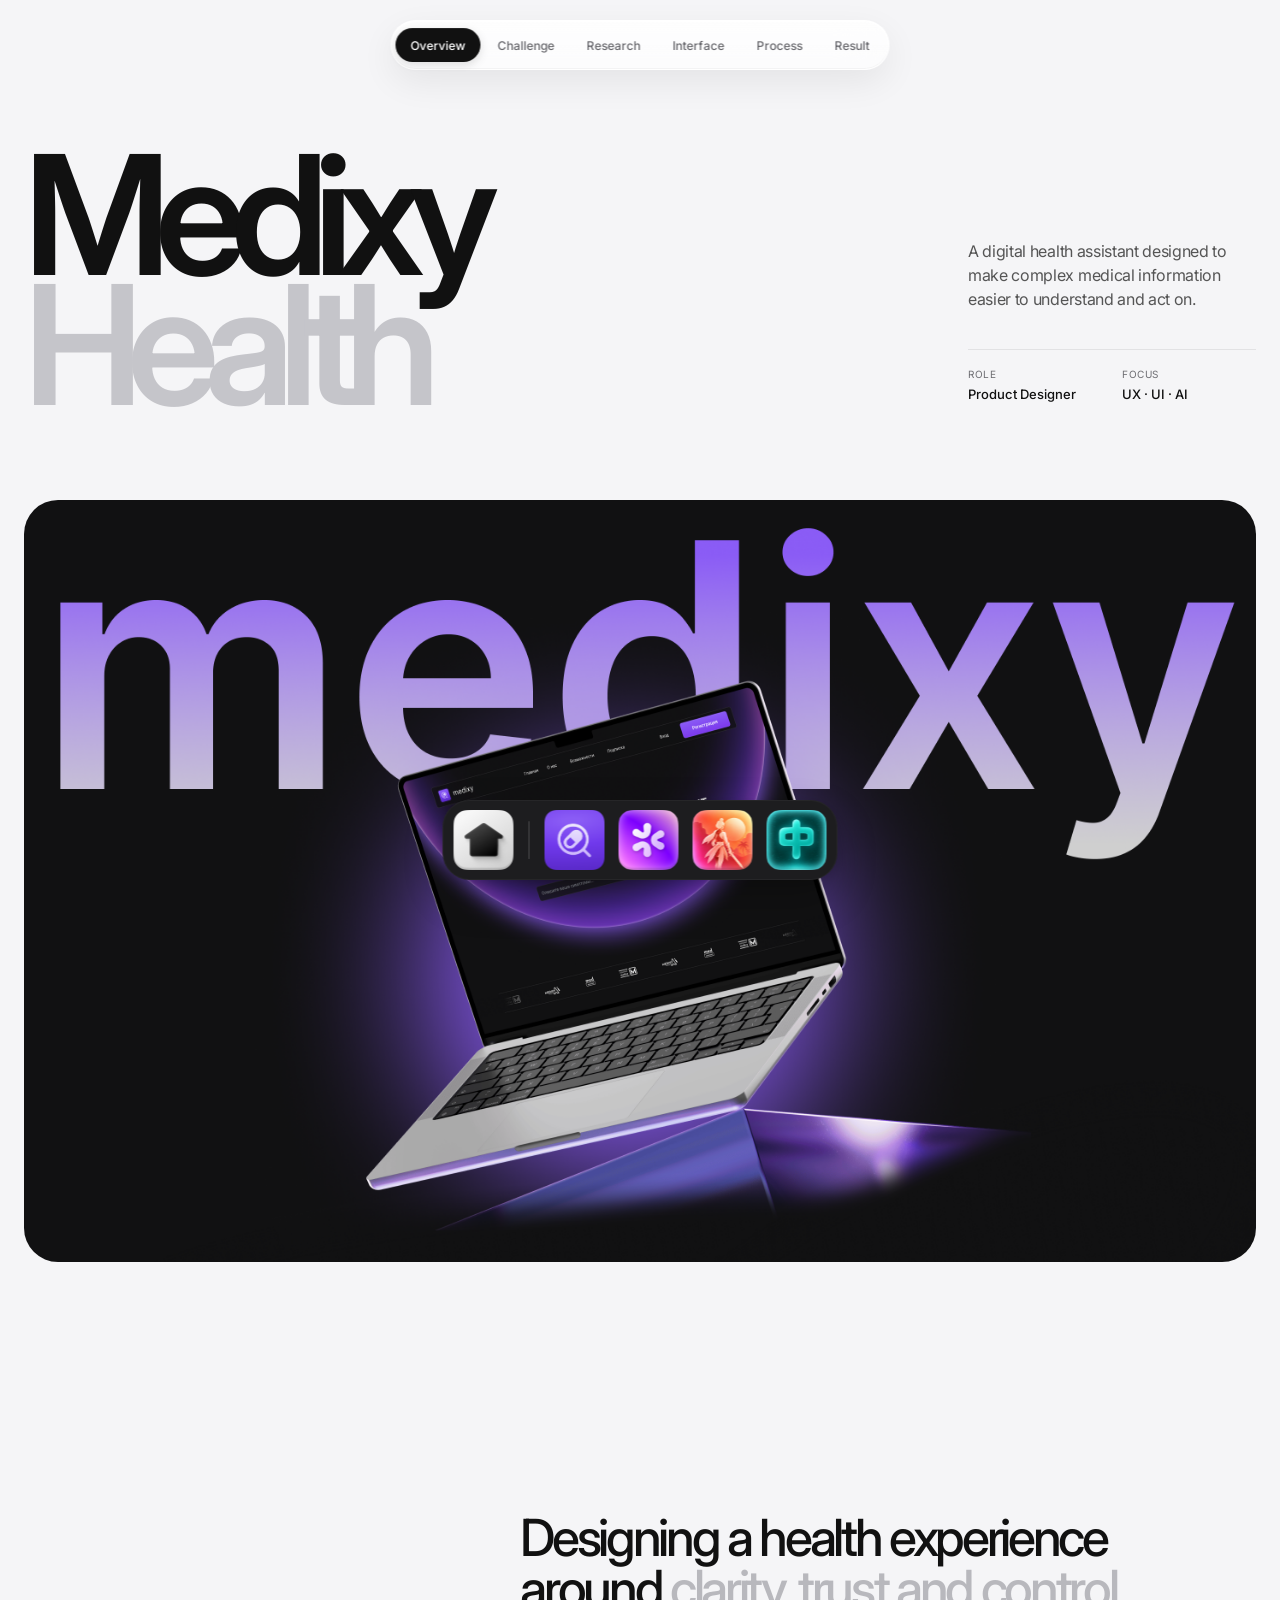
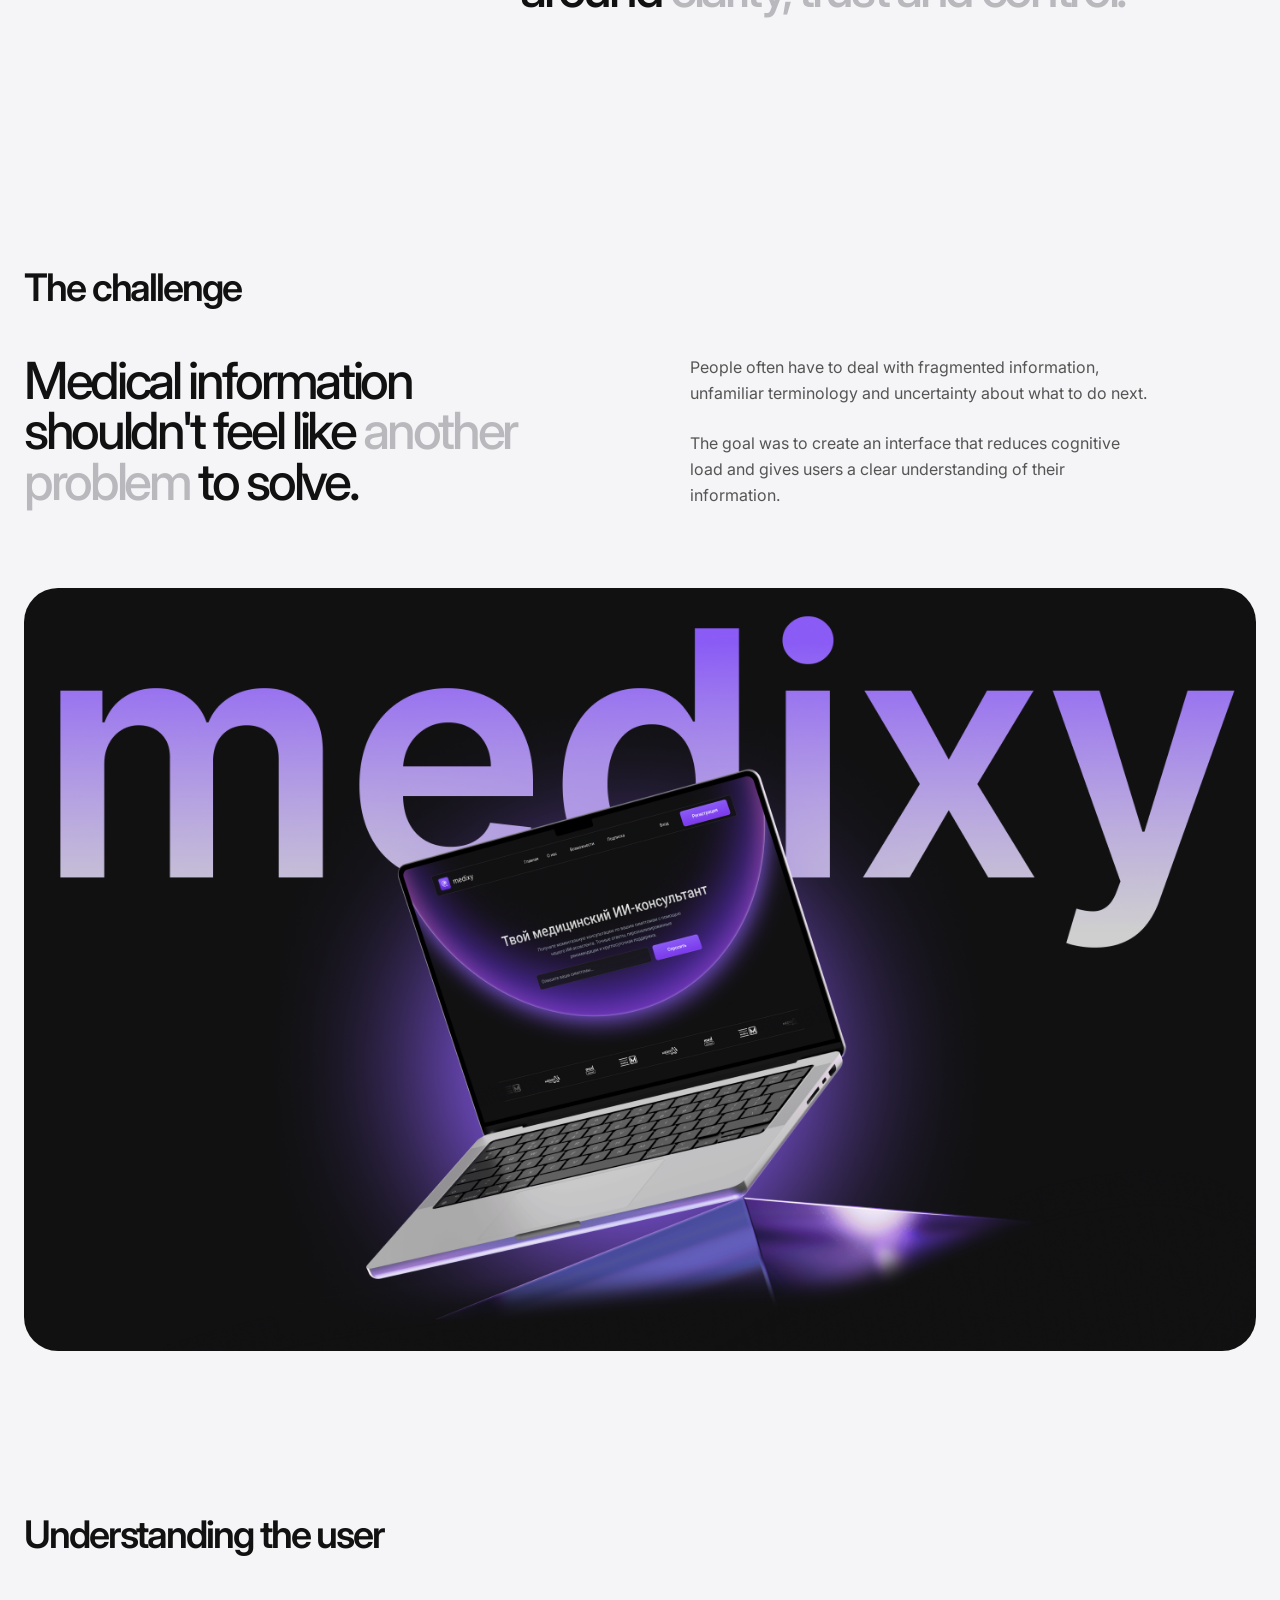
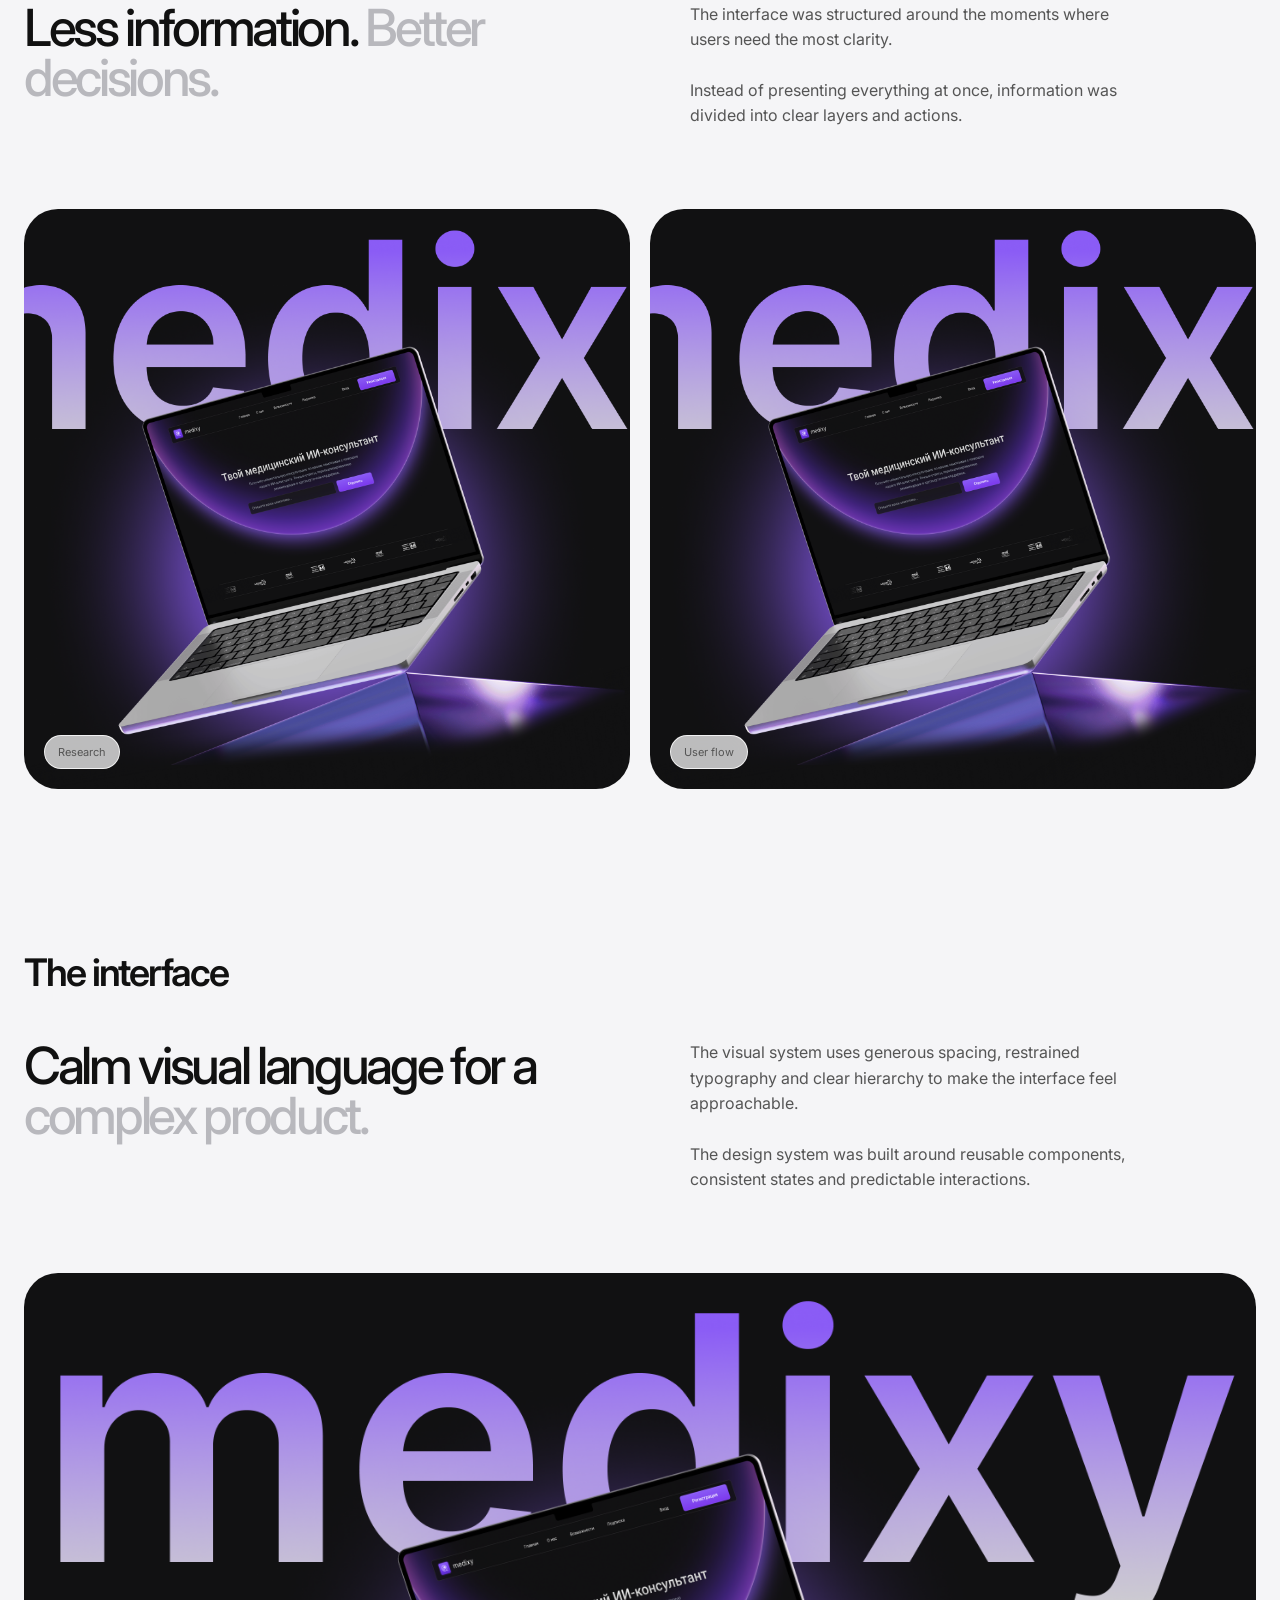
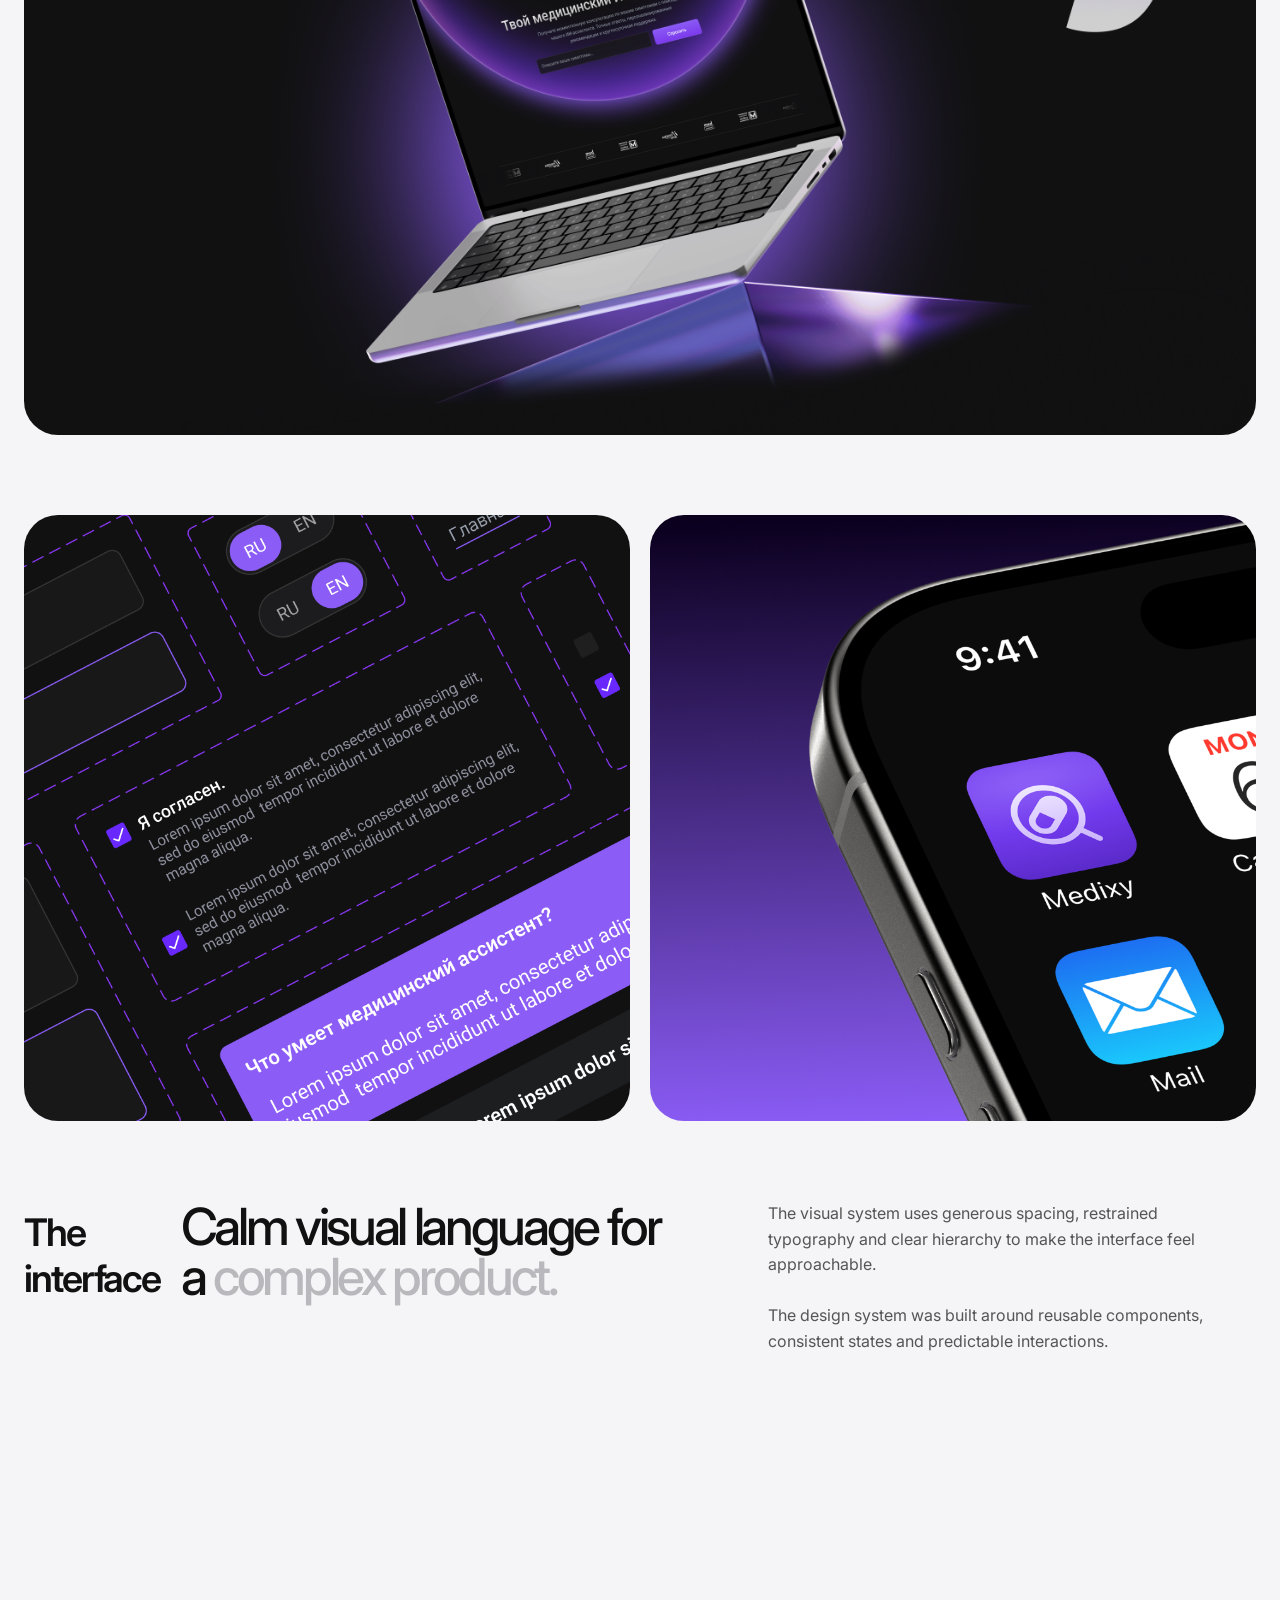
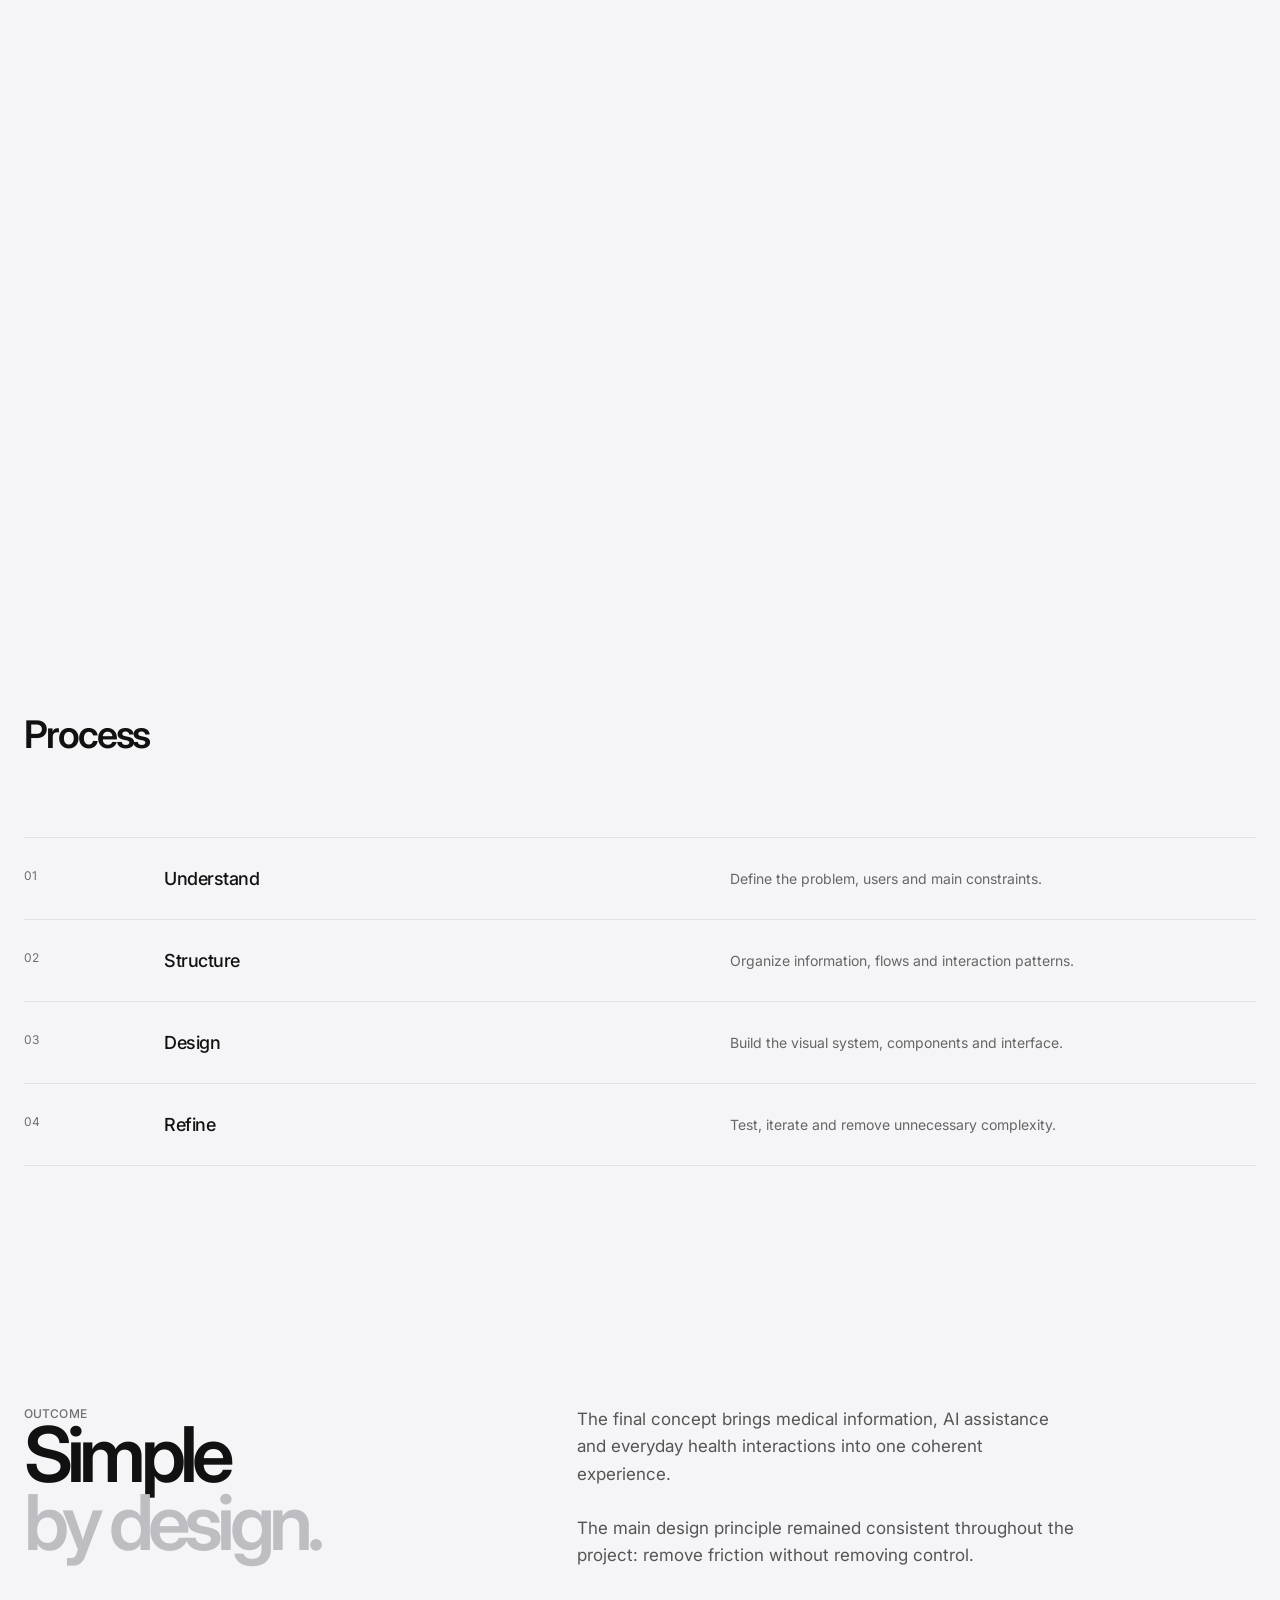
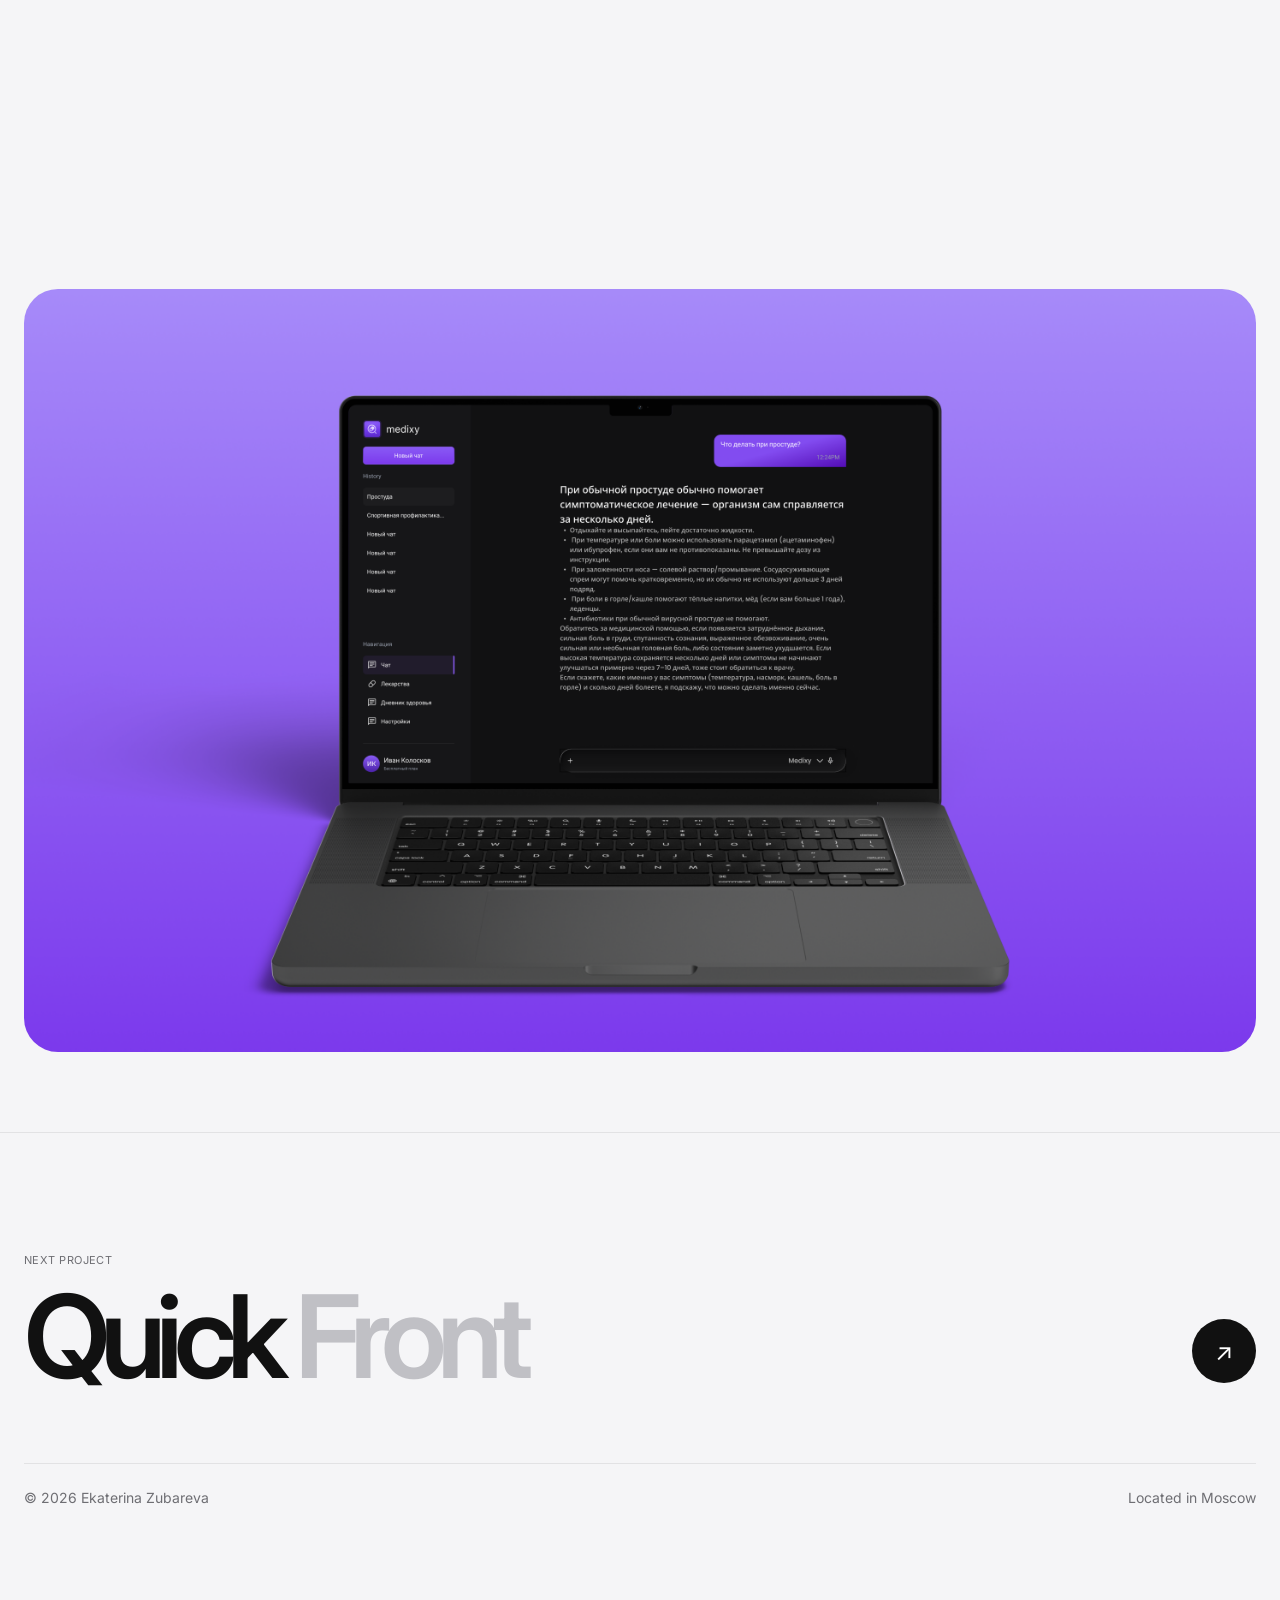
==== pages/cycling-race.html @ 14c118ae "Add Shunli to dock" ====
<!DOCTYPE html>
<html lang="ru">

<head>
  <meta charset="UTF-8">
  <meta name="viewport" content="width=device-width, initial-scale=1.0">

  <title>Medixy — Ekaterina Zubareva</title>


  <link rel="icon" type="image/png" href="../assets/Home_favicon.png">

  <link rel="apple-touch-icon" href="../assets/Home_favicon.png">

  <meta
    name="description"
    content="Medixy — Product Design case study by Ekaterina Zubareva."
  >

  <link rel="preconnect" href="https://fonts.googleapis.com">
  <link rel="preconnect" href="https://fonts.gstatic.com" crossorigin>

  <link
    href="https://fonts.googleapis.com/css2?family=Inter:wght@400;500;600;700&display=swap"
    rel="stylesheet"
  >

  <link rel="stylesheet" href="../dock.css?v=9">
  <script src="../dock.js?v=10" defer></script>
  <script src="../media.js" defer></script>

  <style>

    /* =========================================================
       RESET
    ========================================================= */

    *,
    *::before,
    *::after {
      margin: 0;
      padding: 0;
      box-sizing: border-box;
    }

    html {
      scroll-behavior: smooth;
      scroll-padding-top: 100px;
    }

    body {
      background: #f5f5f7;
      color: #111;
      font-family:
        -apple-system,
        BlinkMacSystemFont,
        "Inter",
        "SF Pro Display",
        "Helvetica Neue",
        Arial,
        sans-serif;
      -webkit-font-smoothing: antialiased;
      overflow-x: hidden;
    }

    a {
      color: inherit;
      text-decoration: none;
    }

    img {
      display: block;
      width: 100%;
      max-width: 100%;
    }

    button,
    input,
    textarea {
      font: inherit;
    }


    /* =========================================================
       VARIABLES
    ========================================================= */

    :root {
      --bg: #f5f5f7;
      --white: #fff;
      --black: #111;
      --gray: #6e6e73;
      --soft-gray: #a1a1a6;
      --line: rgba(0, 0, 0, .08);

      --max: 1380px;
      --radius: 34px;
    }


    /* =========================================================
       GLOBAL
    ========================================================= */

    .container {
      width: min(
        var(--max),
        calc(100% - 48px)
      );
      margin: 0 auto;
    }

    .eyebrow {
      color: var(--gray);
      font-size: 12px;
      font-weight: 500;
      letter-spacing: .01em;
      text-transform: uppercase;
    }


    /* =========================================================
       PROJECT NAVIGATION
    ========================================================= */

    .project-nav {
      position: fixed;
      z-index: 100;
      top: 20px;
      left: 50%;
      transform: translateX(-50%);

      display: flex;
      align-items: center;
      justify-content: center;

      width: max-content;
      max-width: calc(100% - 32px);
      height: 50px;

      padding: 4px;

      border-radius: 999px;

      background:
        linear-gradient(
          180deg,
          rgba(255,255,255,.86),
          rgba(255,255,255,.68)
        );

      backdrop-filter:
        blur(24px)
        saturate(180%);

      -webkit-backdrop-filter:
        blur(24px)
        saturate(180%);

      border:
        1px solid rgba(255,255,255,.82);

      box-shadow:
        0 12px 35px rgba(0,0,0,.07),
        inset 0 1px 0 rgba(255,255,255,.95),
        inset 0 -1px 0 rgba(0,0,0,.035);
    }

    .project-nav-links {
      position: relative;

      display: flex;
      align-items: center;
      gap: 2px;
      height: 100%;
    }


    /* =========================================================
       ACTIVE CAPSULE
    ========================================================= */

    .project-nav-active {
      position: absolute;
      z-index: 0;

      top: 3px;
      left: 0;

      height: calc(100% - 6px);

      border-radius: 999px;

      background: #111;

      box-shadow:
        0 3px 10px rgba(0, 0, 0, .13),
        inset 0 1px 0 rgba(255, 255, 255, .08);

      opacity: 0;
      pointer-events: none;

      transform: translateX(0);

      transition:
        transform .42s cubic-bezier(.22, 1, .36, 1),
        width .35s cubic-bezier(.22, 1, .36, 1),
        opacity .18s ease;
    }


    .project-nav a {
      position: relative;
      z-index: 2;

      display: flex;
      align-items: center;
      justify-content: center;

      height: 42px;
      padding: 0 15px;

      border-radius: 999px;

      color: #68686d;

      font-size: 12px;
      font-weight: 500;

      white-space: nowrap;

      transition:
        color .25s ease,
        transform .2s ease;
    }

    .project-nav a:hover {
      color: #111;
    }

    .project-nav a.active {
      color: #fff;
    }

    .project-nav a:active {
      transform: scale(.96);
    }


    /* =========================================================
       BACK
    ========================================================= */

    .back {
      position: absolute;
      z-index: 90;

      left: 24px;
      top: 26px;

      display: flex;
      align-items: center;
      gap: 8px;

      color: var(--gray);

      font-size: 12px;
      font-weight: 500;

      transition:
        color .25s ease,
        transform .25s ease;
    }

    .back span {
      font-size: 16px;

      transition:
        transform .25s ease;
    }

    .back:hover {
      color: #111;
    }

    .back:hover span {
      transform: translateX(-4px);
    }


    /* =========================================================
       HERO
    ========================================================= */

    .project-hero {
      min-height: 100svh;

      display: flex;
      align-items: flex-end;

      padding:
        150px 0
        80px;

      position: relative;
    }

    .project-hero-grid {
      display: grid;

      grid-template-columns:
        minmax(0, 1.5fr)
        minmax(260px, .5fr);

      gap: 80px;

      align-items: end;
    }

    .project-title {
      max-width: 1000px;

      font-size:
        clamp(80px, 13vw, 190px);

      line-height: .78;

      letter-spacing: -.095em;

      font-weight: 600;
    }

    .project-title span {
      display: block;
      color: #c5c5ca;
    }

    .project-intro {
      padding-bottom: 8px;
    }

    .project-intro-text {
      max-width: 340px;

      margin-top: 24px;

      color: #555;

      font-size: 16px;
      line-height: 1.5;

      letter-spacing: -.02em;
    }

    .project-meta {
      display: grid;

      grid-template-columns:
        1fr
        1fr;

      gap: 20px;

      margin-top: 38px;

      padding-top: 18px;

      border-top:
        1px solid var(--line);
    }

    .meta-label {
      color: var(--gray);

      font-size: 10px;

      text-transform: uppercase;

      letter-spacing: .05em;

      margin-bottom: 6px;
    }

    .meta-value {
      font-size: 13px;
      font-weight: 500;
    }


    /* =========================================================
       HERO IMAGE
    ========================================================= */

    .hero-image {
      margin-top: 90px;

      width: 100%;

      min-height: 720px;

      border-radius: var(--radius);

      overflow: hidden;

      position: relative;

      background: #e9e9ed;
    }

    .hero-image img {
      width: 100%;
      height: 100%;

      min-height: 720px;

      object-fit: cover;

      transition:
        transform 1s cubic-bezier(.2,.8,.2,1);
    }

    .hero-image:hover img {
      transform: scale(1.025);
    }


    /* =========================================================
       PLACEHOLDER IMAGE
    ========================================================= */

    .image-placeholder {
      width: 100%;
      height: 100%;

      min-height: 720px;

      display: flex;

      align-items: center;
      justify-content: center;

      background:
        radial-gradient(
          circle at 50% 35%,
          #ffffff,
          #e7e8ed 65%,
          #d8d9df
        );

      color: #999;

      font-size: 13px;
    }


    /* =========================================================
       OVERVIEW
    ========================================================= */

    .overview {
      padding: 170px 0;
    }

    .overview-grid {
      display: grid;

      grid-template-columns:
        .7fr
        1.3fr;

      gap: 100px;
    }

    .overview-title {
      font-size: 14px;
      font-weight: 500;
    }

    .overview-text {
      max-width: 800px;

      font-size:
        clamp(32px, 4vw, 58px);

      line-height: 1;

      letter-spacing: -.065em;

      font-weight: 500;
    }

    .overview-text span {
      color: #b8b8bd;
    }


    /* =========================================================
       SECTION
    ========================================================= */

    .case-section {
      padding: 80px 0;
    }

    .case-header {
      display: flex;

      align-items: baseline;
      justify-content: space-between;

      margin-bottom: 45px;
    }

    .case-title {
      font-size: 38px;

      font-weight: 600;

      letter-spacing: -.055em;
    }

    .case-number {
      color: var(--gray);

      font-size: 11px;
    }


    /* =========================================================
       TEXT BLOCK
    ========================================================= */

    .text-grid {
      display: grid;

      grid-template-columns:
        1fr
        1fr;

      gap: 100px;
    }

    .text-large {
      max-width: 650px;

      font-size:
        clamp(32px, 4vw, 56px);

      line-height: .98;

      letter-spacing: -.065em;

      font-weight: 500;
    }

    .text-large span {
      color: #b8b8bd;
    }

    .text-body {
      max-width: 460px;

      color: #555;

      font-size: 16px;

      line-height: 1.6;
    }

    .text-body p + p {
      margin-top: 25px;
    }


    /* =========================================================
       IMAGE GRID
    ========================================================= */

    .image-grid {
      display: grid;

      grid-template-columns:
        1fr
        1fr;

      gap: 20px;

      margin-top: 80px;
    }

    .case-image {
      position: relative;

      overflow: hidden;

      border-radius: var(--radius);

      background: #e9e9ed;
    }

    .case-image img {
      width: 100%;

      height: 100%;

      min-height: 580px;

      object-fit: cover;

      transition:
        transform .8s cubic-bezier(.2,.8,.2,1);
    }

    .case-image:hover img {
      transform: scale(1.025);
    }

    .image-caption {
      position: absolute;

      left: 20px;
      bottom: 20px;

      padding: 9px 13px;

      border-radius: 999px;

      background:
        rgba(255,255,255,.72);

      backdrop-filter: blur(15px);

      -webkit-backdrop-filter: blur(15px);

      border:
        1px solid rgba(255,255,255,.8);

      font-size: 11px;

      color: #555;
    }


    /* =========================================================
       FULL IMAGE
    ========================================================= */

    .full-image {
      margin-top: 80px;

      border-radius: var(--radius);

      overflow: hidden;

      background: #e9e9ed;
    }

    .full-image img {
      width: 100%;

      height: auto;

      min-height: 650px;

      object-fit: cover;

      transition:
        transform .8s cubic-bezier(.2,.8,.2,1);
    }

    .full-image:hover img {
      transform: scale(1.015);
    }


    /* =========================================================
       PRODUCT INTERFACE
    ========================================================= */

    .product-interface {
      margin-top: 80px;
    }

    .product-interface-header {
      display: flex;

      align-items: center;
      justify-content: space-between;

      margin-bottom: 22px;
    }

    .product-interface-pill {
      display: inline-flex;

      align-items: center;

      gap: 8px;

      padding: 9px 14px;

      border-radius: 999px;

      background: #111;

      color: #fff;

      font-size: 11px;

      font-weight: 500;

      letter-spacing: .01em;
    }

    .product-interface-pill::before {
      content: "";

      width: 6px;
      height: 6px;

      border-radius: 50%;

      background: #fff;
    }

    .product-interface-note {
      color: var(--soft-gray);

      font-size: 11px;
    }

    .figma-wrapper {
      position: relative;

      width: 100%;

      overflow: hidden;

      border-radius: var(--radius);
      
    }

    .figma-wrapper iframe {
      display: block;

      width: 100%;

      height: 760px;

      border: 0;
    }

    .figma-footer {
      display: flex;

      align-items: center;
      justify-content: space-between;

      margin-top: 15px;

      color: var(--soft-gray);

      font-size: 11px;
    }

    .figma-footer a {
      color: #111;

      font-weight: 500;

      transition: opacity .2s ease;
    }

    .figma-footer a:hover {
      opacity: .5;
    }


    /* =========================================================
       PROCESS
    ========================================================= */

    .process {
      margin-top: 80px;

      border-top:
        1px solid var(--line);
    }

    .process-row {
      display: grid;

      grid-template-columns:
        100px
        1fr
        1fr;

      gap: 40px;

      padding: 30px 0;

      border-bottom:
        1px solid var(--line);
    }

    .process-number {
      color: var(--gray);

      font-size: 12px;
    }

    .process-title {
      font-size: 18px;

      font-weight: 500;

      letter-spacing: -.025em;
    }

    .process-description {
      max-width: 420px;

      color: #666;

      font-size: 14px;

      line-height: 1.5;
    }


    /* =========================================================
       RESULTS
    ========================================================= */

    .results {
      padding:
        160px 0;
    }

    .results-grid {
      display: grid;

      grid-template-columns:
        .8fr
        1.2fr;

      gap: 100px;

      align-items: start;
    }

    .results-title {
      font-size:
        clamp(48px, 6vw, 80px);

      line-height: .88;

      letter-spacing: -.075em;

      font-weight: 600;
    }

    .results-title span {
      color: #bdbdc2;
    }

    .results-text {
      max-width: 500px;

      color: #555;

      font-size: 17px;

      line-height: 1.6;
    }


    /* =========================================================
       NEXT PROJECT
    ========================================================= */

    .next-project {
      padding:
        120px 0
        80px;

      border-top:
        1px solid var(--line);
    }

    .next-project-link {
      display: flex;

      align-items: flex-end;

      justify-content: space-between;

      gap: 40px;
    }

    .next-label {
      color: var(--gray);

      font-size: 11px;

      text-transform: uppercase;

      letter-spacing: .04em;

      margin-bottom: 22px;
    }

    .next-title {
      font-size:
        clamp(58px, 9vw, 130px);

      line-height: .82;

      letter-spacing: -.085em;

      font-weight: 600;

      transition:
        color .3s ease;
    }

    .next-title span {
      color: #c0c0c5;
    }

    .next-arrow {
      width: 64px;
      height: 64px;

      flex: 0 0 auto;

      display: flex;

      align-items: center;
      justify-content: center;

      border-radius: 50%;

      background: #111;

      color: #fff;

      font-size: 24px;

      transition:
        transform .35s cubic-bezier(.2,.8,.2,1);
    }

    .next-project-link:hover .next-arrow {
      transform:
        translate(5px,-5px);
    }


    /* =========================================================
       FOOTER
    ========================================================= */

    .footer {
      padding:
        25px 0
        35px;

      border-top:
        1px solid var(--line);

      display: flex;

      justify-content: space-between;

      color: var(--gray);

      font-size: 14px;
    }


    /* =========================================================
       REVEAL
    ========================================================= */

    .reveal {
      opacity: 0;

      transform:
        translateY(28px);

      transition:
        opacity .8s ease,
        transform .8s cubic-bezier(.2,.8,.2,1);
    }

    .reveal.visible {
      opacity: 1;

      transform:
        translateY(0);
    }


    /* =========================================================
       TABLET
    ========================================================= */

    @media (max-width: 900px) {

      .back {
        position: absolute;

        left: 18px;
        top: 84px;
      }

      .project-nav {
        top: 14px;

        max-width:
          calc(100% - 24px);

        overflow: hidden;
      }

      .project-nav-links {
        max-width:
          calc(100vw - 36px);

        overflow-x: auto;

        scrollbar-width: none;
      }

      .project-nav-links::-webkit-scrollbar {
        display: none;
      }

      .project-nav a {
        flex: 0 0 auto;
      }

      .project-hero {
        padding-top: 170px;
      }

      .project-hero-grid {
        grid-template-columns: 1fr;

        gap: 50px;
      }

      .project-intro {
        max-width: 500px;
      }

      .overview-grid {
        grid-template-columns: 1fr;

        gap: 40px;
      }

      .text-grid {
        grid-template-columns: 1fr;

        gap: 50px;
      }

      .results-grid {
        grid-template-columns: 1fr;

        gap: 50px;
      }

      .process-row {
        grid-template-columns:
          70px
          1fr;

        gap: 20px;
      }

      .process-description {
        grid-column: 2;
      }

      .figma-wrapper iframe {
        height: 650px;
      }
    }


    /* =========================================================
       MOBILE
    ========================================================= */

    @media (max-width: 600px) {

      .container {
        width:
          calc(100% - 28px);
      }

      .project-nav {
        top: 10px;

        height: 46px;

        max-width:
          calc(100% - 20px);
      }

      .project-nav a {
        height: 38px;

        padding: 0 10px;

        font-size: 10px;
      }

      .back {
        left: 14px;
        top: 72px;

        font-size: 11px;
      }

      .project-hero {
        min-height: auto;

        padding:
          140px 0
          55px;
      }

      .project-title {
        font-size:
          19vw;

        line-height: .82;
      }

      .project-intro {
        padding-bottom: 0;
      }

      .project-intro-text {
        font-size: 15px;
      }

      .project-meta {
        margin-top: 30px;
      }

      .hero-image {
        margin-top: 45px;

        min-height: 440px;

        border-radius: 25px;
      }

      .hero-image img,
      .image-placeholder {
        min-height: 440px;
      }

      .overview {
        padding: 100px 0;
      }

      .overview-text {
        font-size: 38px;
      }

      .case-section {
        padding: 55px 0;
      }

      .case-header {
        margin-bottom: 30px;
      }

      .case-title {
        font-size: 30px;
      }

      .text-large {
        font-size: 38px;
      }

      .text-body {
        font-size: 15px;
      }

      .image-grid {
        grid-template-columns: 1fr;

        gap: 14px;

        margin-top: 45px;
      }

      .case-image img {
        min-height: 430px;
      }

      .full-image {
        margin-top: 45px;

        border-radius: 25px;
      }

      .full-image img {
        min-height: 430px;
      }

      .product-interface {
        margin-top: 55px;
      }

      .product-interface-header {
        align-items: flex-start;

        flex-direction: column;

        gap: 12px;
      }

      .product-interface-note {
        font-size: 10px;
      }

      .figma-wrapper {
        border-radius: 24px;
      }

      .figma-wrapper iframe {
        height: 620px;
      }

      .figma-footer {
        align-items: flex-start;

        flex-direction: column;

        gap: 8px;
      }

      .process {
        margin-top: 45px;
      }

      .process-row {
        padding: 22px 0;
      }

      .results {
        padding: 100px 0;
      }

      .results-title {
        font-size: 58px;
      }

      .results-text {
        font-size: 15px;
      }

      .next-project {
        padding:
          90px 0
          60px;
      }

      .next-project-link {
        align-items: flex-start;
      }

      .next-title {
        font-size: 17vw;
      }

      .next-arrow {
        width: 48px;
        height: 48px;

        font-size: 18px;
      }

      .footer {
        flex-direction: column;

        gap: 8px;
      }
    }


    /* =========================================================
       REDUCED MOTION
    ========================================================= */

    @media (prefers-reduced-motion: reduce) {

      html {
        scroll-behavior: auto;
      }

      *,
      *::before,
      *::after {
        animation-duration: .01ms !important;

        animation-iteration-count: 1 !important;

        transition-duration: .01ms !important;
      }
    }

  </style>
</head>


<body>


  <!-- ======================================================
       PROJECT NAVIGATION
  ====================================================== -->

  <nav class="project-nav">

    <div class="project-nav-links">

      <span
        class="project-nav-active"
        aria-hidden="true"
      ></span>

      <a href="#overview" class="active">
        Overview
      </a>

      <a href="#challenge">
        Challenge
      </a>

      <a href="#research">
        Research
      </a>

      <a href="#interface">
        Interface
      </a>

      <a href="#process">
        Process
      </a>

      <a href="#result">
        Result
      </a>

    </div>

  </nav>

  <main>


    <!-- ====================================================
         PROJECT HERO
    ==================================================== -->

    <section class="project-hero">

      <div class="container">

        <div class="project-hero-grid">


          <div>

            <h1 class="project-title">

              Medixy

              <span>
                Health
              </span>

            </h1>

          </div>


          <div class="project-intro">

            <p class="project-intro-text">

              A digital health assistant
              designed to make complex
              medical information easier
              to understand and act on.

            </p>


            <div class="project-meta">

              <div>

                <div class="meta-label">
                  Role
                </div>

                <div class="meta-value">
                  Product Designer
                </div>

              </div>


              <div>

                <div class="meta-label">
                  Focus
                </div>

                <div class="meta-value">
                  UX · UI · AI
                </div>

              </div>

            </div>

          </div>

        </div>


        <div class="hero-image">

          <img
            src="../assets/Medixy_photo1.png"
            alt="Medixy health assistant interface"
          >

        </div>

      </div>

    </section>


    <!-- ====================================================
         OVERVIEW
    ==================================================== -->

    <section
      class="overview"
      id="overview"
    >

      <div class="container overview-grid">

        <div>

        </div>

        <div>

          <p class="overview-text">

            Designing a health experience
            around

            <span>
              clarity, trust and control.
            </span>

          </p>

        </div>

      </div>

    </section>


    <!-- ====================================================
         CHALLENGE
    ==================================================== -->

    <section
      class="case-section"
      id="challenge"
    >

      <div class="container">


        <div class="case-header">

          <h2 class="case-title">
            The challenge
          </h2>

        </div>


        <div class="text-grid">


          <div>

            <p class="text-large">

              Medical information
              shouldn't feel like

              <span>
                another problem
              </span>

              to solve.

            </p>

          </div>


          <div class="text-body">

            <p>

              People often have to deal
              with fragmented information,
              unfamiliar terminology and
              uncertainty about what to do next.

            </p>

            <p>

              The goal was to create an
              interface that reduces cognitive
              load and gives users a clear
              understanding of their information.

            </p>

          </div>

        </div>


        <div class="full-image">

          <img
            src="../assets/Medixy_photo1.png"
            alt="Medixy interface overview"
          >
        </div>

      </div>

    </section>


    <!-- ====================================================
         RESEARCH
    ==================================================== -->

    <section
      class="case-section"
      id="research"
    >

      <div class="container">


        <div class="case-header">

          <h2 class="case-title">
            Understanding the user
          </h2>

        </div>


        <div class="text-grid">


          <div>

            <p class="text-large">

              Less information.

              <span>
                Better decisions.
              </span>

            </p>

          </div>


          <div class="text-body">

            <p>

              The interface was structured
              around the moments where users
              need the most clarity.

            </p>

            <p>

              Instead of presenting everything
              at once, information was divided
              into clear layers and actions.

            </p>

          </div>

        </div>


        <div class="image-grid">


          <div class="case-image">

            <img
              src="../assets/Medixy_photo1.png"
              alt="Medixy research"
            >

            <div class="image-caption">
              Research
            </div>

          </div>


          <div class="case-image">

            <img
              src="../assets/Medixy_photo1.png"
              alt="Medixy user flow"
            >

            <div class="image-caption">
              User flow
            </div>

          </div>


        </div>

      </div>

    </section>


    <!-- ====================================================
         INTERFACE
    ==================================================== -->

    <section
      class="case-section"
      id="interface"
    >

      <div class="container">


        <div class="case-header">

          <h2 class="case-title">
            The interface
          </h2>

        </div>


        <div class="text-grid">


          <div>

            <p class="text-large">

              Calm visual language
              for a

              <span>
                complex product.
              </span>

            </p>

          </div>


          <div class="text-body">

            <p>

              The visual system uses generous
              spacing, restrained typography
              and clear hierarchy to make the
              interface feel approachable.

            </p>

            <p>

              The design system was built
              around reusable components,
              consistent states and predictable
              interactions.

            </p>

          </div>

        </div>


        <div class="full-image">

          <img
            src="../assets/Medixy_photo1.png"
            alt="Medixy user interface"
          >

        </div>


        <div class="image-grid">


          <div class="case-image">

            <img
              src="../assets/Medixy_photo2.png"
              alt="Medixy screen"
            >

          </div>


          <div class="case-image">

            <img
              src="../assets/Medixy_photo3.png"
              alt="Medixy screen"
            >

          </div>


        </div>


        <!-- ==================================================
             PRODUCT INTERFACE / FIGMA
        ================================================== -->

        <div class="product-interface">

          <div class="product-interface-header">
            <div class="case-header">

          <h2 class="case-title">
            The interface
          </h2>

        </div>


        <div class="text-grid">


          <div>

            <p class="text-large">

              Calm visual language
              for a

              <span>
                complex product.
              </span>

            </p>

          </div>


          <div class="text-body">

            <p>

              The visual system uses generous
              spacing, restrained typography
              and clear hierarchy to make the
              interface feel approachable.

            </p>

            <p>

              The design system was built
              around reusable components,
              consistent states and predictable
              interactions.

            </p>

          </div>

        </div>

          </div>


          <div class="figma-wrapper">

            <iframe width="800" height="450" src="https://embed.figma.com/design/tMrKzMRstuGiFZYcQGO1UD/Medixy?node-id=0-1&embed-host=share" allowfullscreen></iframe>

          </div>


          <div class="figma-footer">

          </div>

        </div>

      </div>

    </section>


    <!-- ====================================================
         PROCESS
    ==================================================== -->

    <section
      class="case-section"
      id="process"
    >

      <div class="container">


        <div class="case-header">

          <h2 class="case-title">
            Process
          </h2>

        </div>


        <div class="process">


          <div class="process-row">

            <div class="process-number">
              01
            </div>

            <div class="process-title">
              Understand
            </div>

            <div class="process-description">

              Define the problem,
              users and main constraints.

            </div>

          </div>


          <div class="process-row">

            <div class="process-number">
              02
            </div>

            <div class="process-title">
              Structure
            </div>

            <div class="process-description">

              Organize information,
              flows and interaction patterns.

            </div>

          </div>


          <div class="process-row">

            <div class="process-number">
              03
            </div>

            <div class="process-title">
              Design
            </div>

            <div class="process-description">

              Build the visual system,
              components and interface.

            </div>

          </div>


          <div class="process-row">

            <div class="process-number">
              04
            </div>

            <div class="process-title">
              Refine
            </div>

            <div class="process-description">

              Test, iterate and remove
              unnecessary complexity.

            </div>

          </div>


        </div>

      </div>

    </section>


    <!-- ====================================================
         RESULT
    ==================================================== -->

    <section
      class="results"
      id="result"
    >

      <div class="container results-grid">


        <div>

          <div class="eyebrow">
            Outcome
          </div>

          <h2 class="results-title">

            Simple

            <br>

            <span>
              by design.
            </span>

          </h2>

        </div>


        <div>

          <p class="results-text">

            The final concept brings
            medical information, AI assistance
            and everyday health interactions
            into one coherent experience.

            <br>
            <br>

            The main design principle remained
            consistent throughout the project:
            remove friction without removing
            control.

          </p>

        </div>

      </div>

    </section>


    <!-- ====================================================
         FINAL IMAGE
    ==================================================== -->

    <section class="case-section">

      <div class="container">

        <div class="full-image">

          <img
            src="../assets/Medixy_photo4.png"
            alt="Medixy final product"
          >

        </div>

      </div>

    </section>


    <!-- ====================================================
         NEXT PROJECT
    ==================================================== -->

    <section class="next-project">

      <div class="container">

        <a
          href="quickfront.html"
          class="next-project-link"
        >

          <div>

            <div class="next-label">
              Next project
            </div>

            <h2 class="next-title">

              Quick

              <span>
                Front
              </span>

            </h2>

          </div>


          <div class="next-arrow">
            ↗
          </div>

        </a>

      </div>

    </section>


  </main>


  <!-- ======================================================
       FOOTER
  ====================================================== -->

  <footer>

    <div class="container footer">

      <span>
        © 2026 Ekaterina Zubareva
      </span>

      <span>
        Located in Moscow
      </span>

    </div>

  </footer>


  <script>

    /* =========================================================
       PROJECT NAVIGATION
    ========================================================= */

    const projectNavLinks =
      document.querySelector(".project-nav-links");

    const projectNavActive =
      document.querySelector(".project-nav-active");

    const projectNavItems = [
      ...document.querySelectorAll(".project-nav a")
    ];


    function moveProjectNavActive(link) {

      if (!link) {

        projectNavActive.style.opacity = "0";

        return;

      }

      const linkRect =
        link.getBoundingClientRect();

      const parentRect =
        projectNavLinks.getBoundingClientRect();


      const x =
        linkRect.left -
        parentRect.left;


      projectNavActive.style.width =
        `${linkRect.width}px`;

      projectNavActive.style.transform =
        `translateX(${x}px)`;
      projectNavActive.style.opacity = "1";


      projectNavItems.forEach(item => {

        const active =
          item === link;

        item.classList.toggle(
          "active",
          active
        );

        if (active) {

          item.setAttribute(
            "aria-current",
            "page"
          );

        } else {

          item.removeAttribute(
            "aria-current"
          );

        }

      });

    }


    /* =========================================================
       NAV CLICK
    ========================================================= */

    projectNavItems.forEach(link => {

      link.addEventListener(
        "click",
        () => {
          moveProjectNavActive(link);
        }
      );

    });


    /* =========================================================
       CURRENT SECTION
    ========================================================= */

    const projectSections = [
      document.querySelector("#overview"),
      document.querySelector("#challenge"),
      document.querySelector("#research"),
      document.querySelector("#interface"),
      document.querySelector("#process"),
      document.querySelector("#result")
    ].filter(Boolean);


    let projectScrollTicking = false;


    function updateCurrentProjectSection() {

      const marker =
        window.scrollY +
        window.innerHeight * .45;


      let currentSection = null;


      projectSections.forEach(section => {

        const sectionTop =
          section.getBoundingClientRect().top +
          window.scrollY;


        if (sectionTop <= marker) {
          currentSection = section;
        }

      });


      if (!currentSection) {

        const initialLink =
          projectNavItems.find(
            item => item.getAttribute("href") === "#overview"
          ) || projectNavItems[0];

        if (initialLink) {
          moveProjectNavActive(initialLink);
        }

        return;
      }


      const currentLink =
        projectNavItems.find(
          link =>
            link.getAttribute("href") ===
            `#${currentSection.id}`
        );


      if (currentLink) {
        moveProjectNavActive(currentLink);
      }

    }


    window.addEventListener(
      "scroll",
      () => {

        if (!projectScrollTicking) {

          window.requestAnimationFrame(() => {

            updateCurrentProjectSection();

            projectScrollTicking = false;

          });

          projectScrollTicking = true;
        }

      },
      {
        passive: true
      }
    );


    /* =========================================================
       INITIAL NAV STATE
    ========================================================= */

    function updateInitialProjectNav() {

      if (window.location.hash) {

        const link =
          projectNavItems.find(
            item =>
              item.getAttribute("href") ===
              window.location.hash
          );


        if (link) {

          moveProjectNavActive(link);

          return;
        }

      }


      const initialLink =
        projectNavItems.find(
          item => item.classList.contains("active")
        ) || projectNavItems[0];

      if (initialLink) {
        moveProjectNavActive(initialLink);
      }

    }


    updateInitialProjectNav();

    window.addEventListener(
      "load",
      updateInitialProjectNav
    );


    /* =========================================================
       RESIZE
    ========================================================= */

    window.addEventListener(
      "resize",
      () => {

        const activeLink =
          projectNavItems.find(
            link =>
              link.classList.contains("active")
          );


        if (activeLink) {
          moveProjectNavActive(activeLink);
        }

      }
    );


    /* =========================================================
       REVEAL
    ========================================================= */

    const revealObserver = new IntersectionObserver(
      (entries) => {

        entries.forEach((entry) => {

          if (entry.isIntersecting) {

            entry.target.classList.add("visible");

            revealObserver.unobserve(entry.target);

          }

        });

      },
      {
        threshold: .12
      }
    );


    document
      .querySelectorAll(".reveal")
      .forEach((element) => {
        revealObserver.observe(element);
      });

  </script>


</body>
</html>
---- dock.css ----
/* =========================================================
   PROJECT DOCK — macOS-style, shared by all project pages

   Markup is rendered by /dock.js.
   Magnification: dock.js sets --s (0…1) on each item
   depending on the cursor distance. The bar keeps its
   height and only widens; magnified icons grow upward
   out of it.
========================================================= */

.project-dock {
  --icon: 60px;
  --icon-max: 94px;
  --pad: 10px;

  position: fixed;
  z-index: 999;

  left: 50%;
  bottom: 20px;

  transform: translateX(-50%);

  display: flex;
  align-items: flex-end;

  gap: 14px;

  height: calc(var(--icon) + var(--pad) * 2);

  padding: var(--pad) calc(var(--pad) + 1px);

  border-radius: 27px;

  background: #1d1d1f;

  box-shadow:
    0 0 0 1px rgba(255, 255, 255, .04) inset,
    0 18px 40px rgba(0, 0, 0, .22),
    0 4px 12px rgba(0, 0, 0, .12);

  /* Entrance runs in pure CSS, so the dock always ends up
     visible even if a script step or animation frame never
     fires (restored tabs, old caches, slow devices). */
  animation:
    dockIn .7s cubic-bezier(.22, 1, .36, 1) .1s both;
}

@keyframes dockIn {
  from {
    opacity: 0;
    translate: 0 24px;
  }

  to {
    opacity: 1;
    translate: 0 0;
  }
}


/* =========================================================
   ITEM
========================================================= */

.dock-item {
  --s: 0;

  position: relative;

  flex: 0 0 auto;

  width:
    calc(var(--icon) + (var(--icon-max) - var(--icon)) * var(--s));

  height:
    calc(var(--icon) + (var(--icon-max) - var(--icon)) * var(--s));

  display: block;

  border-radius: 24%;

  /* No background: the icons have their own rounded,
     transparent corners, and a dark tile behind them
     showed through as a thin black outline. */

  -webkit-tap-highlight-color: transparent;

  transition:
    width .2s cubic-bezier(.25, 1, .5, 1),
    height .2s cubic-bezier(.25, 1, .5, 1);
}

.dock-item img {
  width: 100%;
  height: 100%;

  display: block;

  object-fit: cover;

  /* Shadow follows the icon's own shape. */
  --icon-shadow:
    drop-shadow(
      0 calc(var(--s) * 10px) calc(var(--s) * 11px)
      rgba(0, 0, 0, calc(var(--s) * .28))
    );

  filter: var(--icon-shadow);

  transition: filter .2s ease;

  pointer-events: none;
  user-select: none;
  -webkit-user-drag: none;
}

.dock-item:active img {
  filter: brightness(.8) var(--icon-shadow);
}

.dock-item:focus-visible {
  outline: 2px solid #0a84ff;
  outline-offset: 3px;
}


/* =========================================================
   SEPARATOR — between Home and the projects
========================================================= */

.dock-separator {
  flex: 0 0 1px;

  align-self: center;

  width: 1px;
  height: calc(var(--icon) * .62);

  margin: 0 1px;

  border-radius: 1px;

  background: rgba(255, 255, 255, .2);
}


/* =========================================================
   CURRENT PAGE INDICATOR
========================================================= */

.dock-item.current::after {
  content: "";

  position: absolute;

  left: 50%;
  bottom: -6px;

  width: 4px;
  height: 4px;

  border-radius: 50%;

  background: rgba(255, 255, 255, .45);

  transform: translateX(-50%);
}


/* =========================================================
   TOOLTIP
========================================================= */

.dock-tooltip {
  position: absolute;

  left: 50%;
  bottom: calc(100% + 10px);

  transform:
    translateX(-50%)
    translateY(4px);

  padding: 8px 13px;

  border-radius: 11px;

  background: #2c2c2e;

  color: #fff;

  font-size: 14px;
  font-weight: 500;
  letter-spacing: -.01em;
  line-height: 1.2;

  white-space: nowrap;

  opacity: 0;

  pointer-events: none;

  box-shadow:
    0 0 0 1px rgba(255, 255, 255, .06) inset,
    0 6px 18px rgba(0, 0, 0, .18);

  transition:
    opacity .15s ease,
    transform .2s cubic-bezier(.22, 1, .36, 1);
}

.dock-item:hover .dock-tooltip,
.dock-item:focus-visible .dock-tooltip {
  opacity: 1;

  transform:
    translateX(-50%)
    translateY(0);
}


/* =========================================================
   MOBILE
========================================================= */

@media (max-width: 768px) {

  .project-dock {
    --icon: 56px;
    --icon-max: 56px;
    --pad: 9px;

    bottom: 14px;

    gap: 12px;

    border-radius: 25px;

    max-width: calc(100% - 24px);
  }

  .dock-tooltip {
    display: none;
  }
}

/* Narrow phones: five icons + separator still fit. */

@media (max-width: 420px) {

  .project-dock {
    --icon: 52px;
    --icon-max: 52px;

    gap: 10px;
  }
}


/* =========================================================
   iOS SAFARI

   The drop shadow clashes with Safari's own bottom toolbar,
   so on iPhone / iPad the dock keeps only its thin outline.
   (-webkit-touch-callout is supported only by iOS Safari.)
========================================================= */

@supports (-webkit-touch-callout: none) {

  .project-dock {
    box-shadow:
      0 0 0 1px rgba(255, 255, 255, .04) inset;
  }
}


/* =========================================================
   REDUCED MOTION
========================================================= */

@media (prefers-reduced-motion: reduce) {

  .project-dock {
    --icon-max: var(--icon);
  }

  .project-dock {
    animation: none;
  }

  .dock-item {
    transition: none;
  }
}


/* Keep the end of the page clear of the dock. */

body {
  padding-bottom: 112px;
}
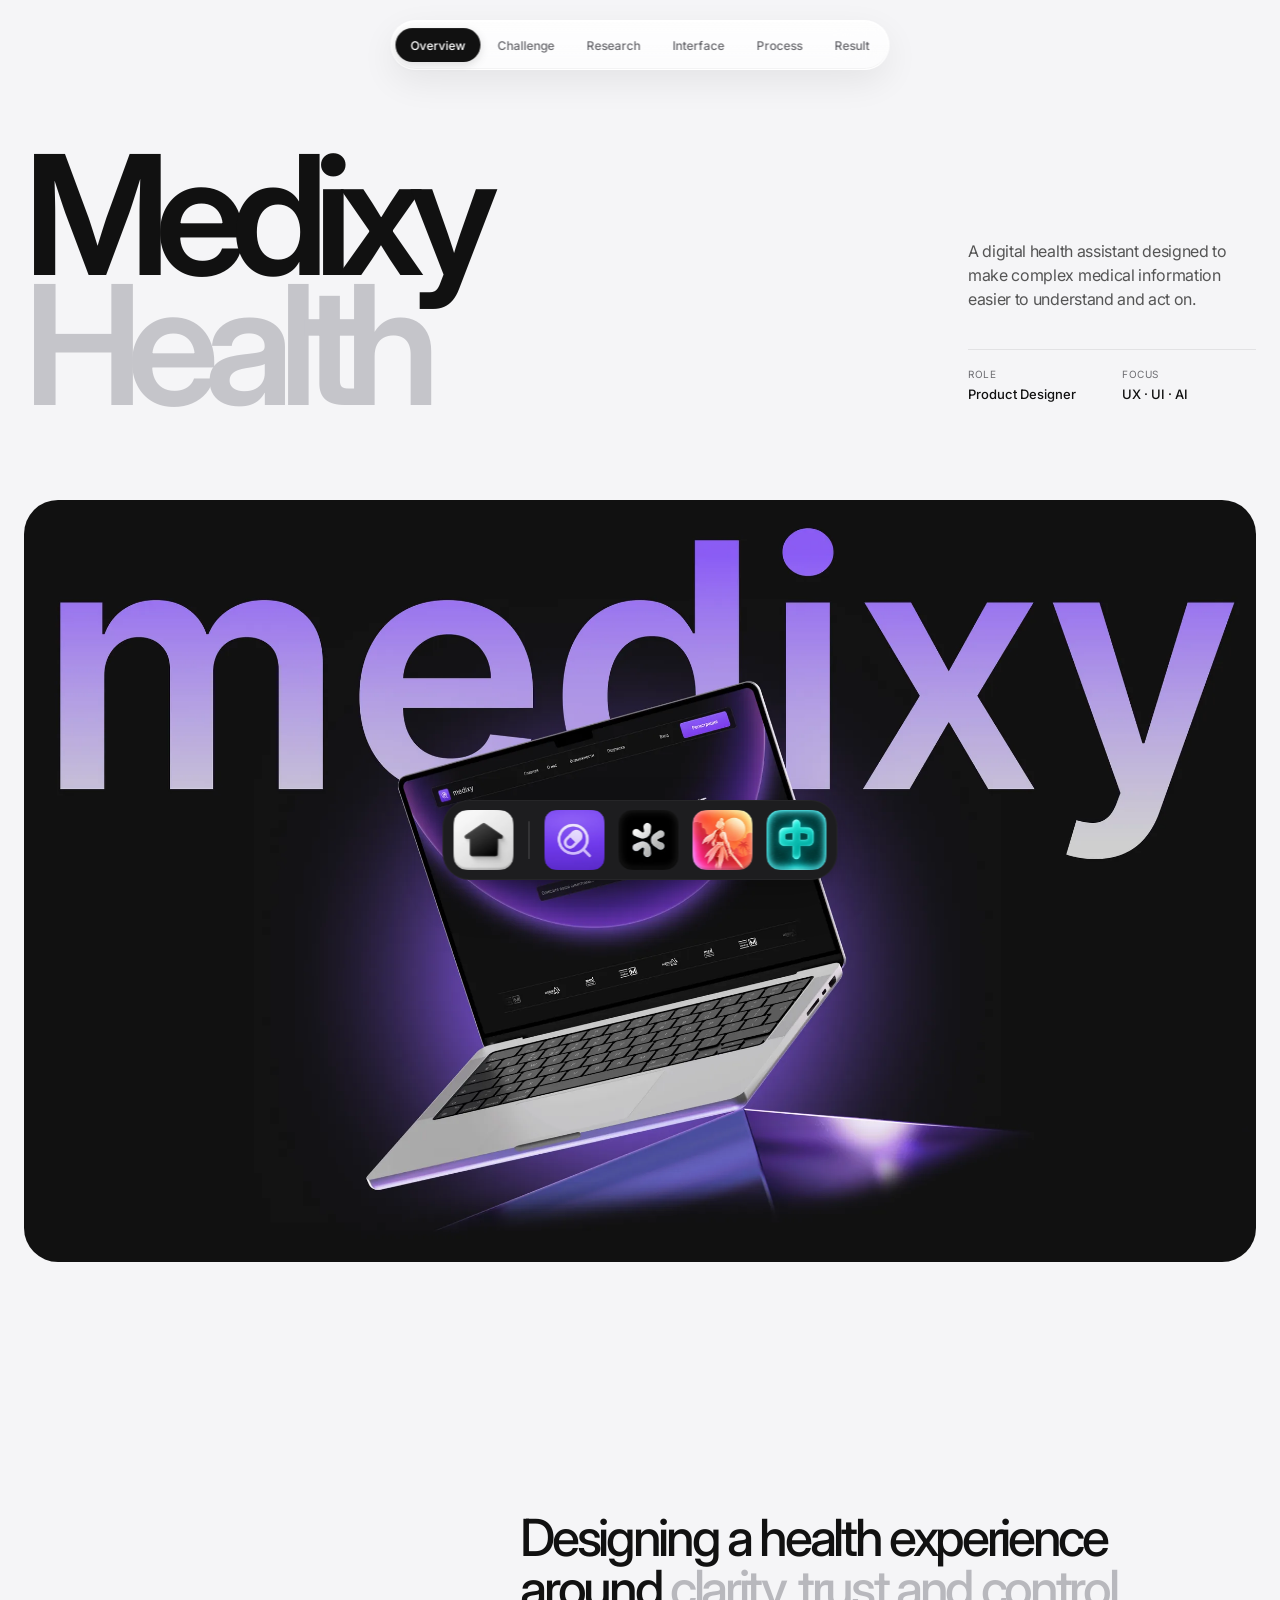
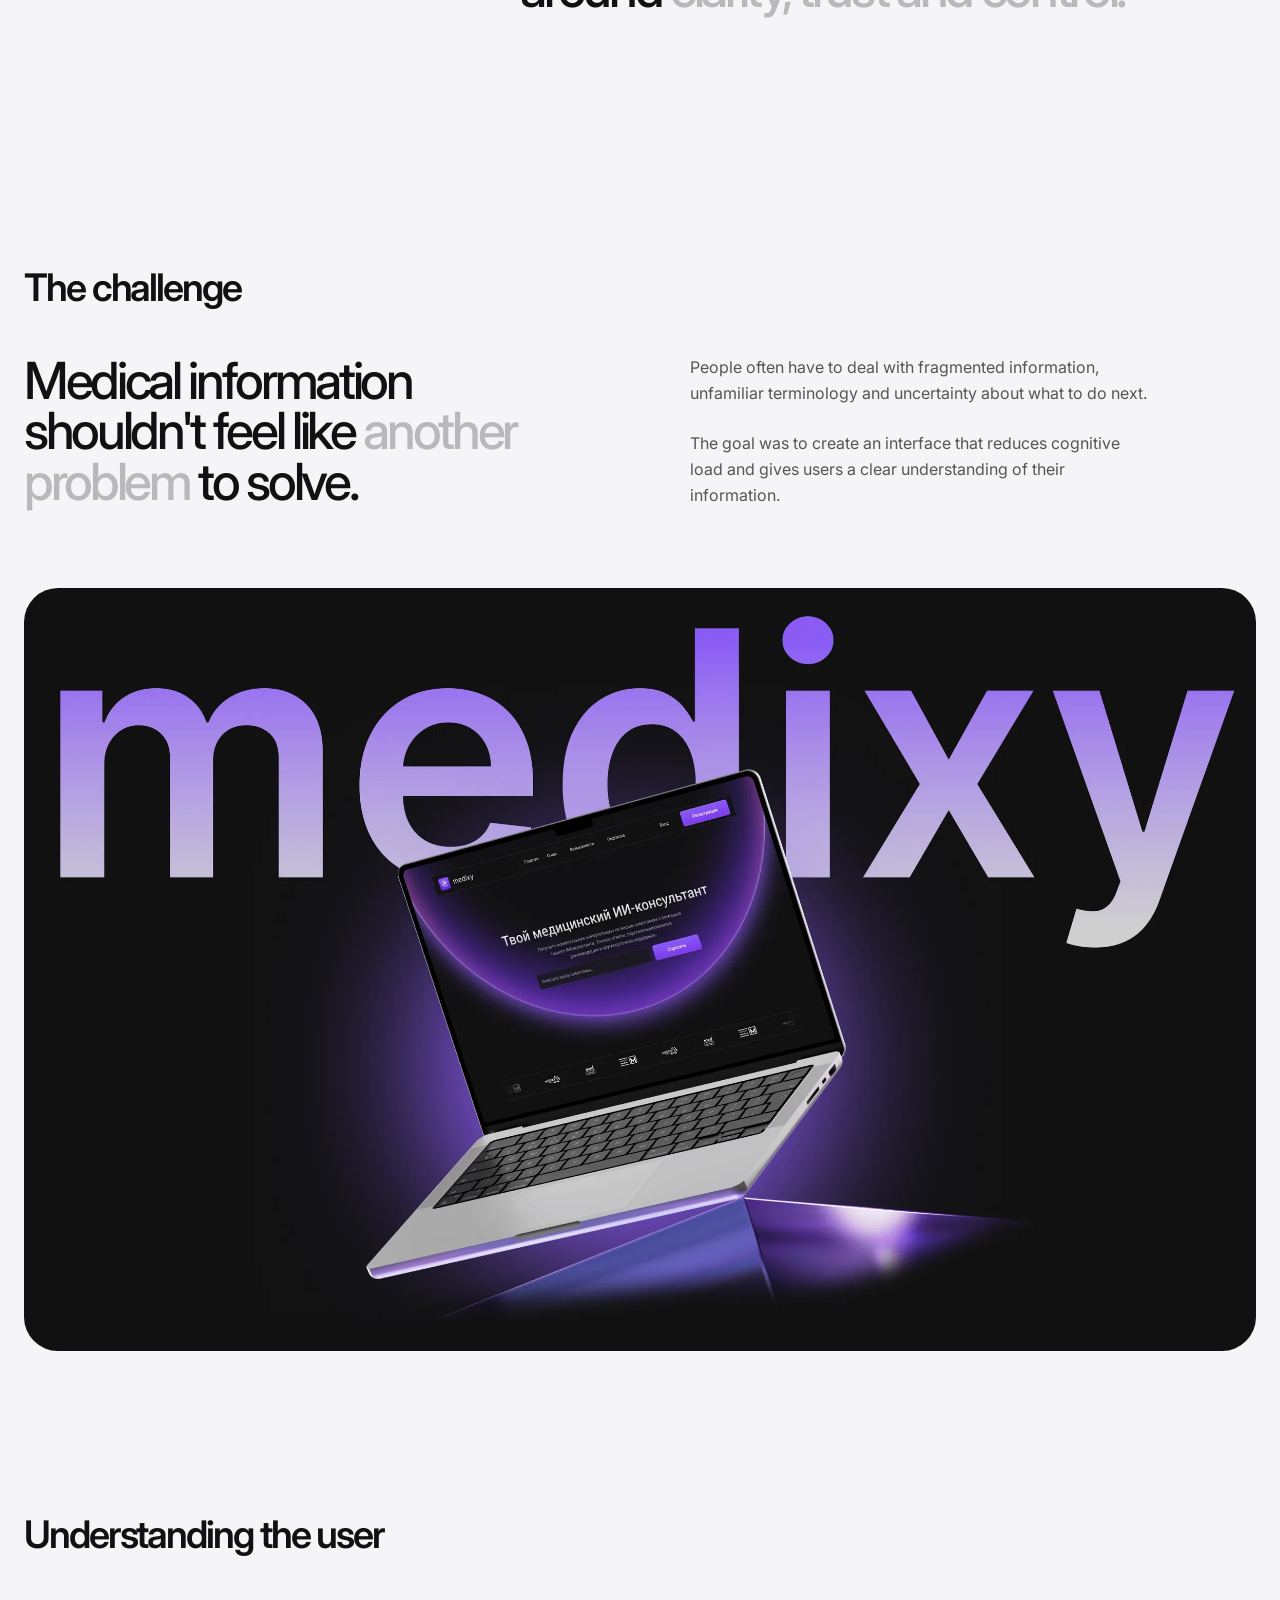
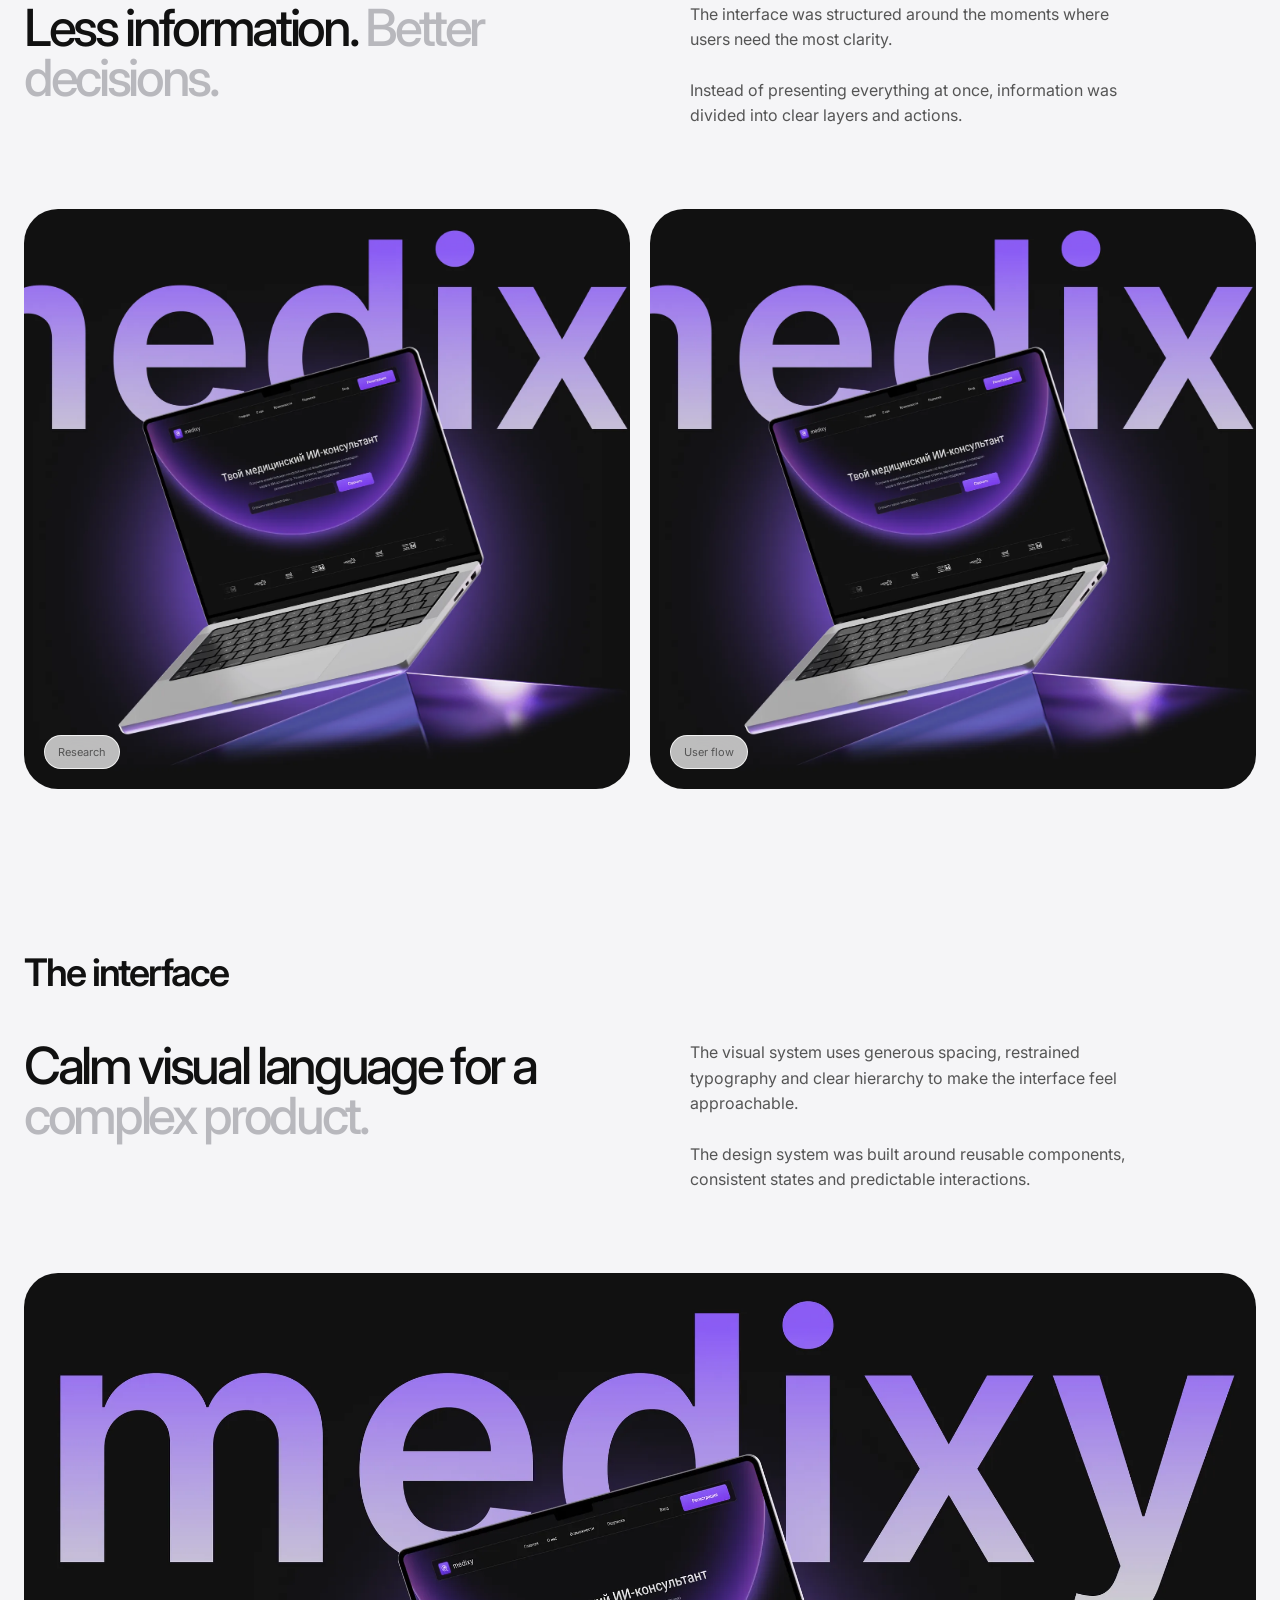
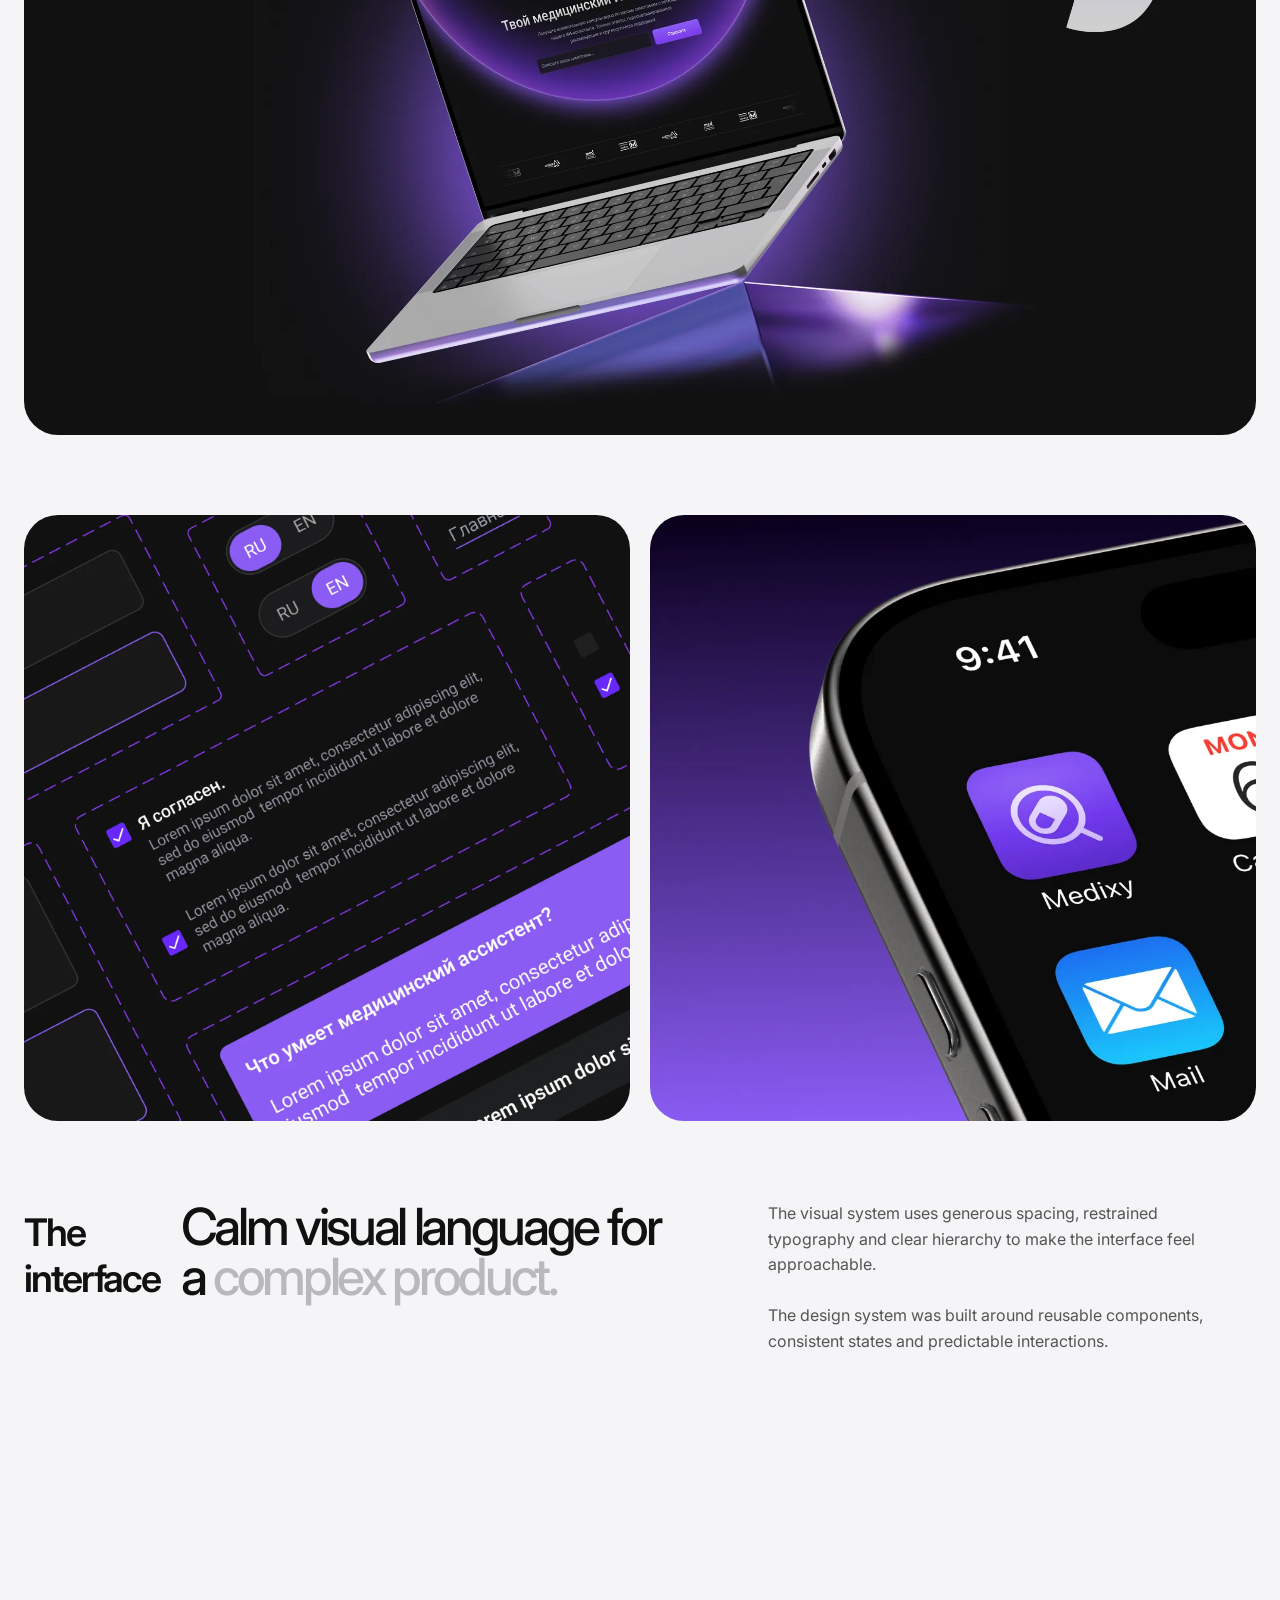
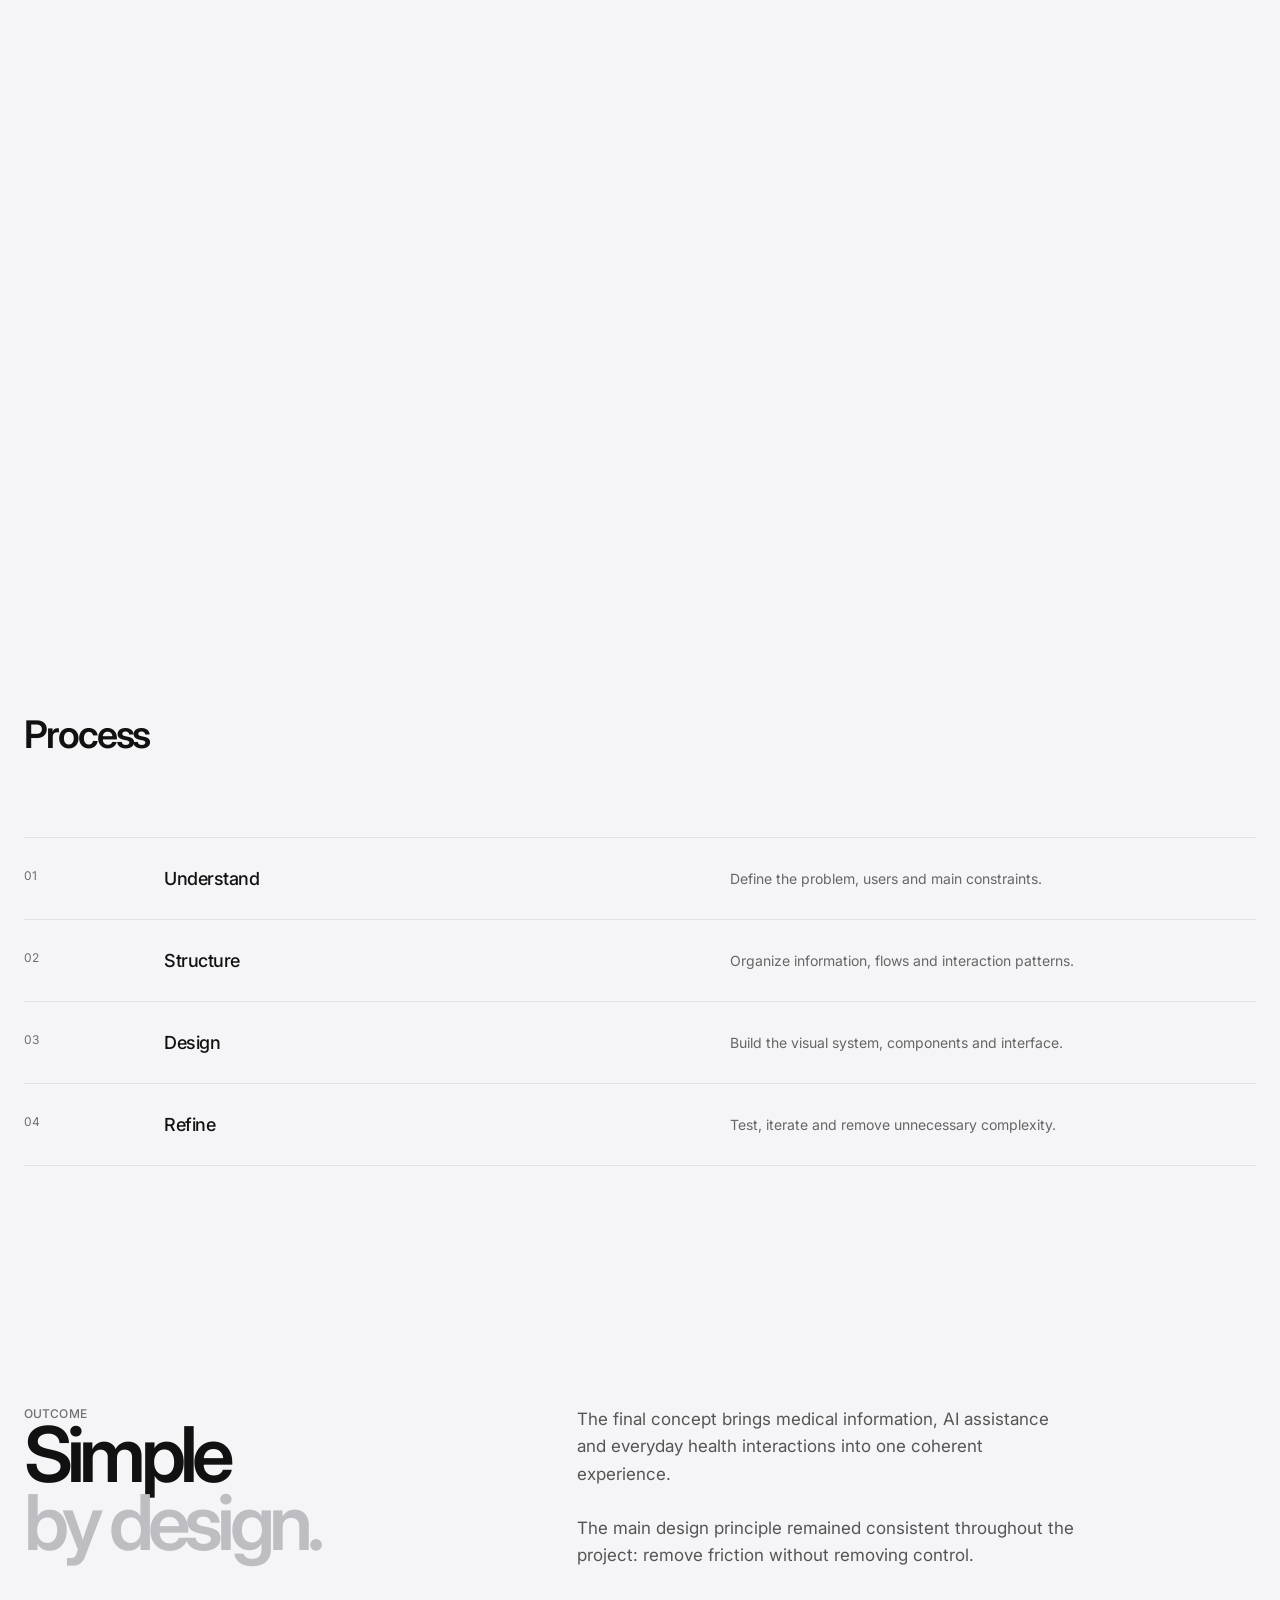
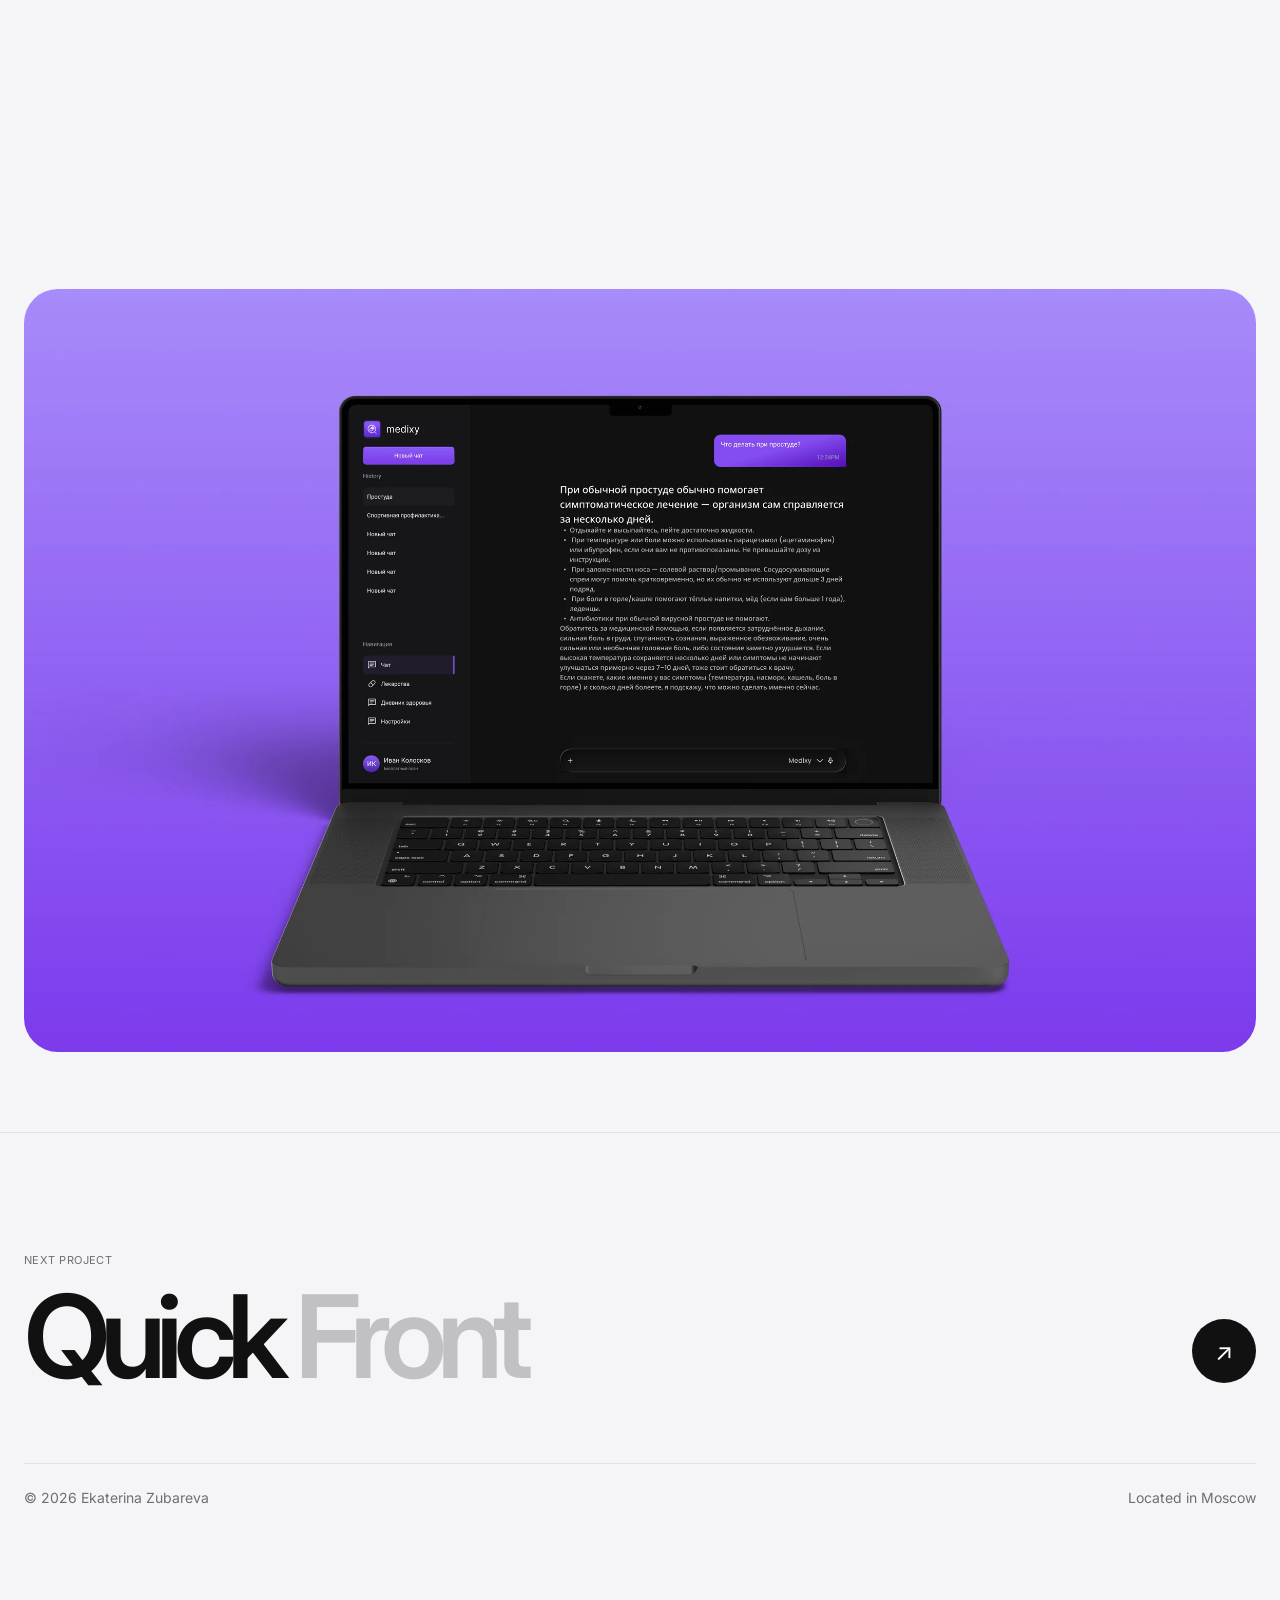
==== commit 9abad912: "Optimize images and videos" ====
--- a/pages/cycling-race.html
+++ b/pages/cycling-race.html
@@ -26,8 +26,8 @@
   >
 
   <link rel="stylesheet" href="../dock.css?v=9">
-  <script src="../dock.js?v=10" defer></script>
-  <script src="../media.js" defer></script>
+  <script src="../dock.js?v=13" defer></script>
+  <script src="../media.js?v=2" defer></script>
 
   <style>
 
@@ -1444,7 +1444,8 @@
         <div class="hero-image">
 
           <img
-            src="../assets/Medixy_photo1.png"
+            fetchpriority="high"
+            src="../assets/Medixy_photo1.webp"
             alt="Medixy health assistant interface"
           >
 
@@ -1560,7 +1561,9 @@
         <div class="full-image">
 
           <img
-            src="../assets/Medixy_photo1.png"
+              decoding="async"
+              loading="lazy"
+            src="../assets/Medixy_photo1.webp"
             alt="Medixy interface overview"
           >
         </div>
@@ -1638,7 +1641,9 @@
           <div class="case-image">
 
             <img
-              src="../assets/Medixy_photo1.png"
+              decoding="async"
+              loading="lazy"
+              src="../assets/Medixy_photo1.webp"
               alt="Medixy research"
             >
 
@@ -1652,7 +1657,9 @@
           <div class="case-image">
 
             <img
-              src="../assets/Medixy_photo1.png"
+              decoding="async"
+              loading="lazy"
+              src="../assets/Medixy_photo1.webp"
               alt="Medixy user flow"
             >
 
@@ -1738,7 +1745,9 @@
         <div class="full-image">
 
           <img
-            src="../assets/Medixy_photo1.png"
+              decoding="async"
+              loading="lazy"
+            src="../assets/Medixy_photo1.webp"
             alt="Medixy user interface"
           >
 
@@ -1751,7 +1760,9 @@
           <div class="case-image">
 
             <img
-              src="../assets/Medixy_photo2.png"
+              decoding="async"
+              loading="lazy"
+              src="../assets/Medixy_photo2.webp"
               alt="Medixy screen"
             >
 
@@ -1761,7 +1772,9 @@
           <div class="case-image">
 
             <img
-              src="../assets/Medixy_photo3.png"
+              decoding="async"
+              loading="lazy"
+              src="../assets/Medixy_photo3.webp"
               alt="Medixy screen"
             >
 
@@ -2032,7 +2045,9 @@
         <div class="full-image">
 
           <img
-            src="../assets/Medixy_photo4.png"
+              decoding="async"
+              loading="lazy"
+            src="../assets/Medixy_photo4.webp"
             alt="Medixy final product"
           >
 
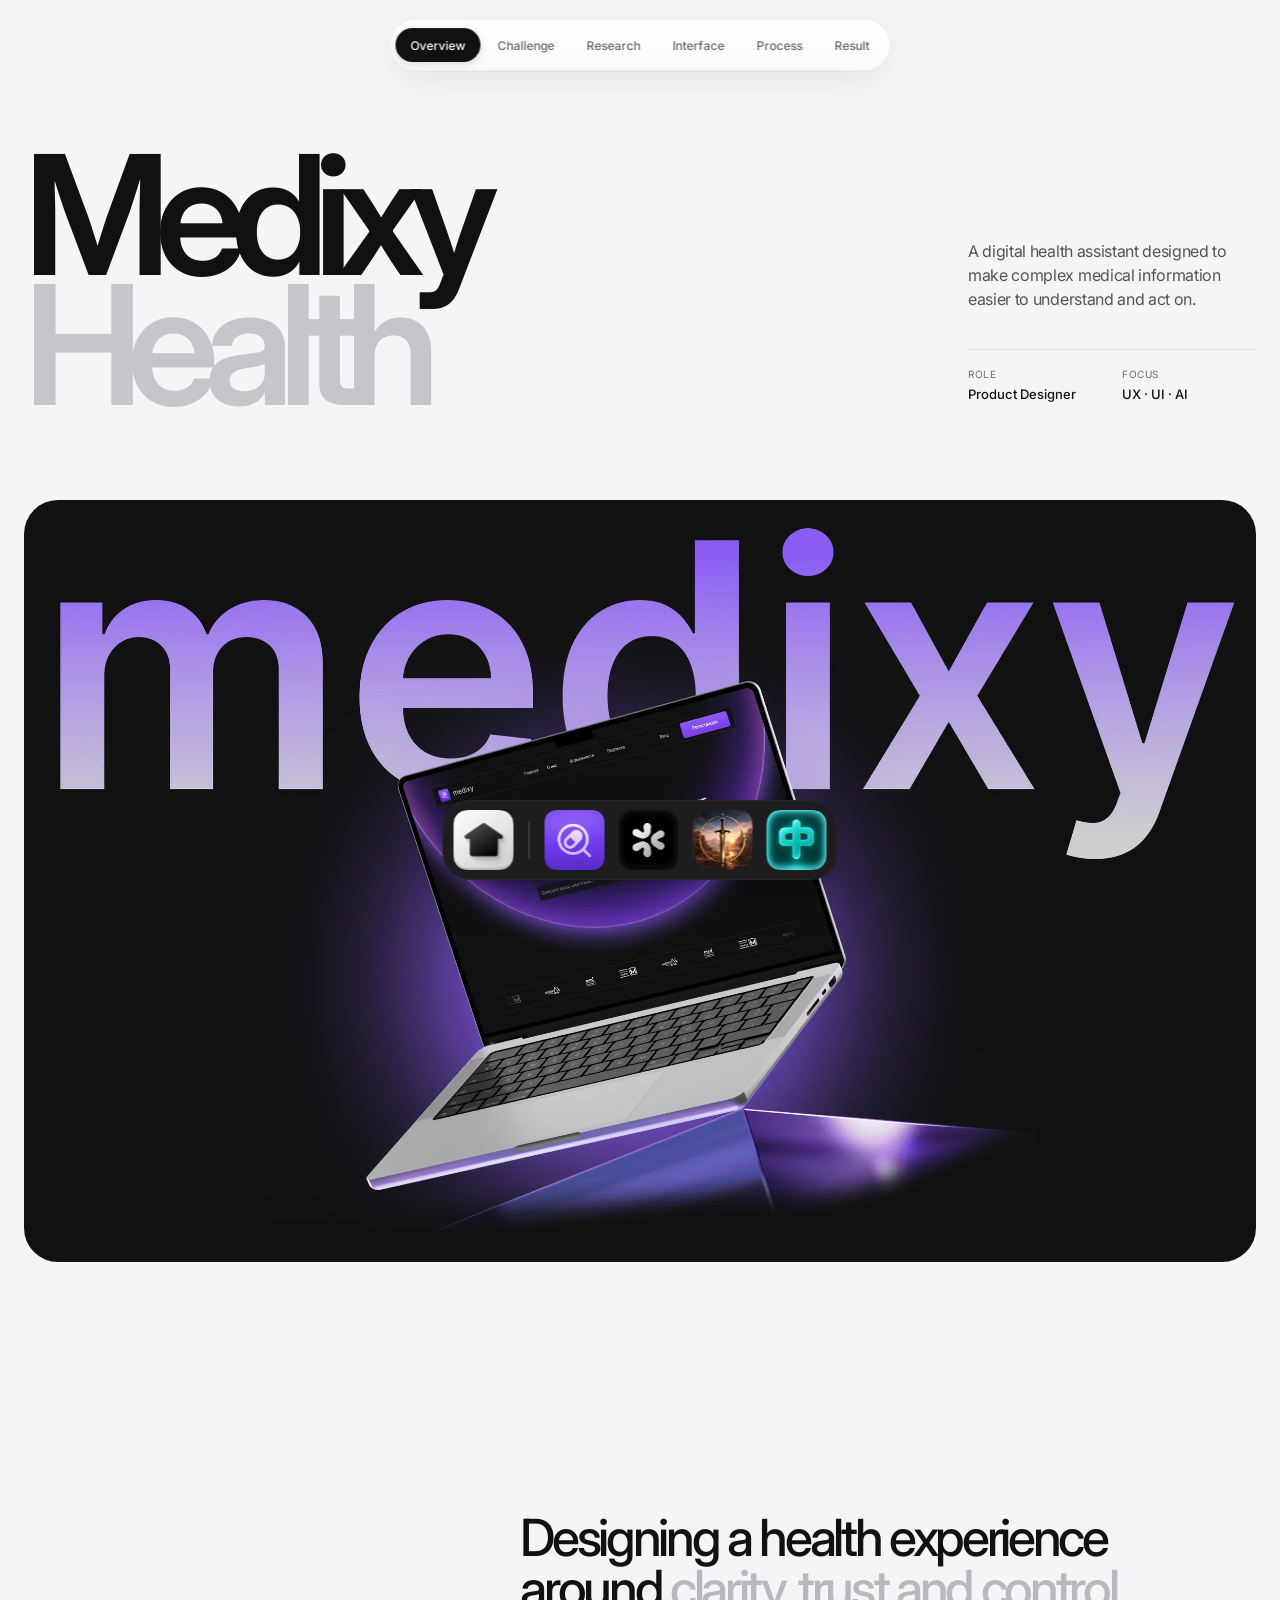
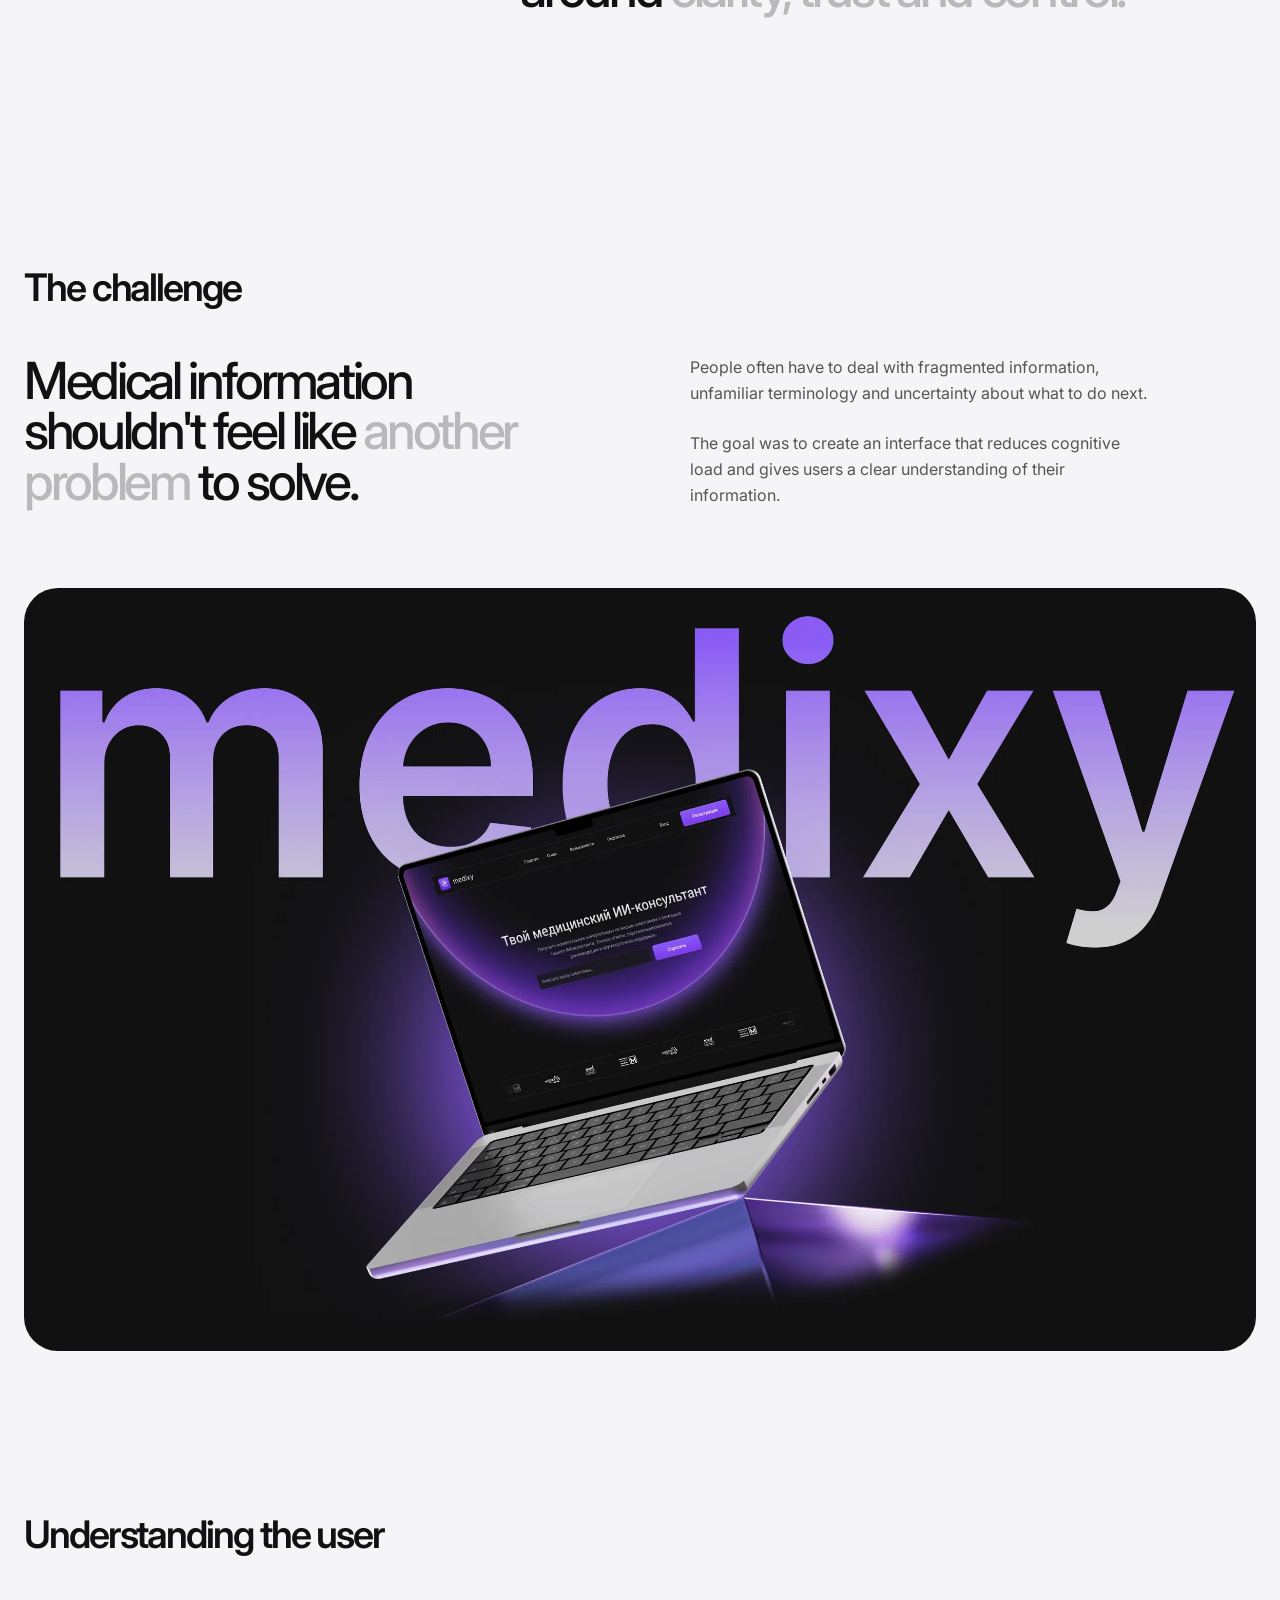
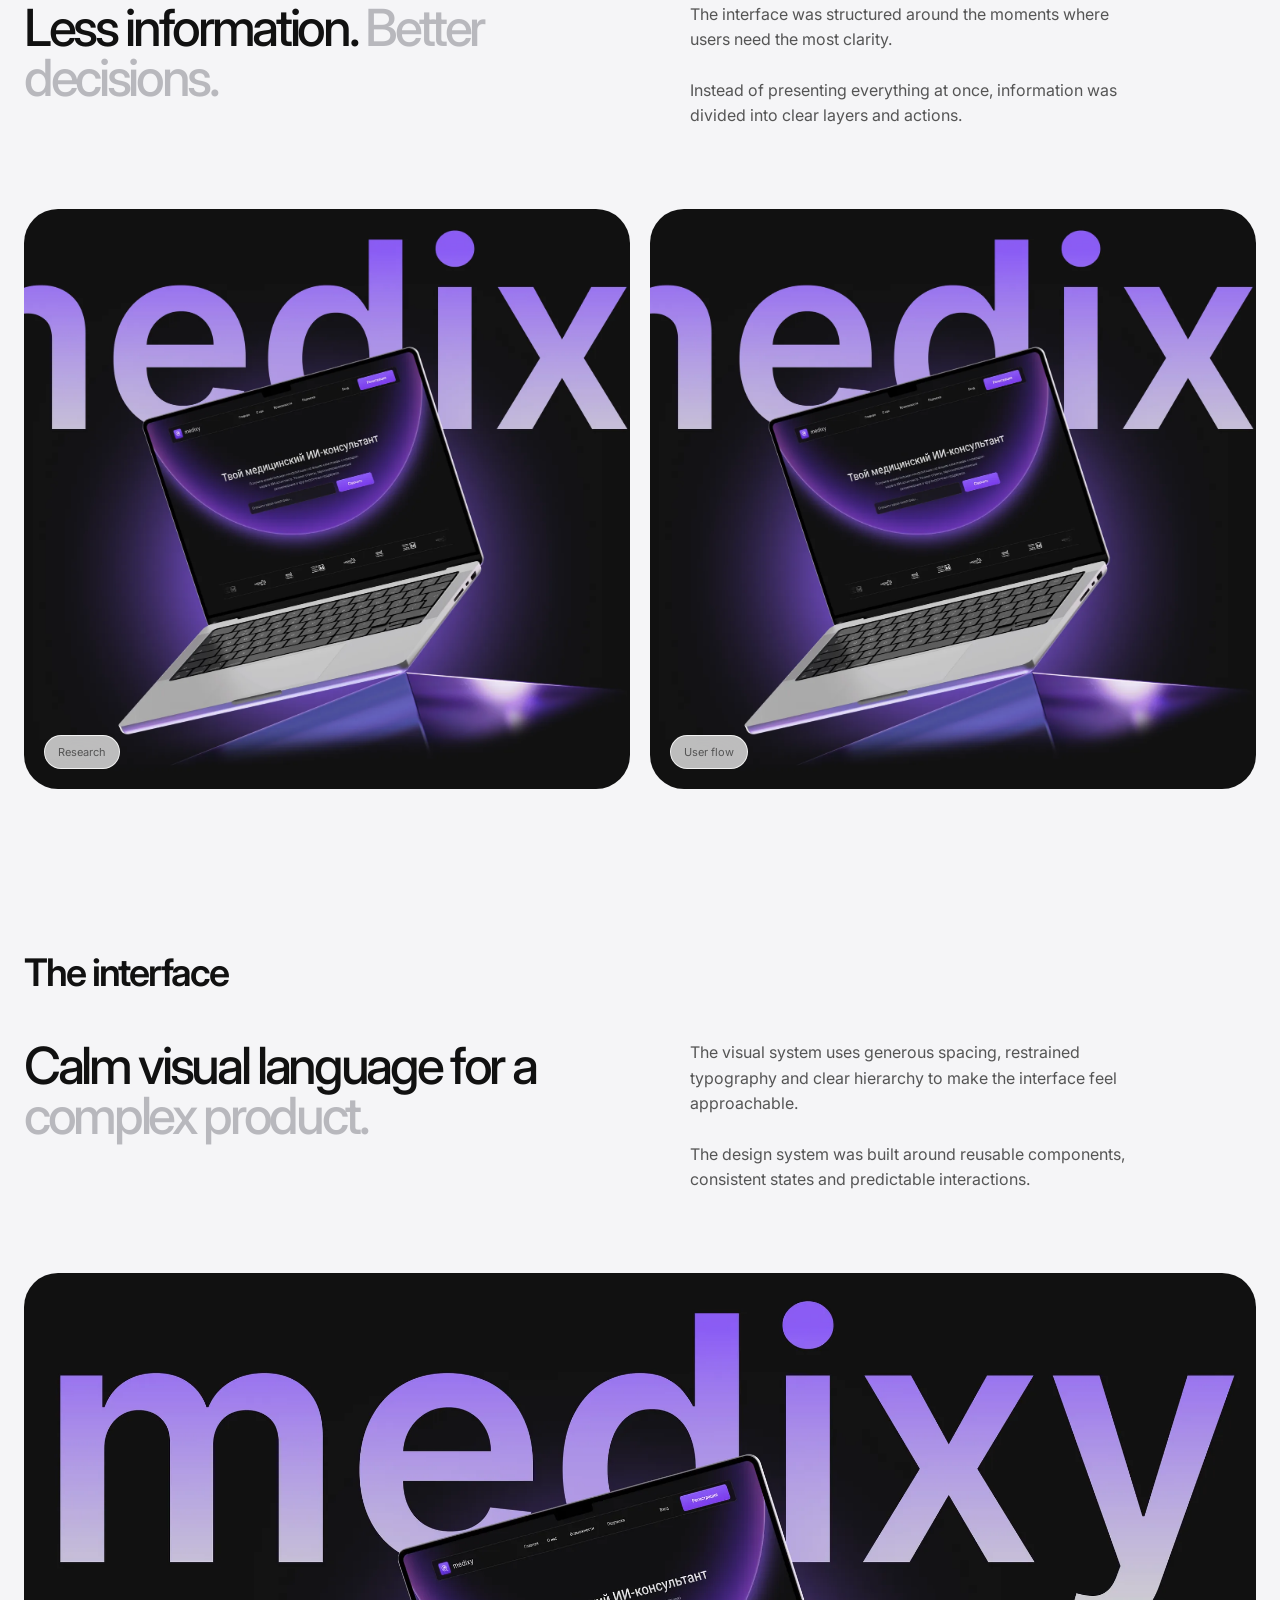
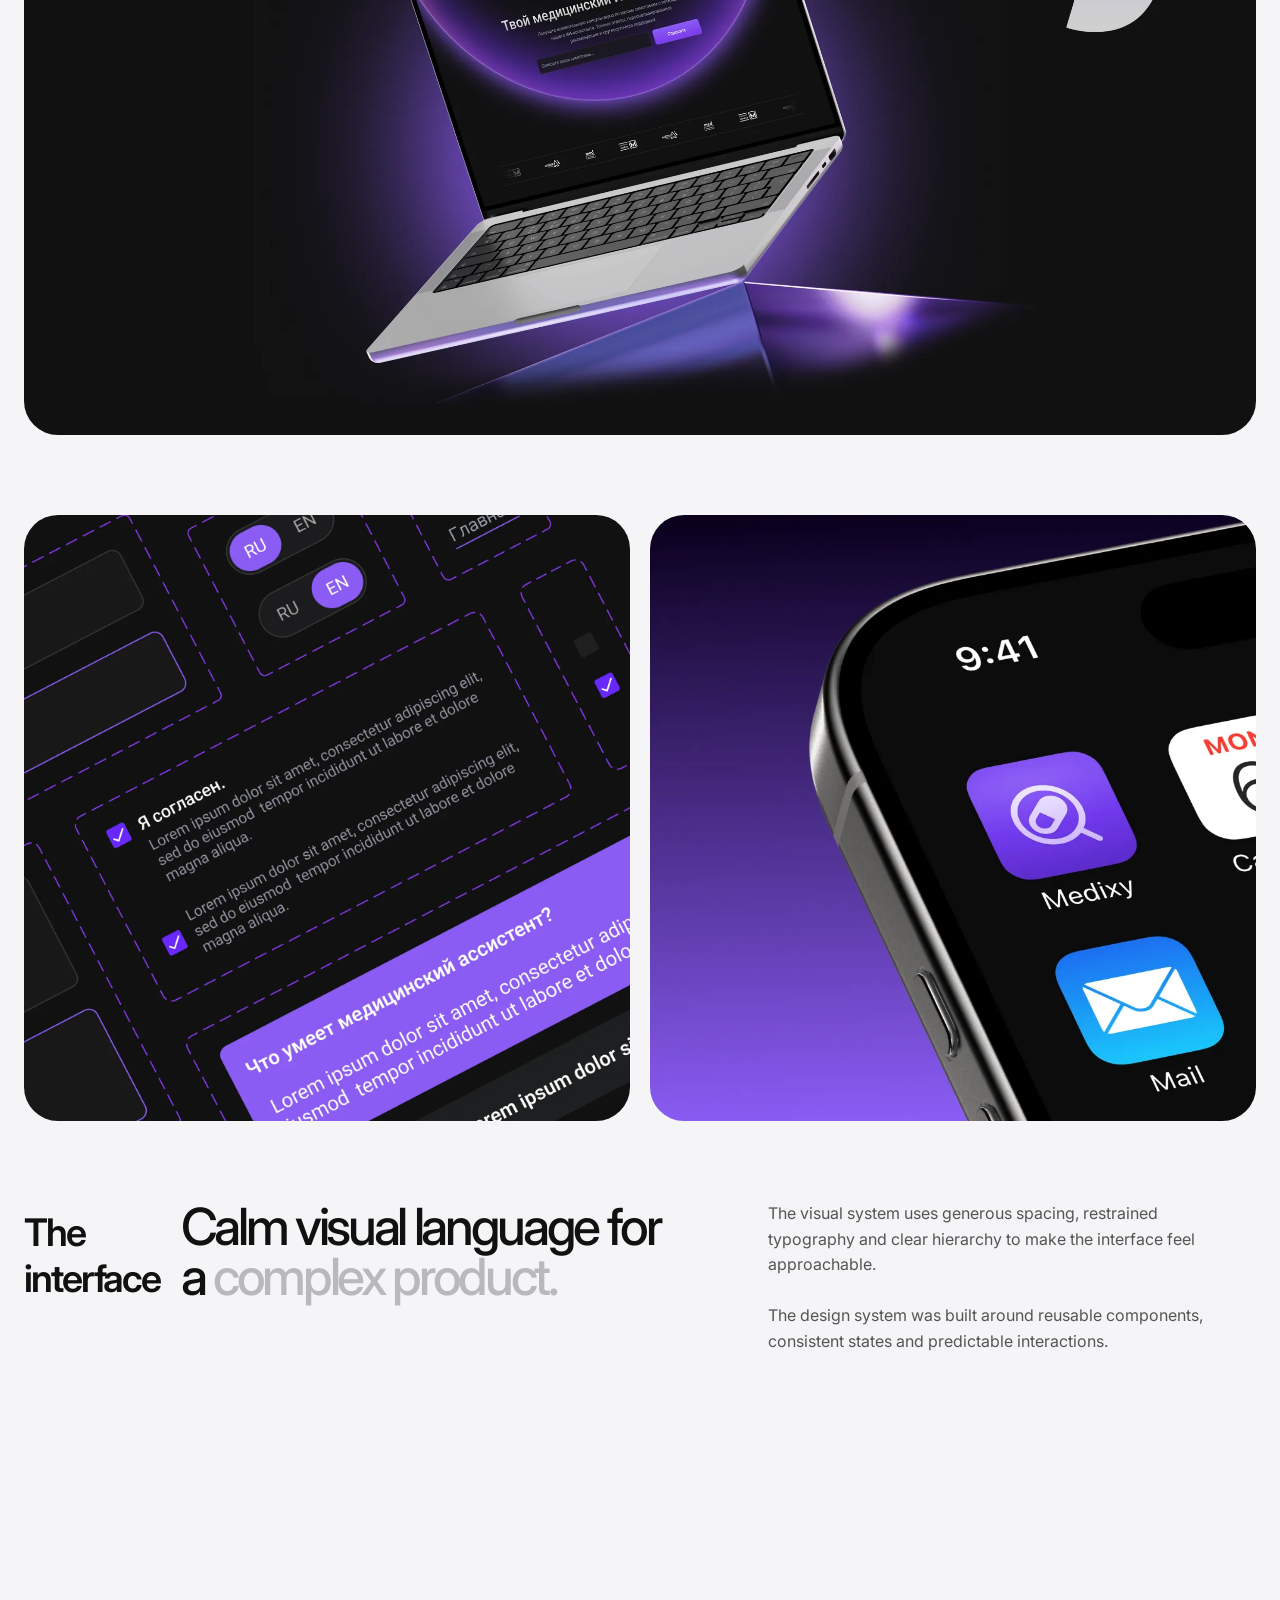
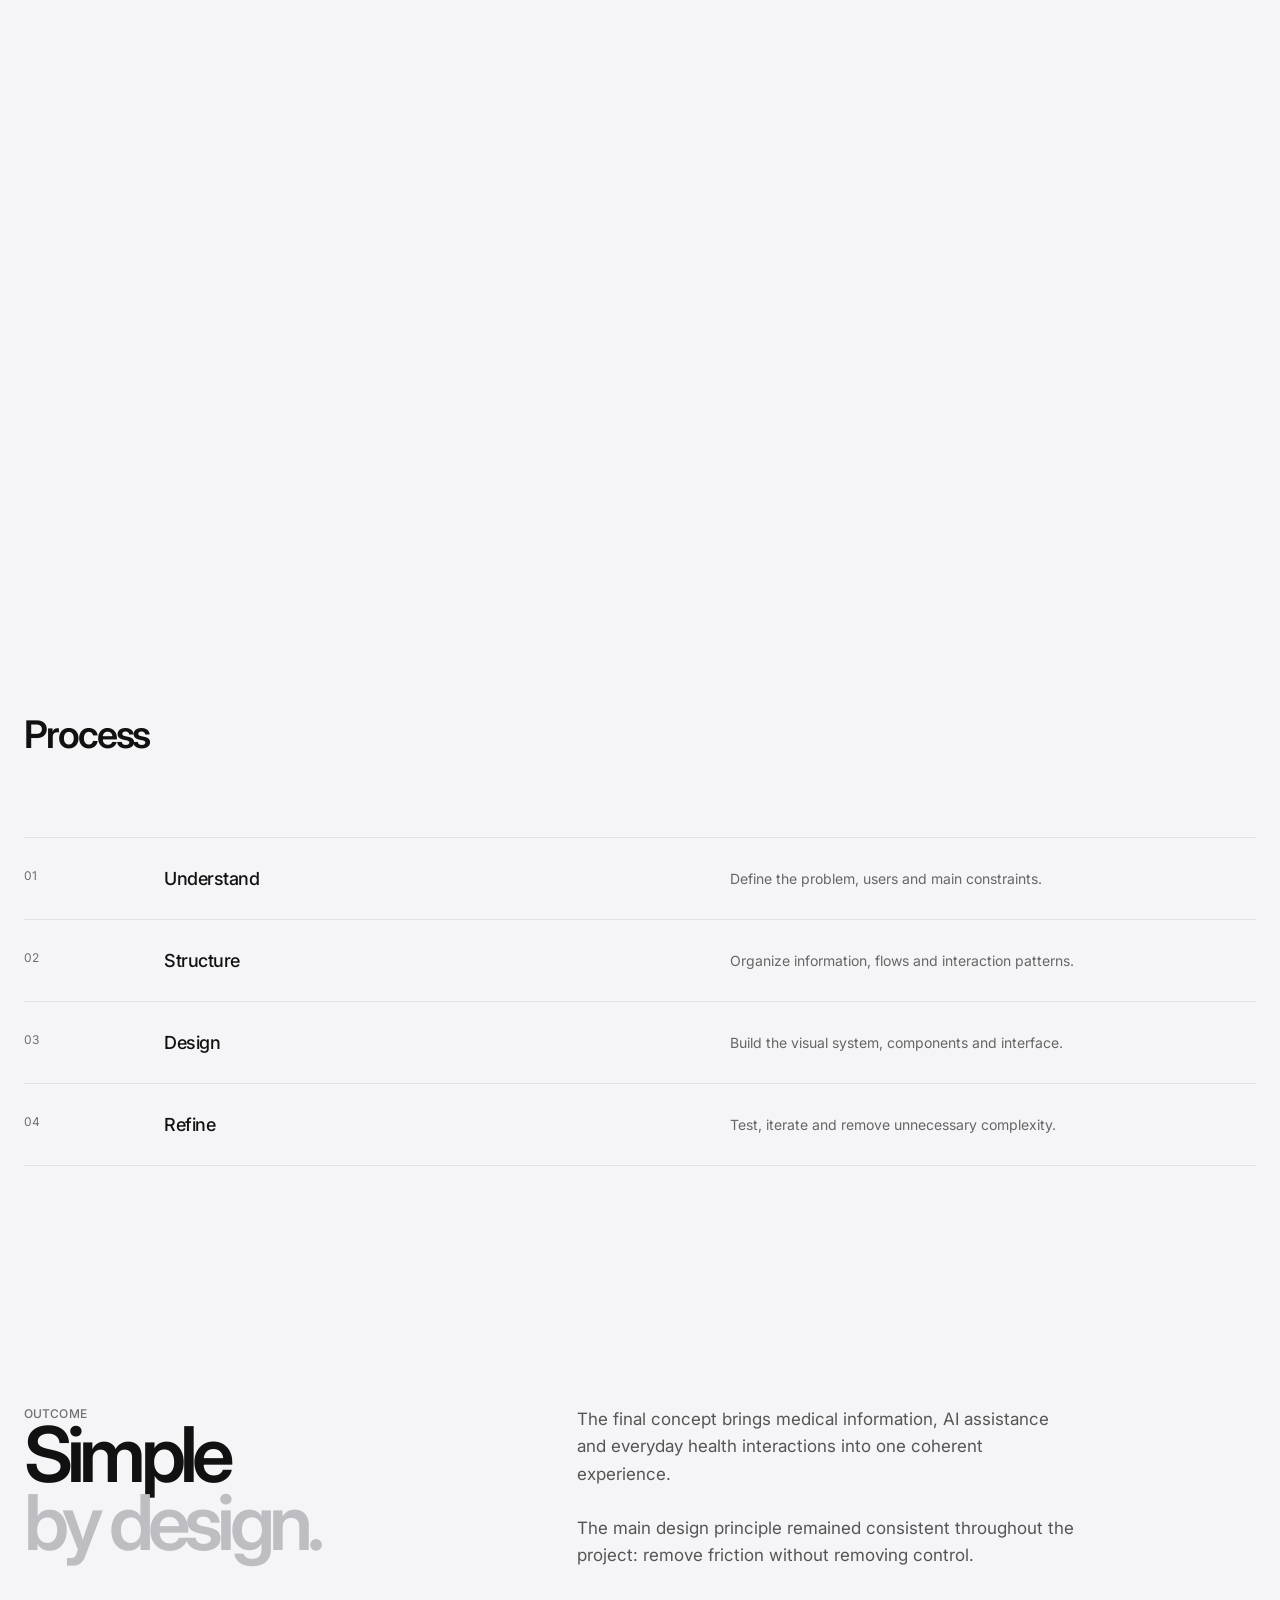
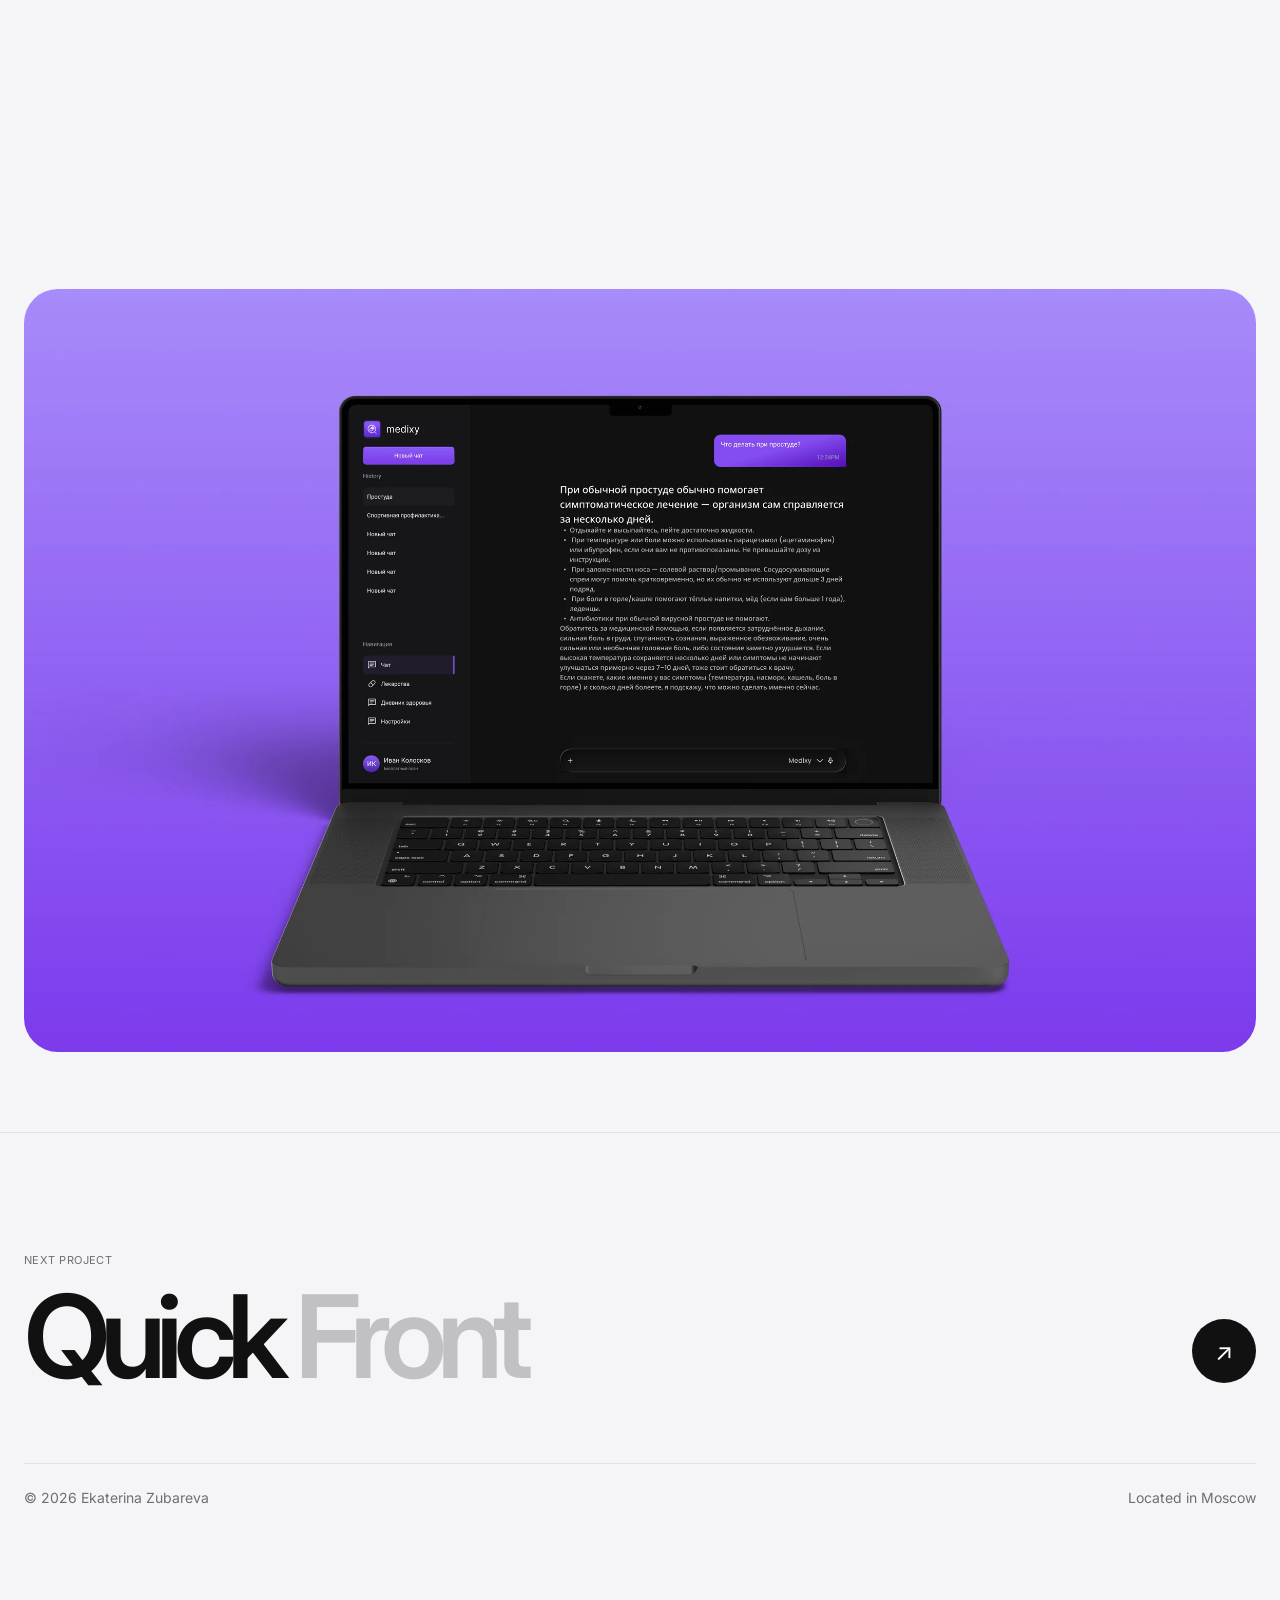
==== commit 2bd058be: "Update Echo Blade icon" ====
--- a/pages/cycling-race.html
+++ b/pages/cycling-race.html
@@ -26,7 +26,7 @@
   >
 
   <link rel="stylesheet" href="../dock.css?v=9">
-  <script src="../dock.js?v=13" defer></script>
+  <script src="../dock.js?v=14" defer></script>
   <script src="../media.js?v=2" defer></script>
 
   <style>
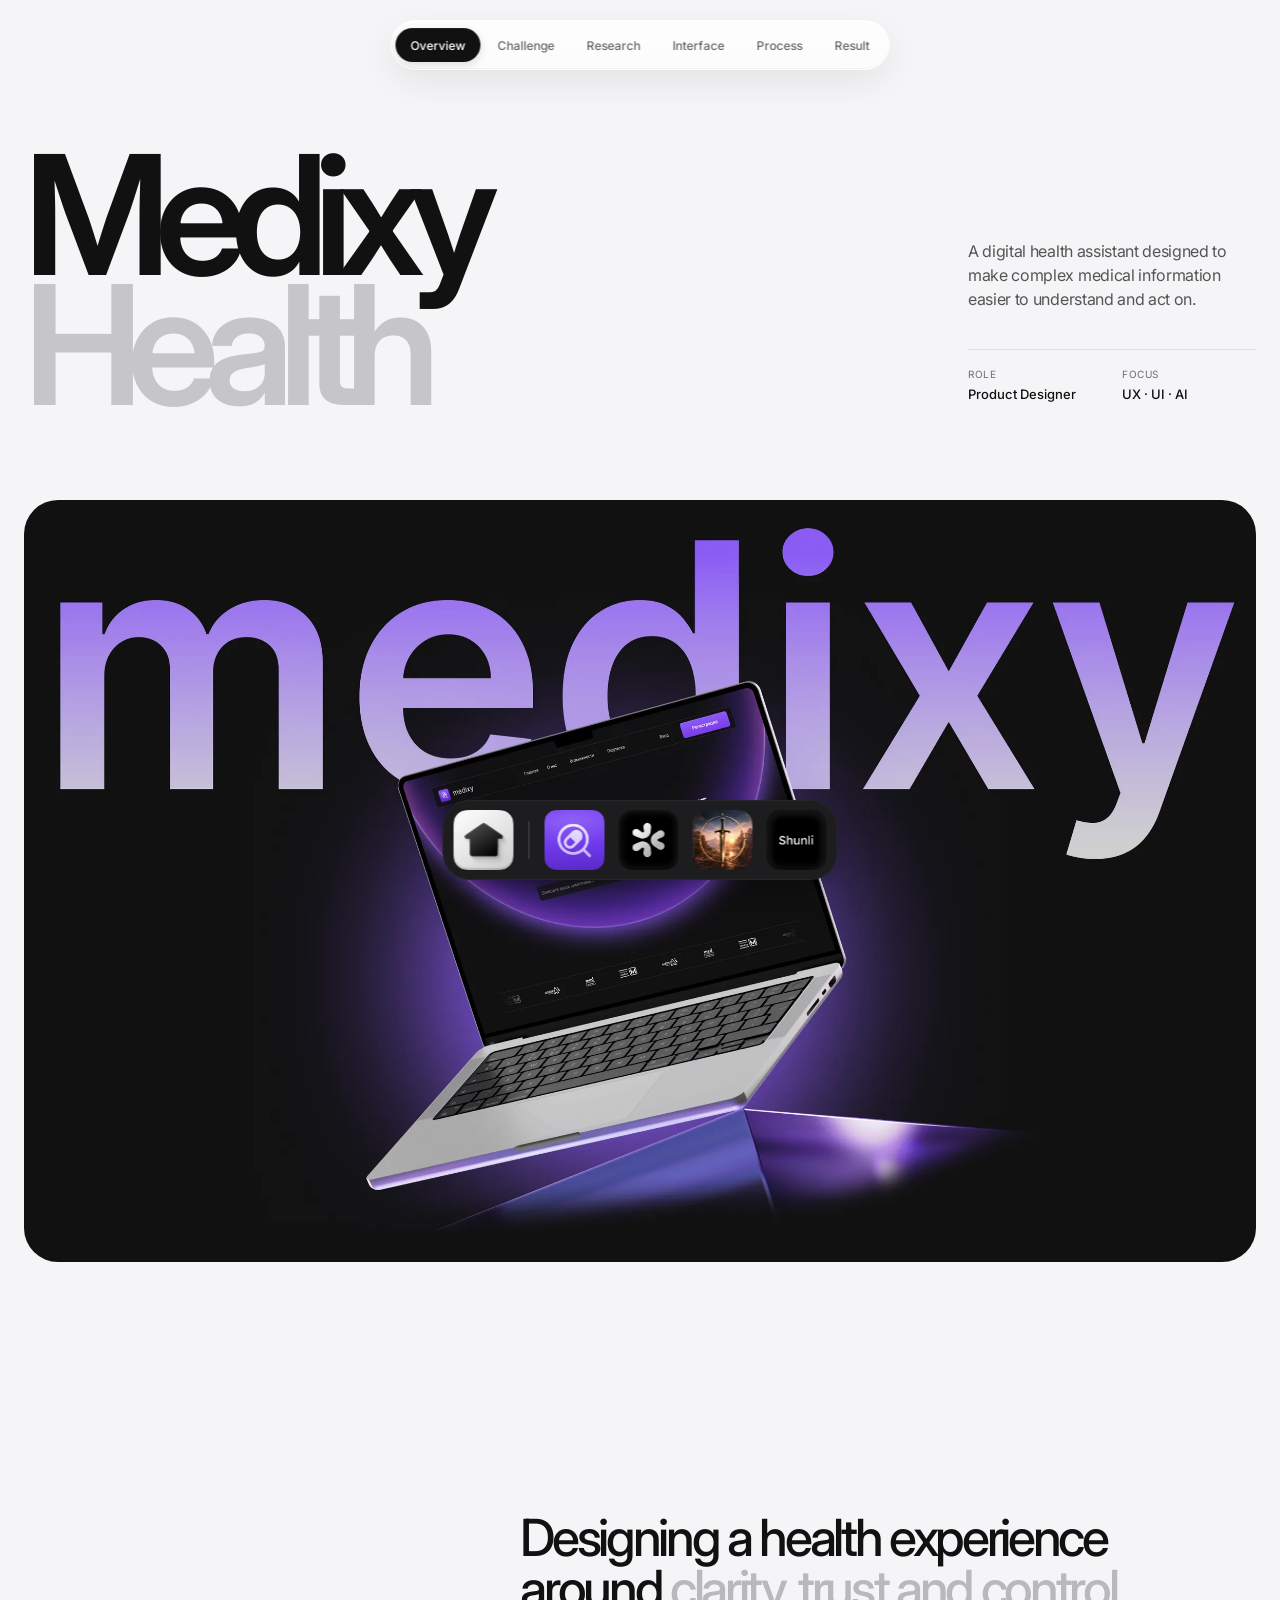
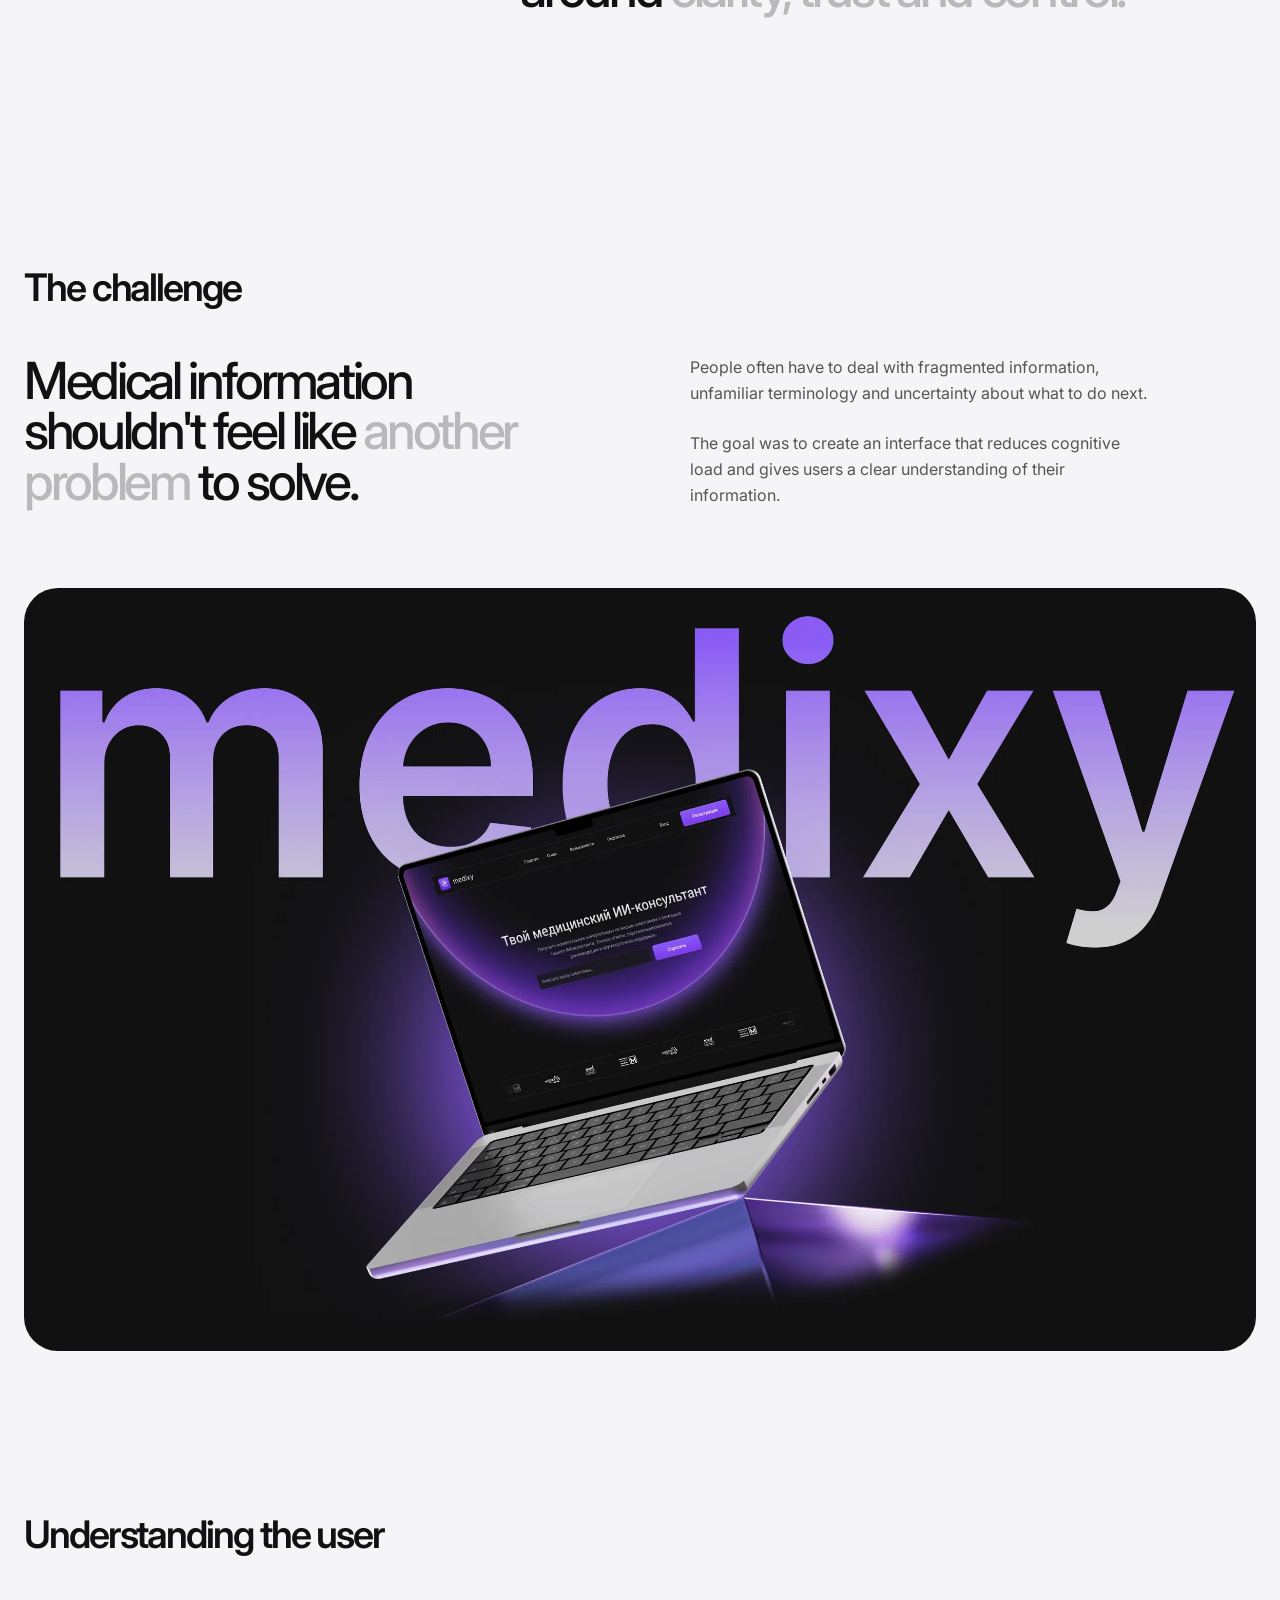
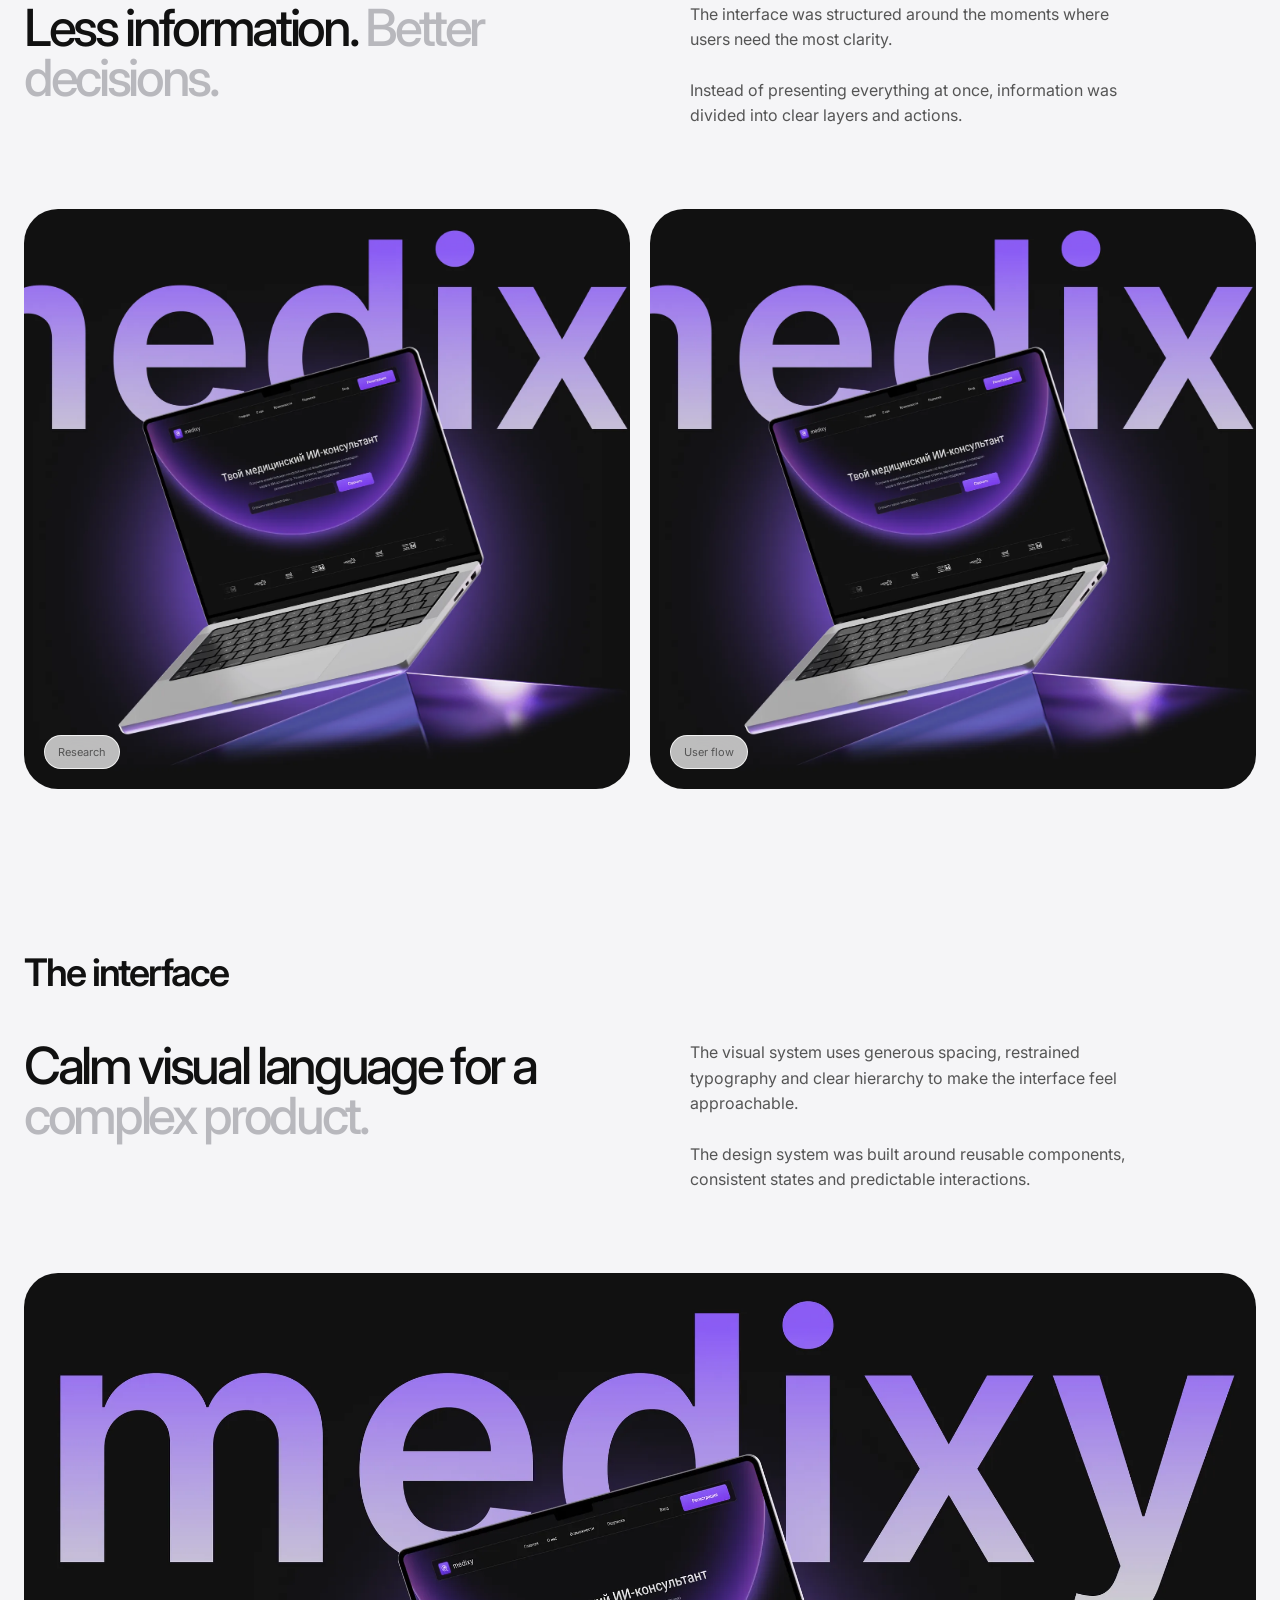
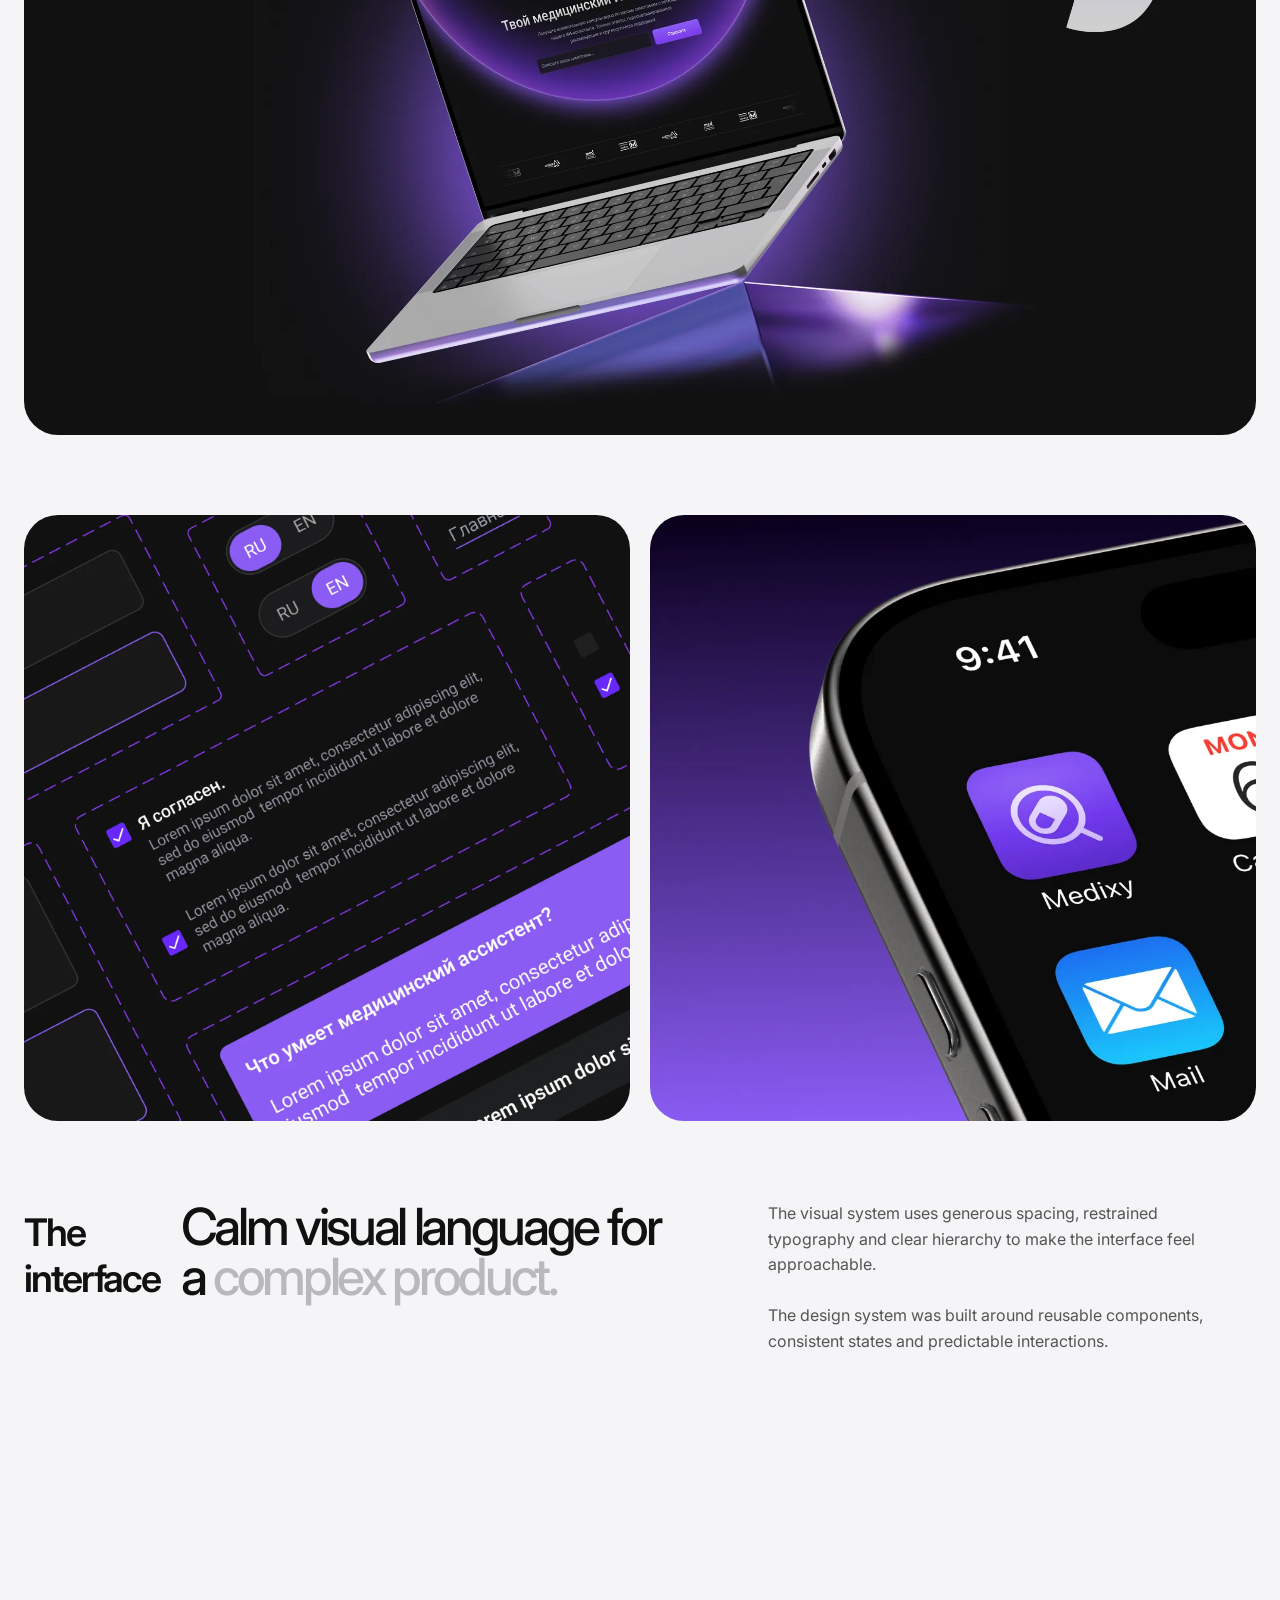
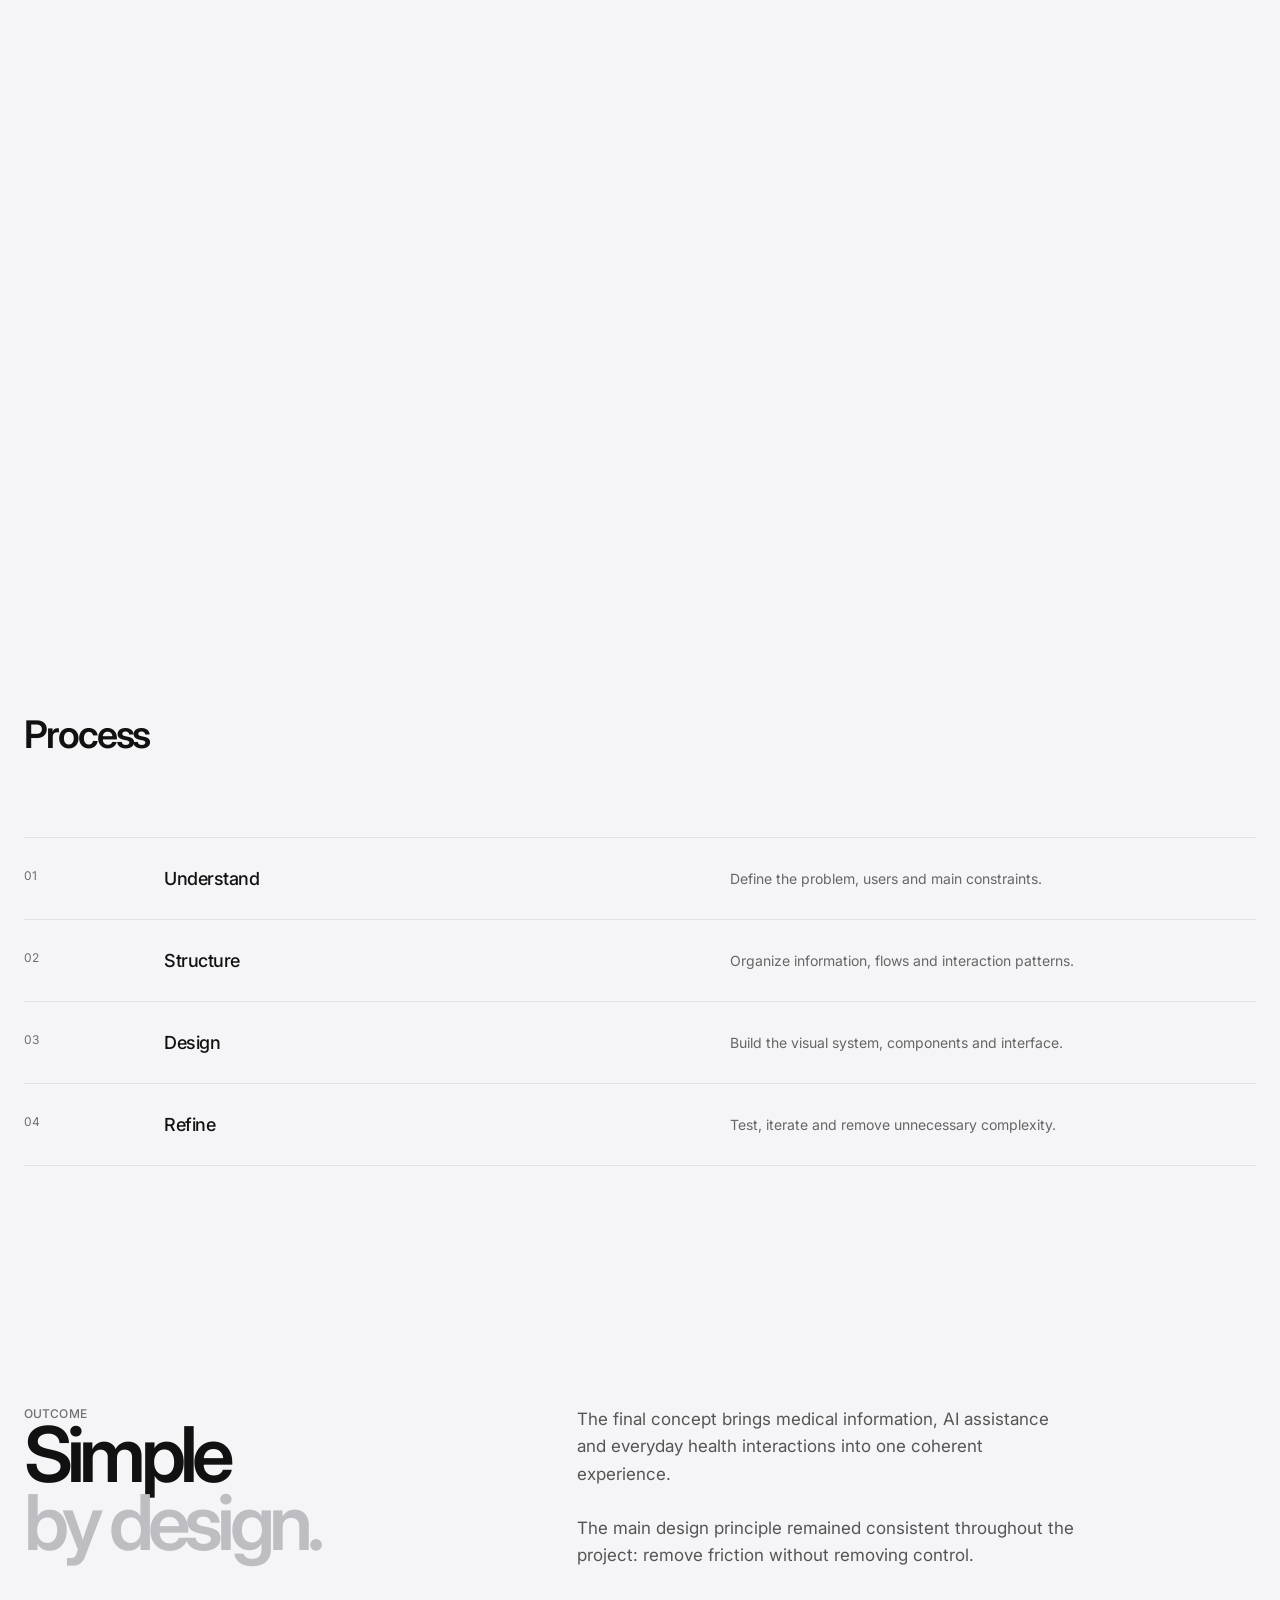
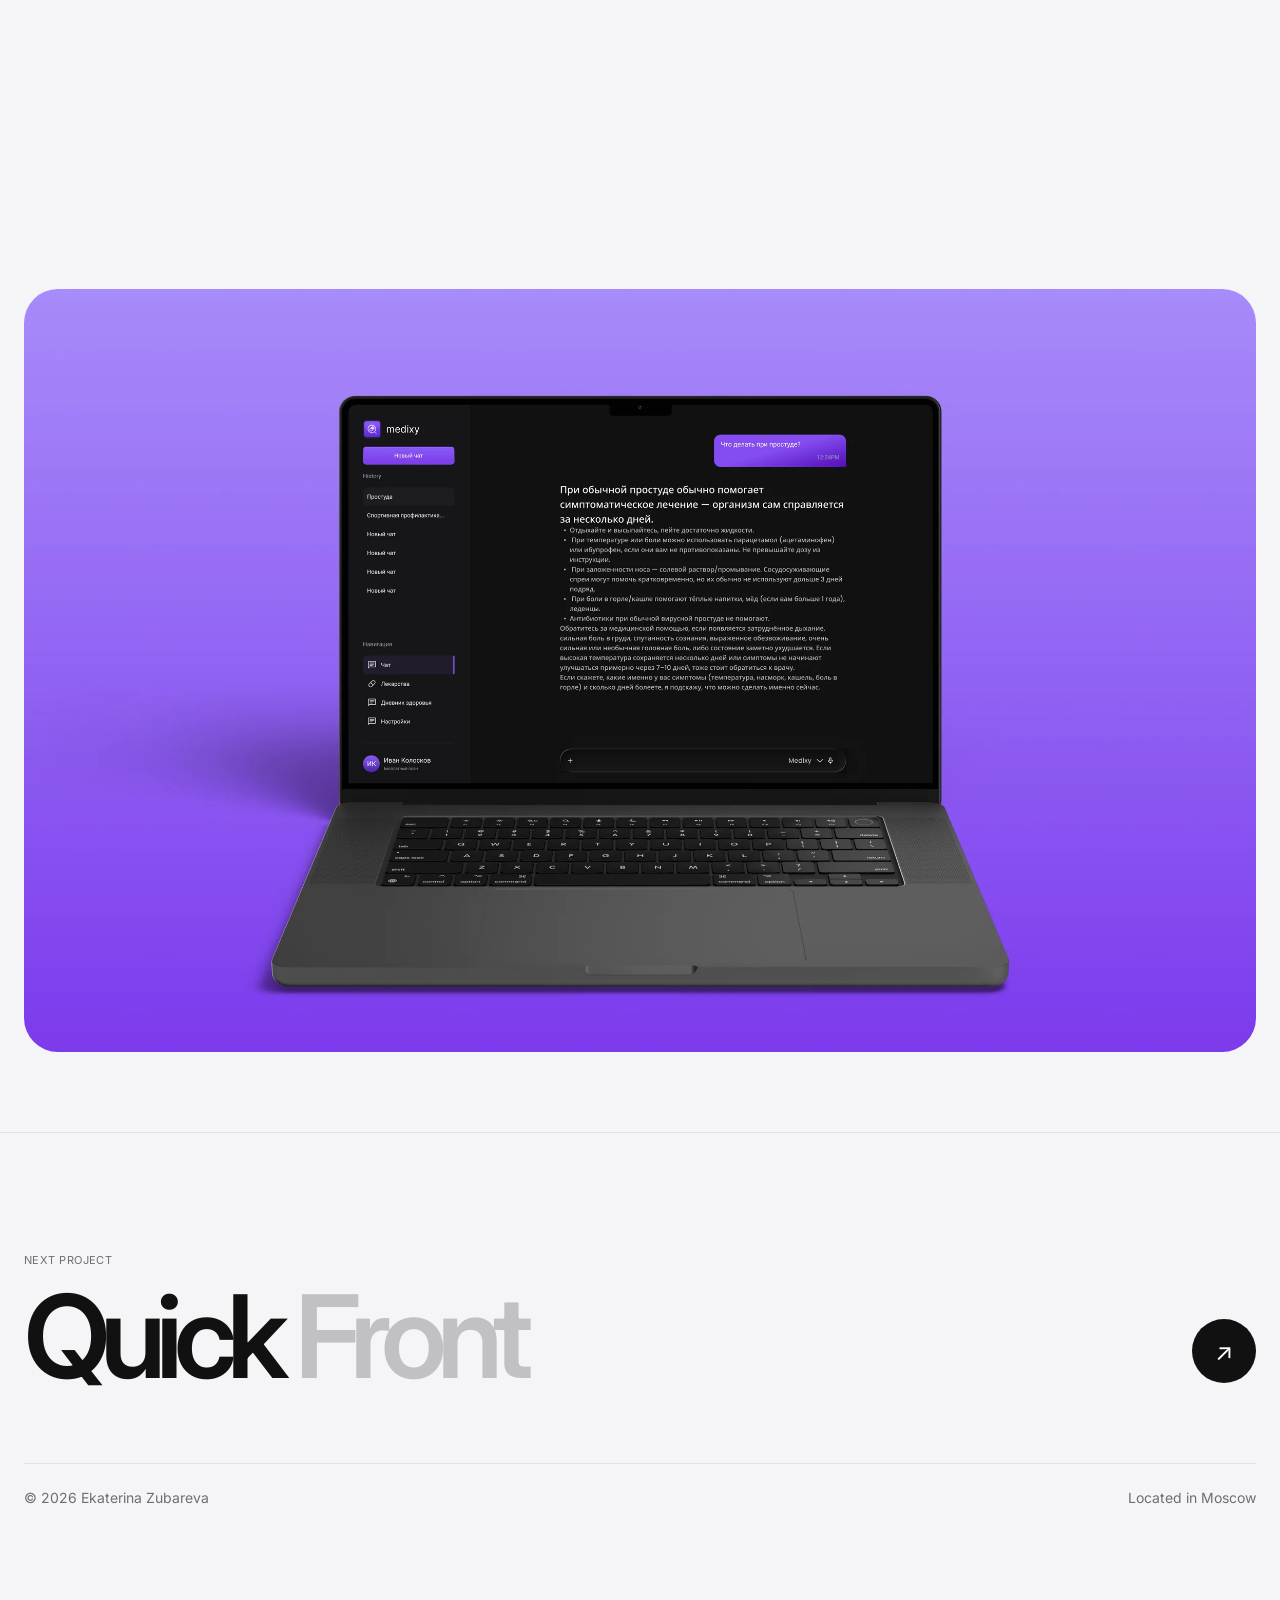
==== commit 67984f7e: "Update Shunli icon" ====
--- a/pages/cycling-race.html
+++ b/pages/cycling-race.html
@@ -26,7 +26,7 @@
   >
 
   <link rel="stylesheet" href="../dock.css?v=9">
-  <script src="../dock.js?v=14" defer></script>
+  <script src="../dock.js?v=15" defer></script>
   <script src="../media.js?v=2" defer></script>
 
   <style>
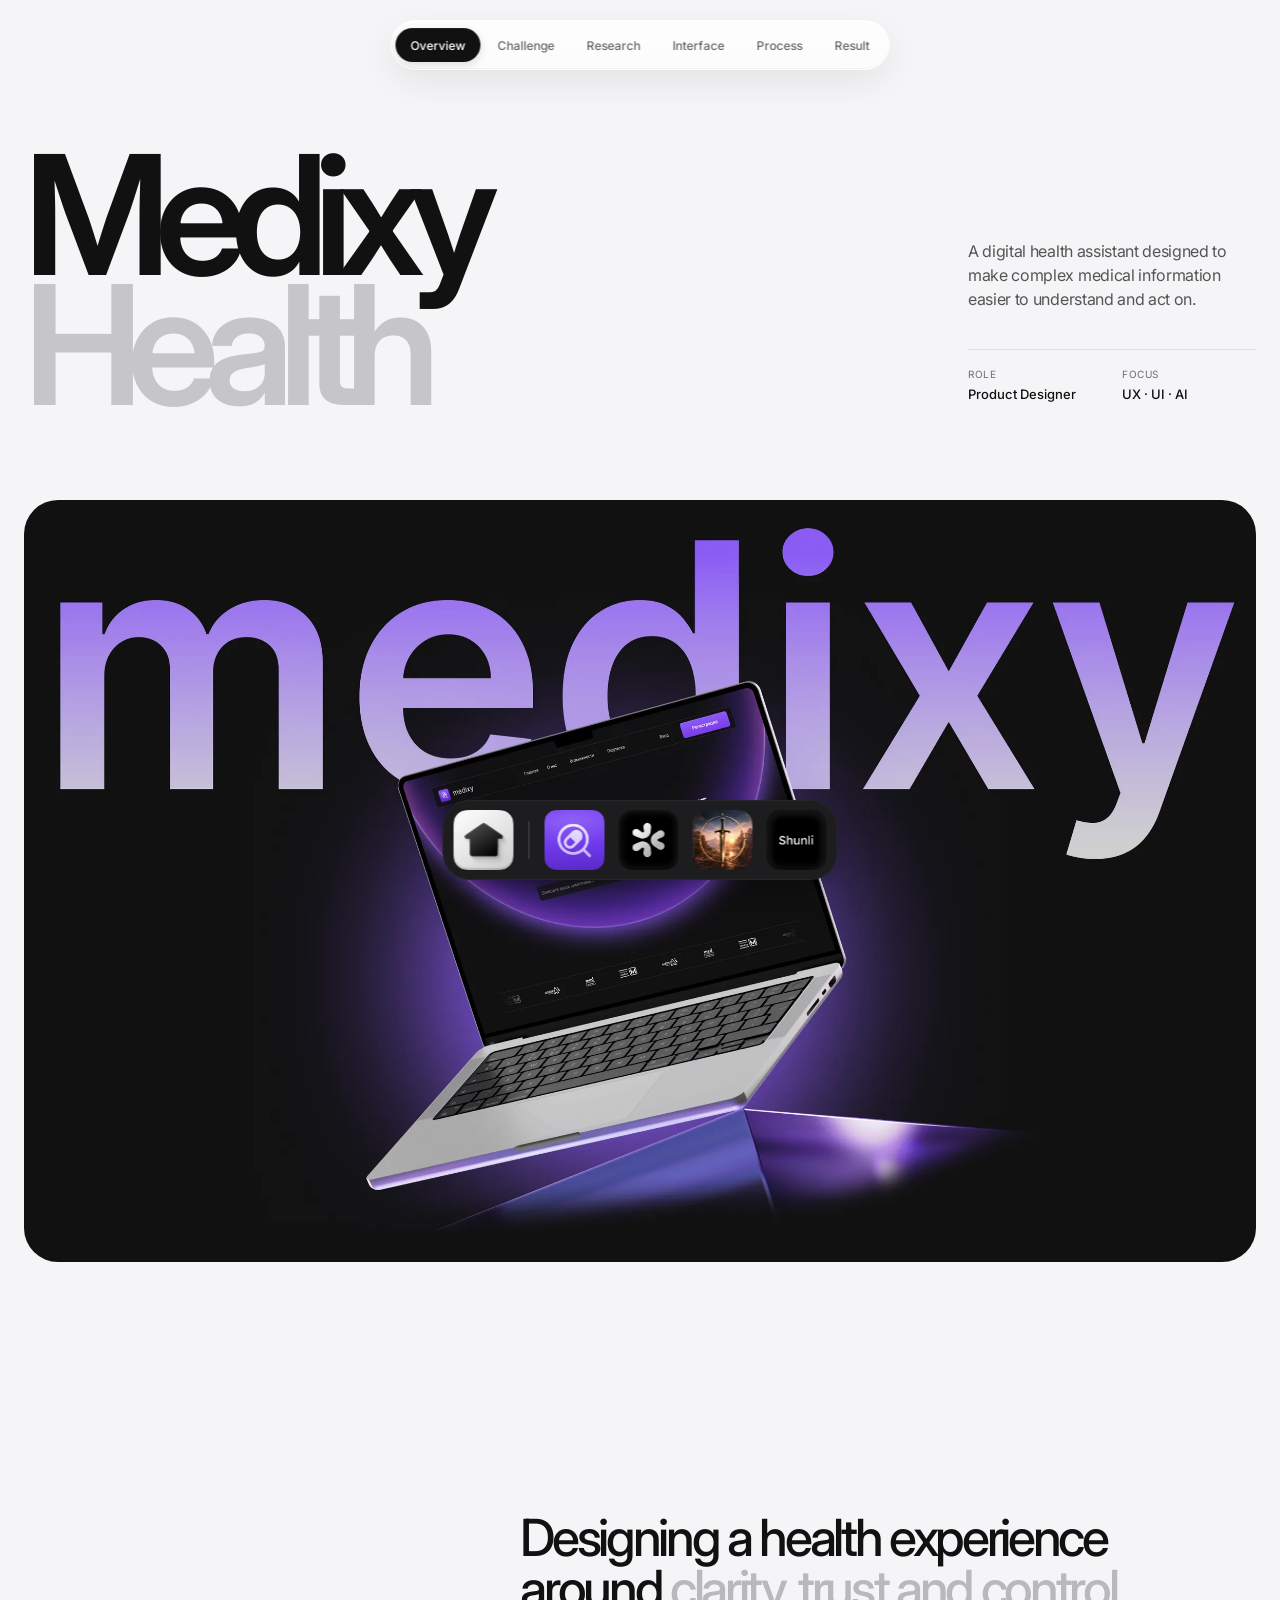
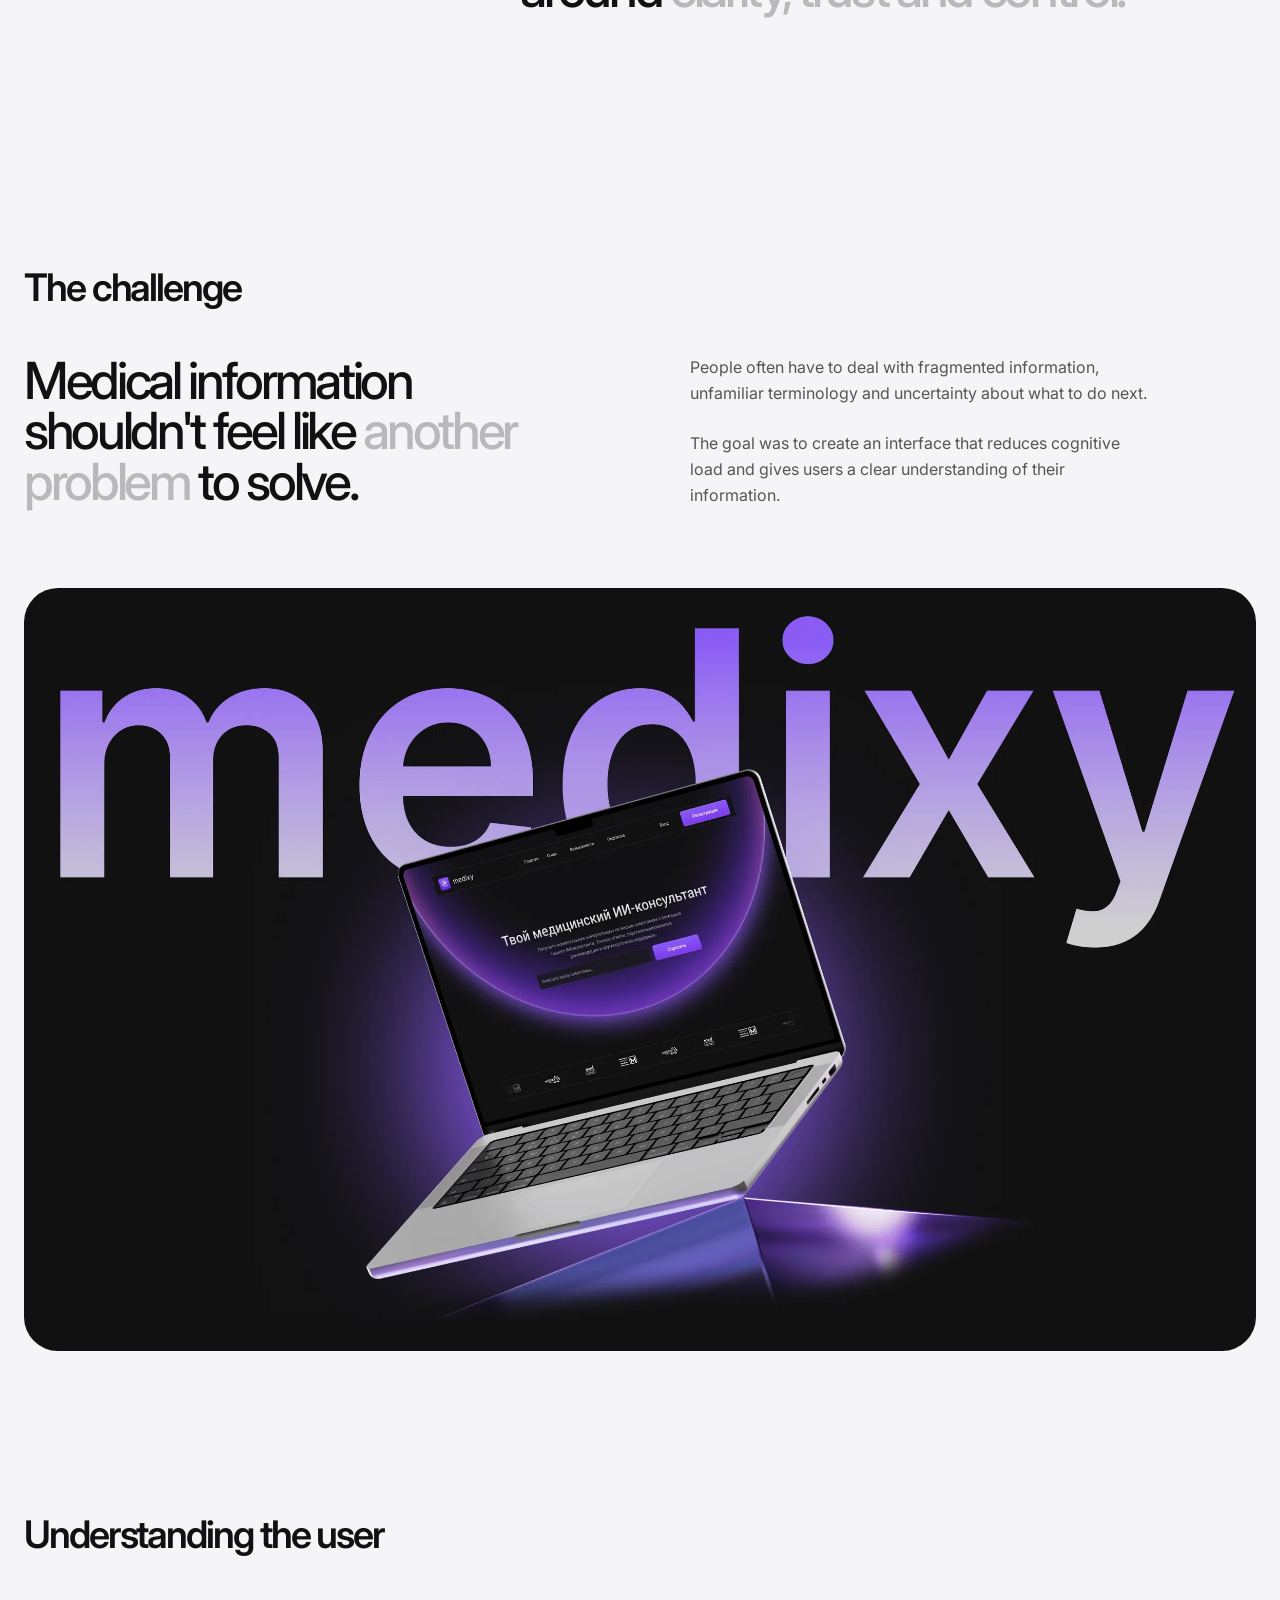
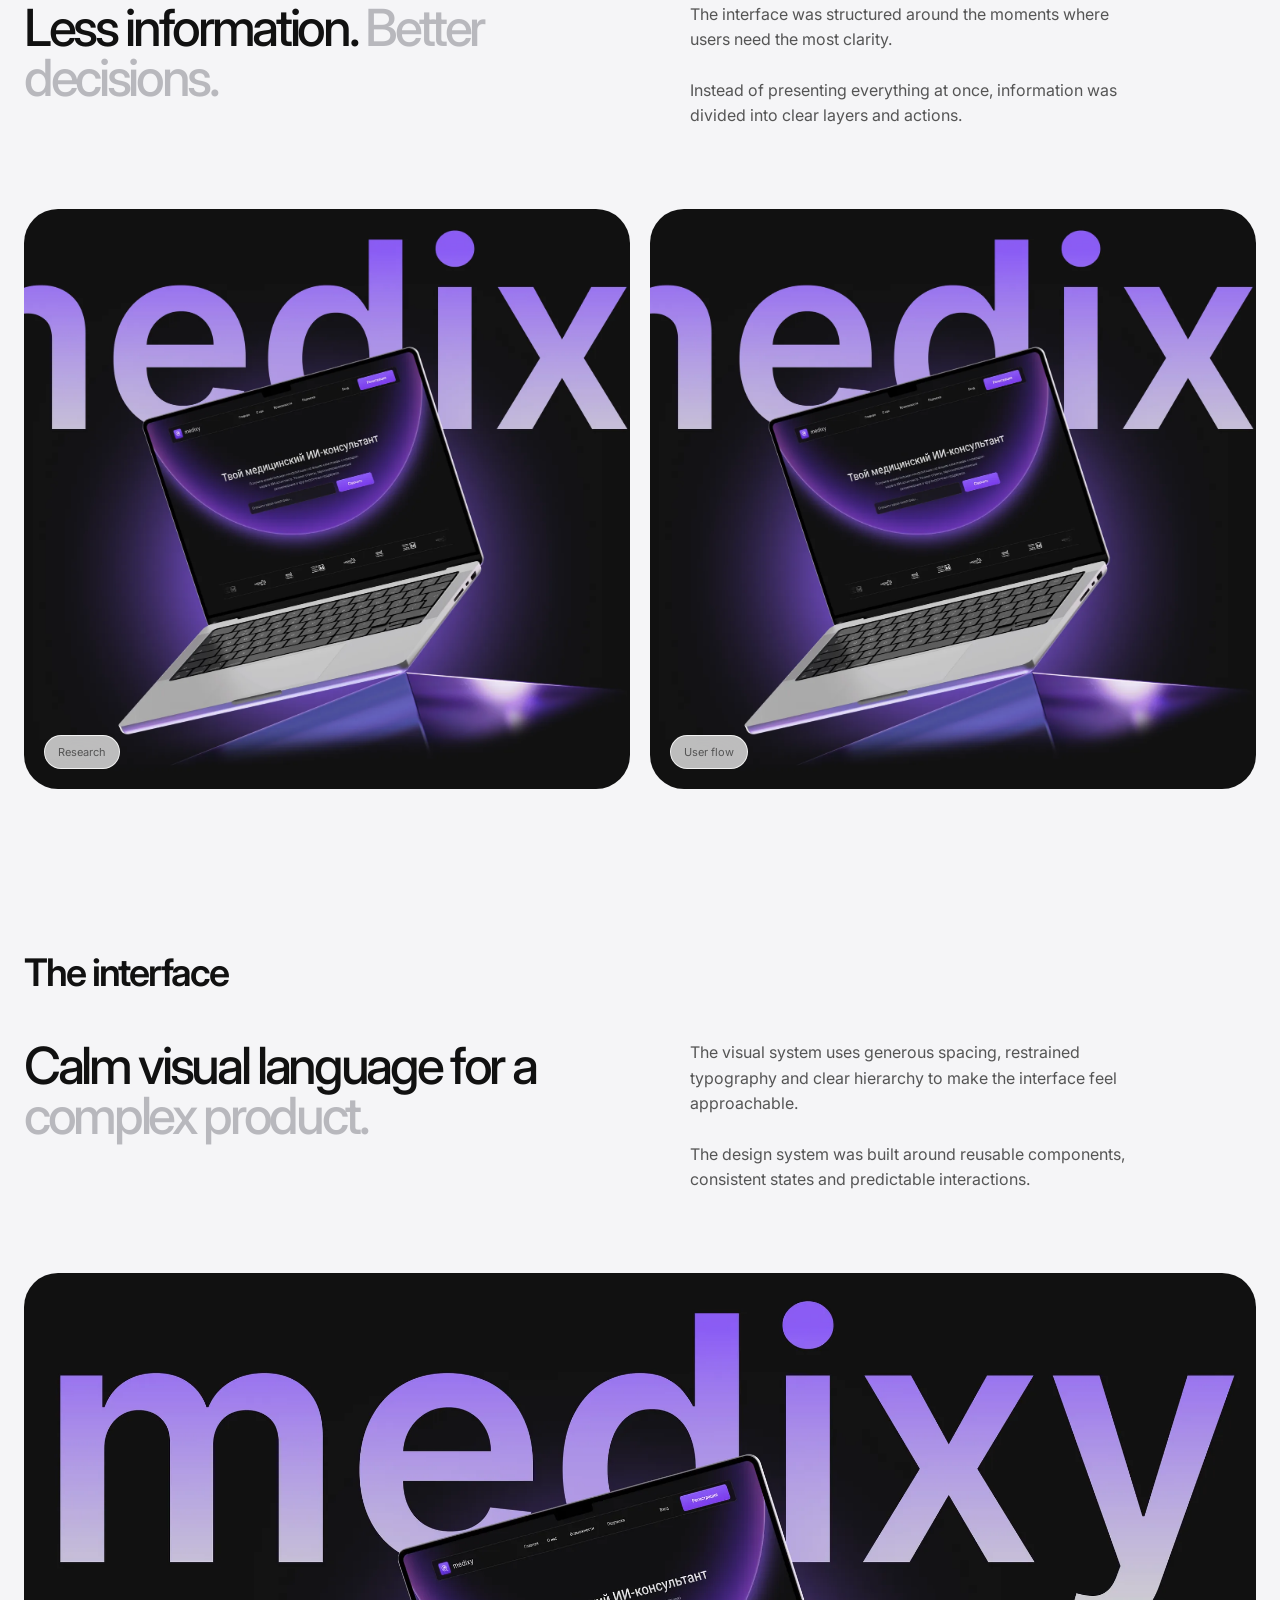
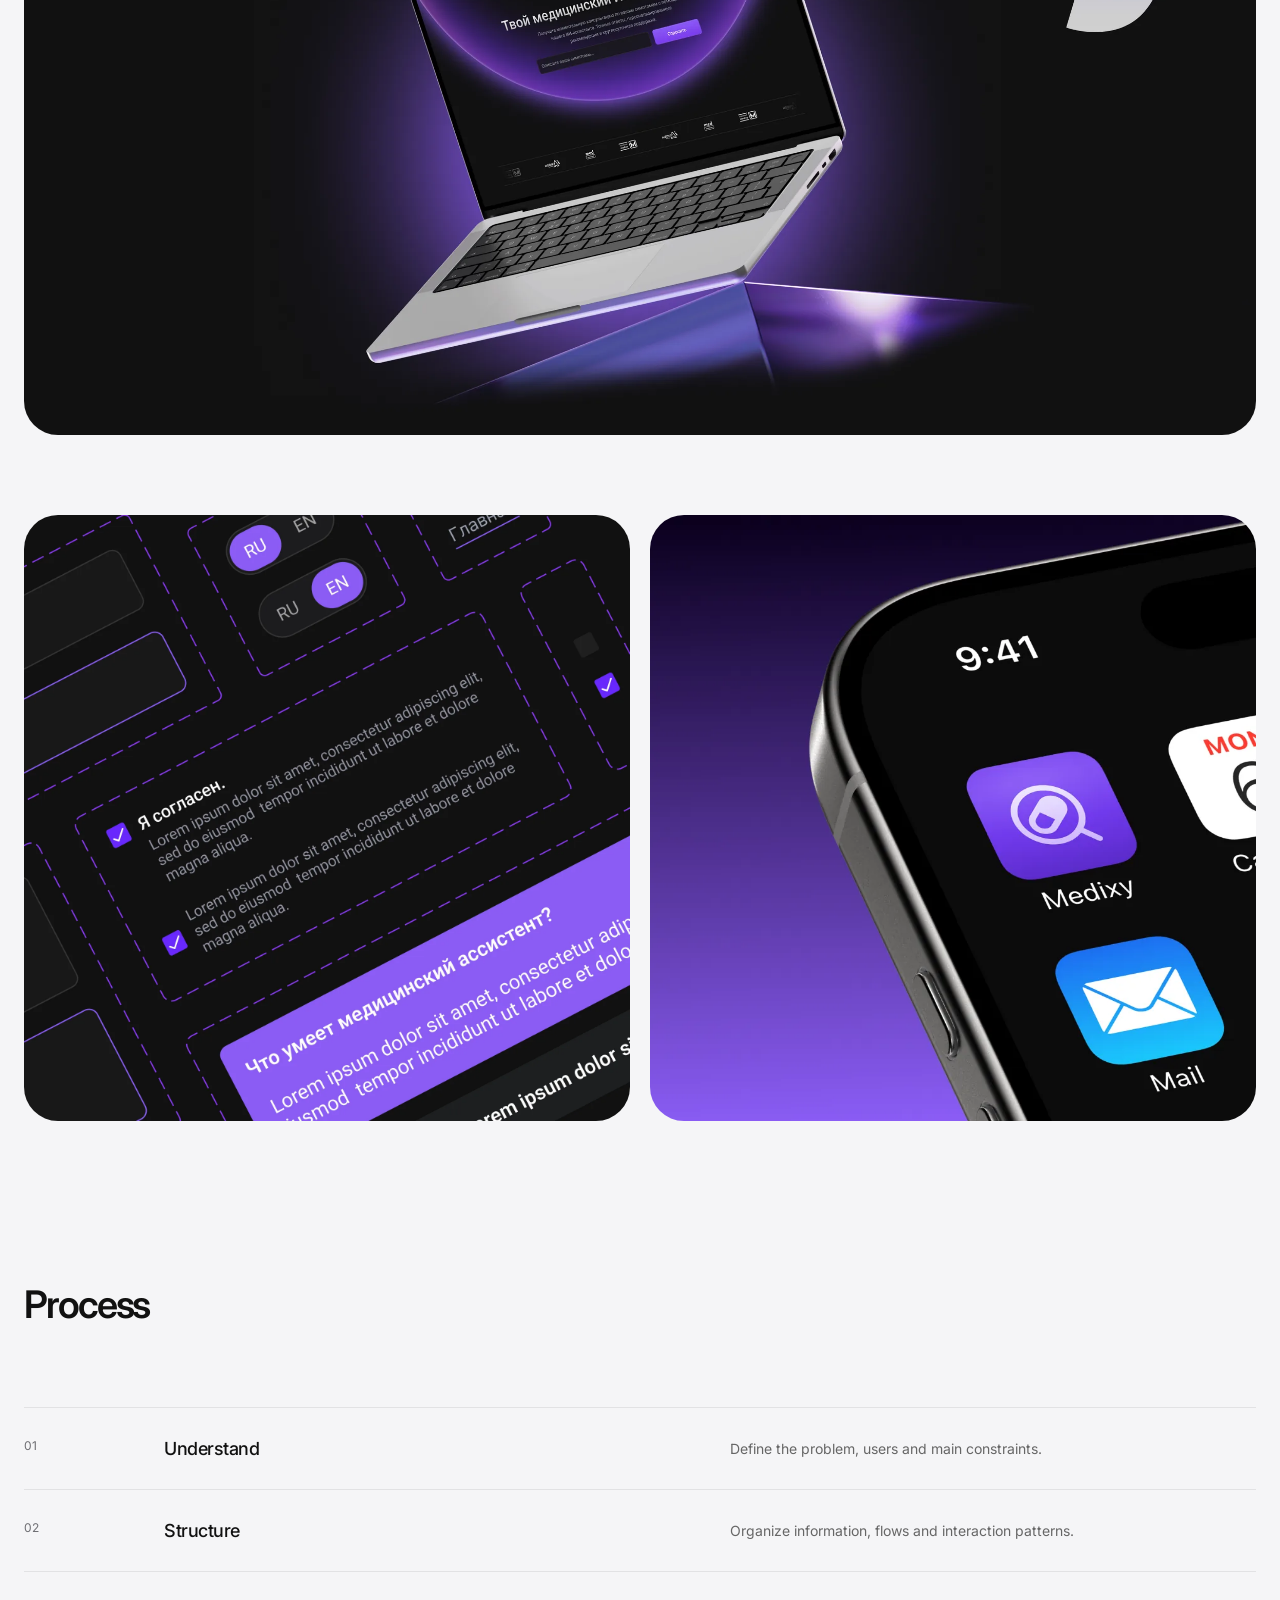
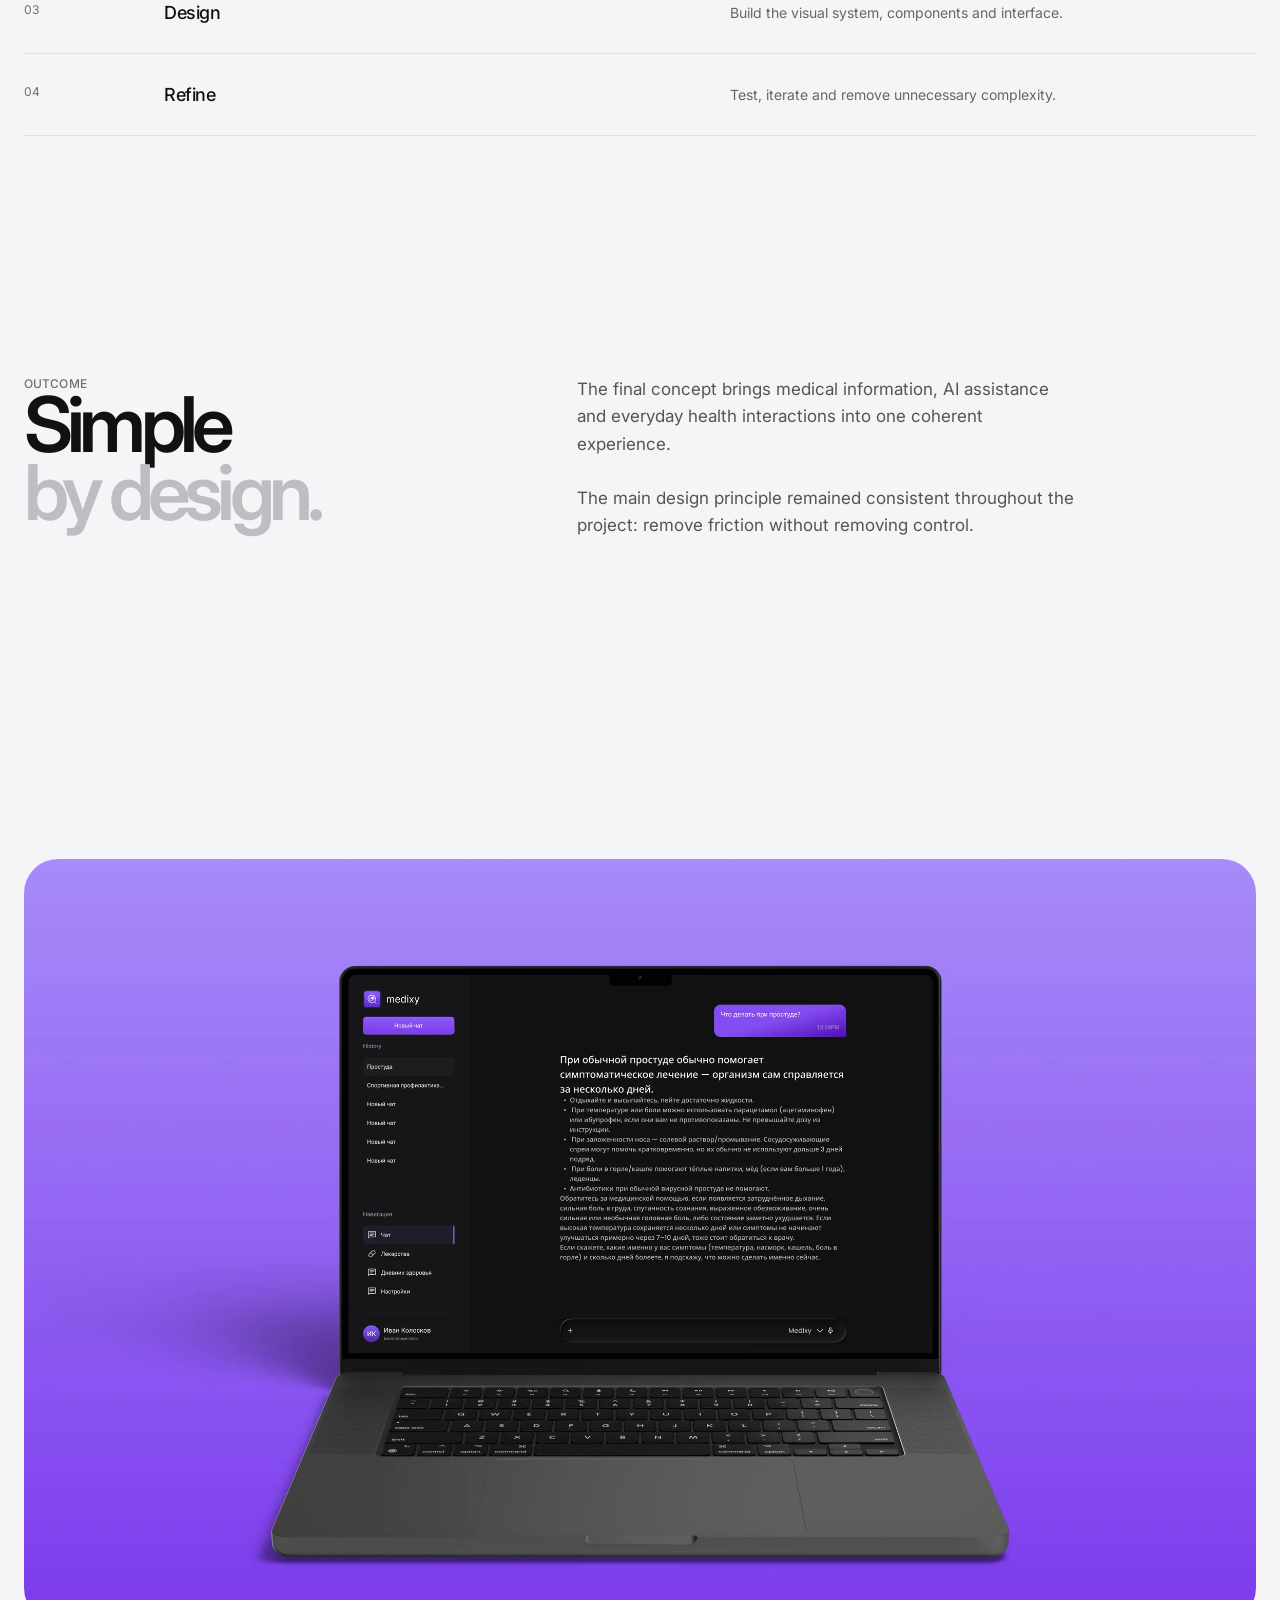
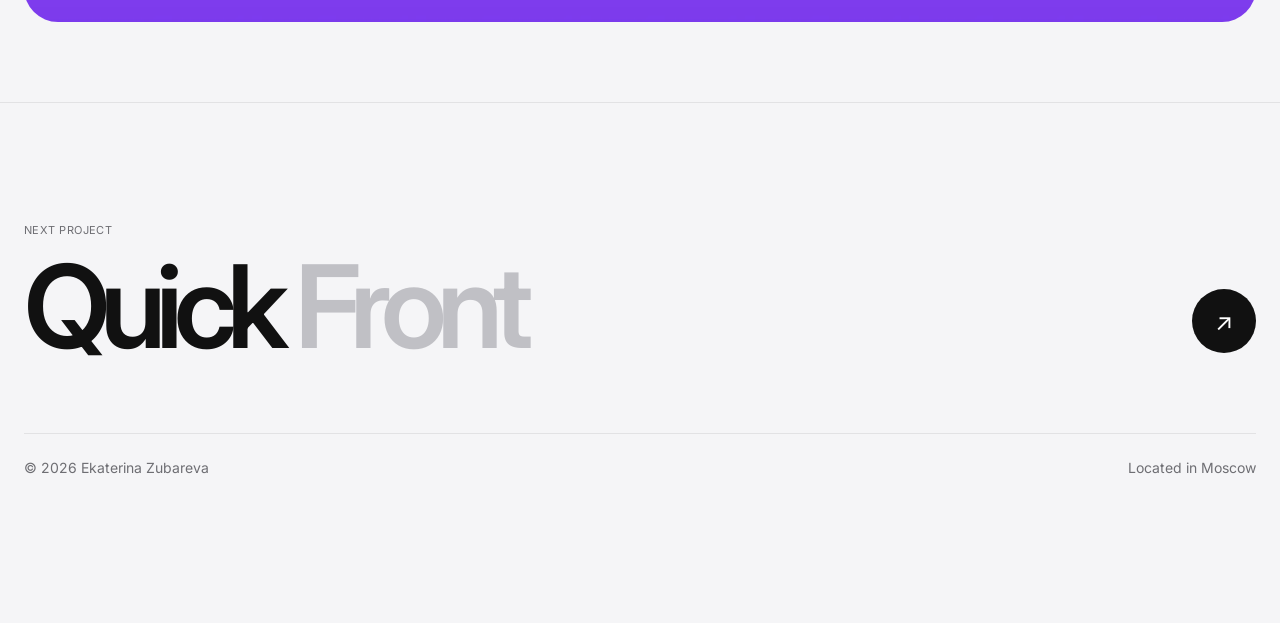
==== commit 33c4667e: "Remove Figma embeds" ====
--- a/pages/cycling-race.html
+++ b/pages/cycling-race.html
@@ -729,52 +729,6 @@
       font-size: 11px;
     }
 
-    .figma-wrapper {
-      position: relative;
-
-      width: 100%;
-
-      overflow: hidden;
-
-      border-radius: var(--radius);
-      
-    }
-
-    .figma-wrapper iframe {
-      display: block;
-
-      width: 100%;
-
-      height: 760px;
-
-      border: 0;
-    }
-
-    .figma-footer {
-      display: flex;
-
-      align-items: center;
-      justify-content: space-between;
-
-      margin-top: 15px;
-
-      color: var(--soft-gray);
-
-      font-size: 11px;
-    }
-
-    .figma-footer a {
-      color: #111;
-
-      font-weight: 500;
-
-      transition: opacity .2s ease;
-    }
-
-    .figma-footer a:hover {
-      opacity: .5;
-    }
-
 
     /* =========================================================
        PROCESS
@@ -1085,9 +1039,6 @@
         grid-column: 2;
       }
 
-      .figma-wrapper iframe {
-        height: 650px;
-      }
     }
 
 
@@ -1232,21 +1183,6 @@
         font-size: 10px;
       }
 
-      .figma-wrapper {
-        border-radius: 24px;
-      }
-
-      .figma-wrapper iframe {
-        height: 620px;
-      }
-
-      .figma-footer {
-        align-items: flex-start;
-
-        flex-direction: column;
-
-        gap: 8px;
-      }
 
       .process {
         margin-top: 45px;
@@ -1780,82 +1716,6 @@
 
           </div>
 
-
-        </div>
-
-
-        <!-- ==================================================
-             PRODUCT INTERFACE / FIGMA
-        ================================================== -->
-
-        <div class="product-interface">
-
-          <div class="product-interface-header">
-            <div class="case-header">
-
-          <h2 class="case-title">
-            The interface
-          </h2>
-
-        </div>
-
-
-        <div class="text-grid">
-
-
-          <div>
-
-            <p class="text-large">
-
-              Calm visual language
-              for a
-
-              <span>
-                complex product.
-              </span>
-
-            </p>
-
-          </div>
-
-
-          <div class="text-body">
-
-            <p>
-
-              The visual system uses generous
-              spacing, restrained typography
-              and clear hierarchy to make the
-              interface feel approachable.
-
-            </p>
-
-            <p>
-
-              The design system was built
-              around reusable components,
-              consistent states and predictable
-              interactions.
-
-            </p>
-
-          </div>
-
-        </div>
-
-          </div>
-
-
-          <div class="figma-wrapper">
-
-            <iframe width="800" height="450" src="https://embed.figma.com/design/tMrKzMRstuGiFZYcQGO1UD/Medixy?node-id=0-1&embed-host=share" allowfullscreen></iframe>
-
-          </div>
-
-
-          <div class="figma-footer">
-
-          </div>
 
         </div>
 
